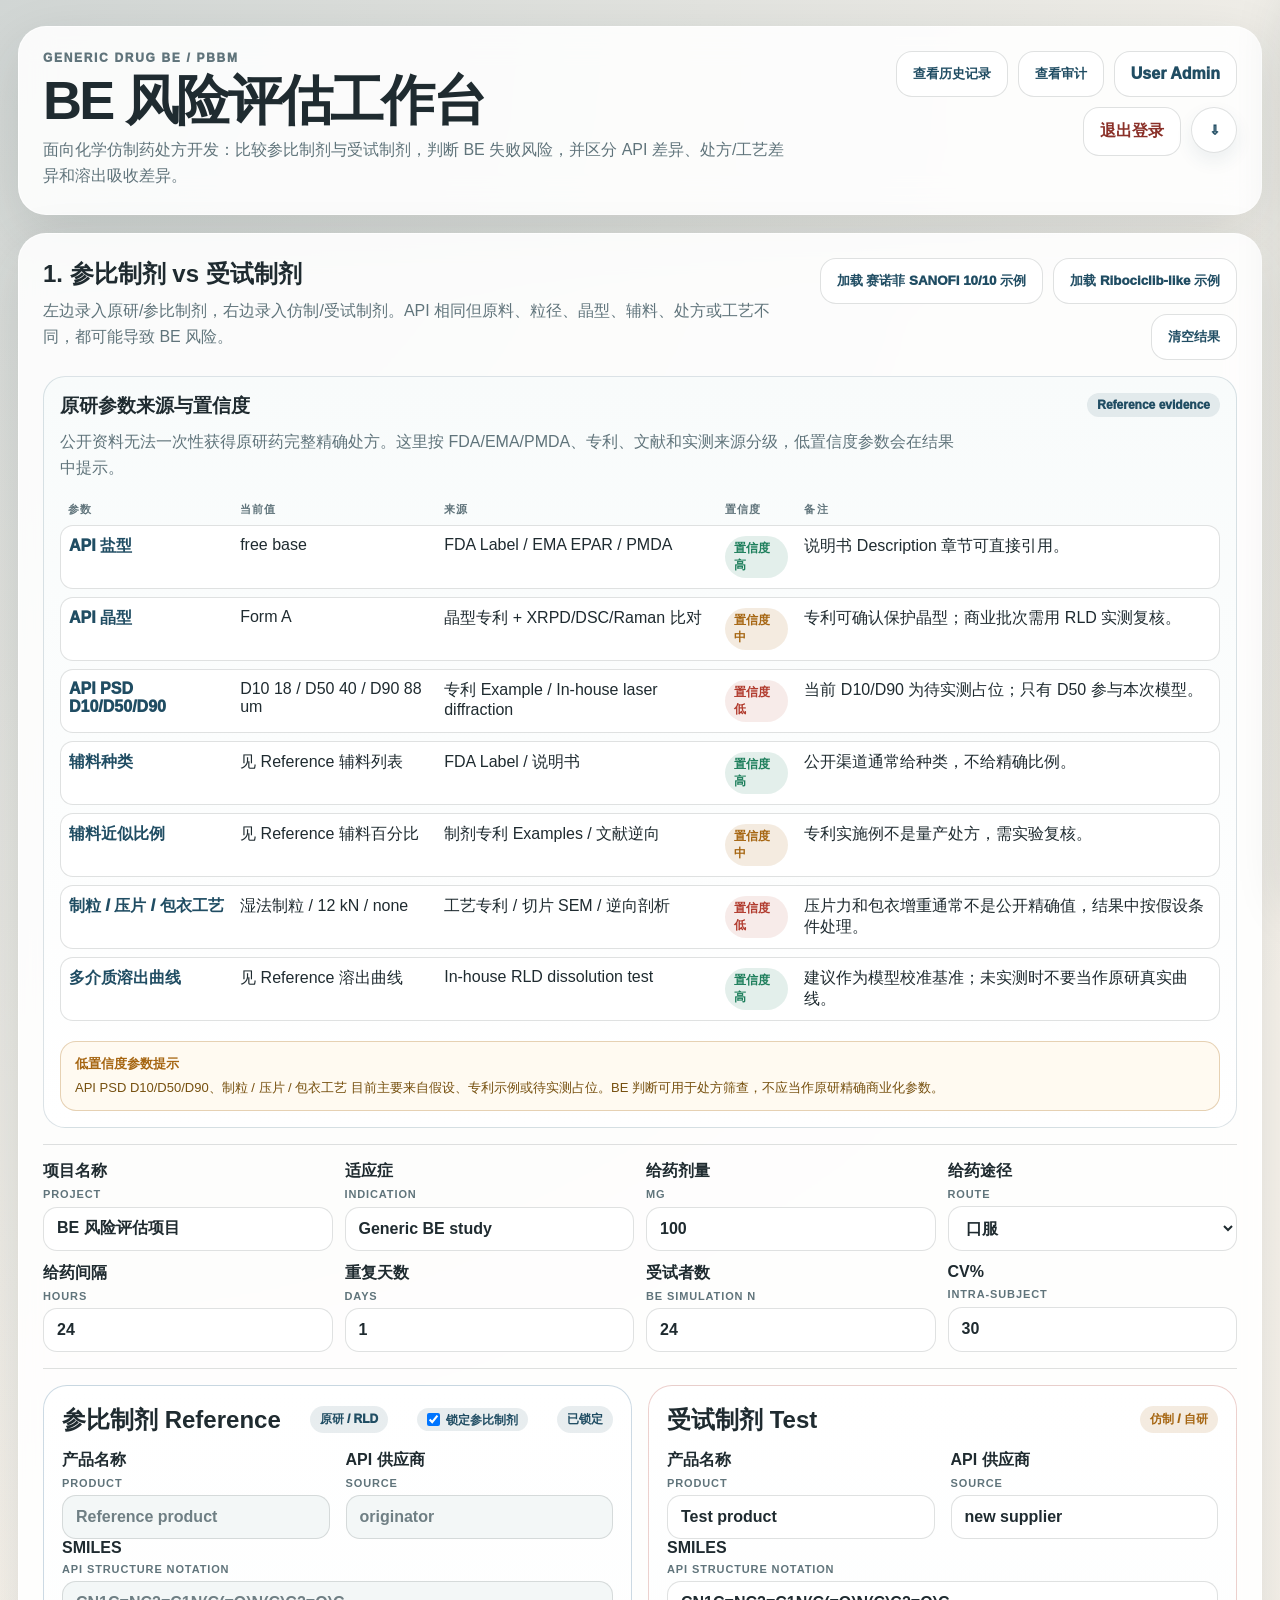
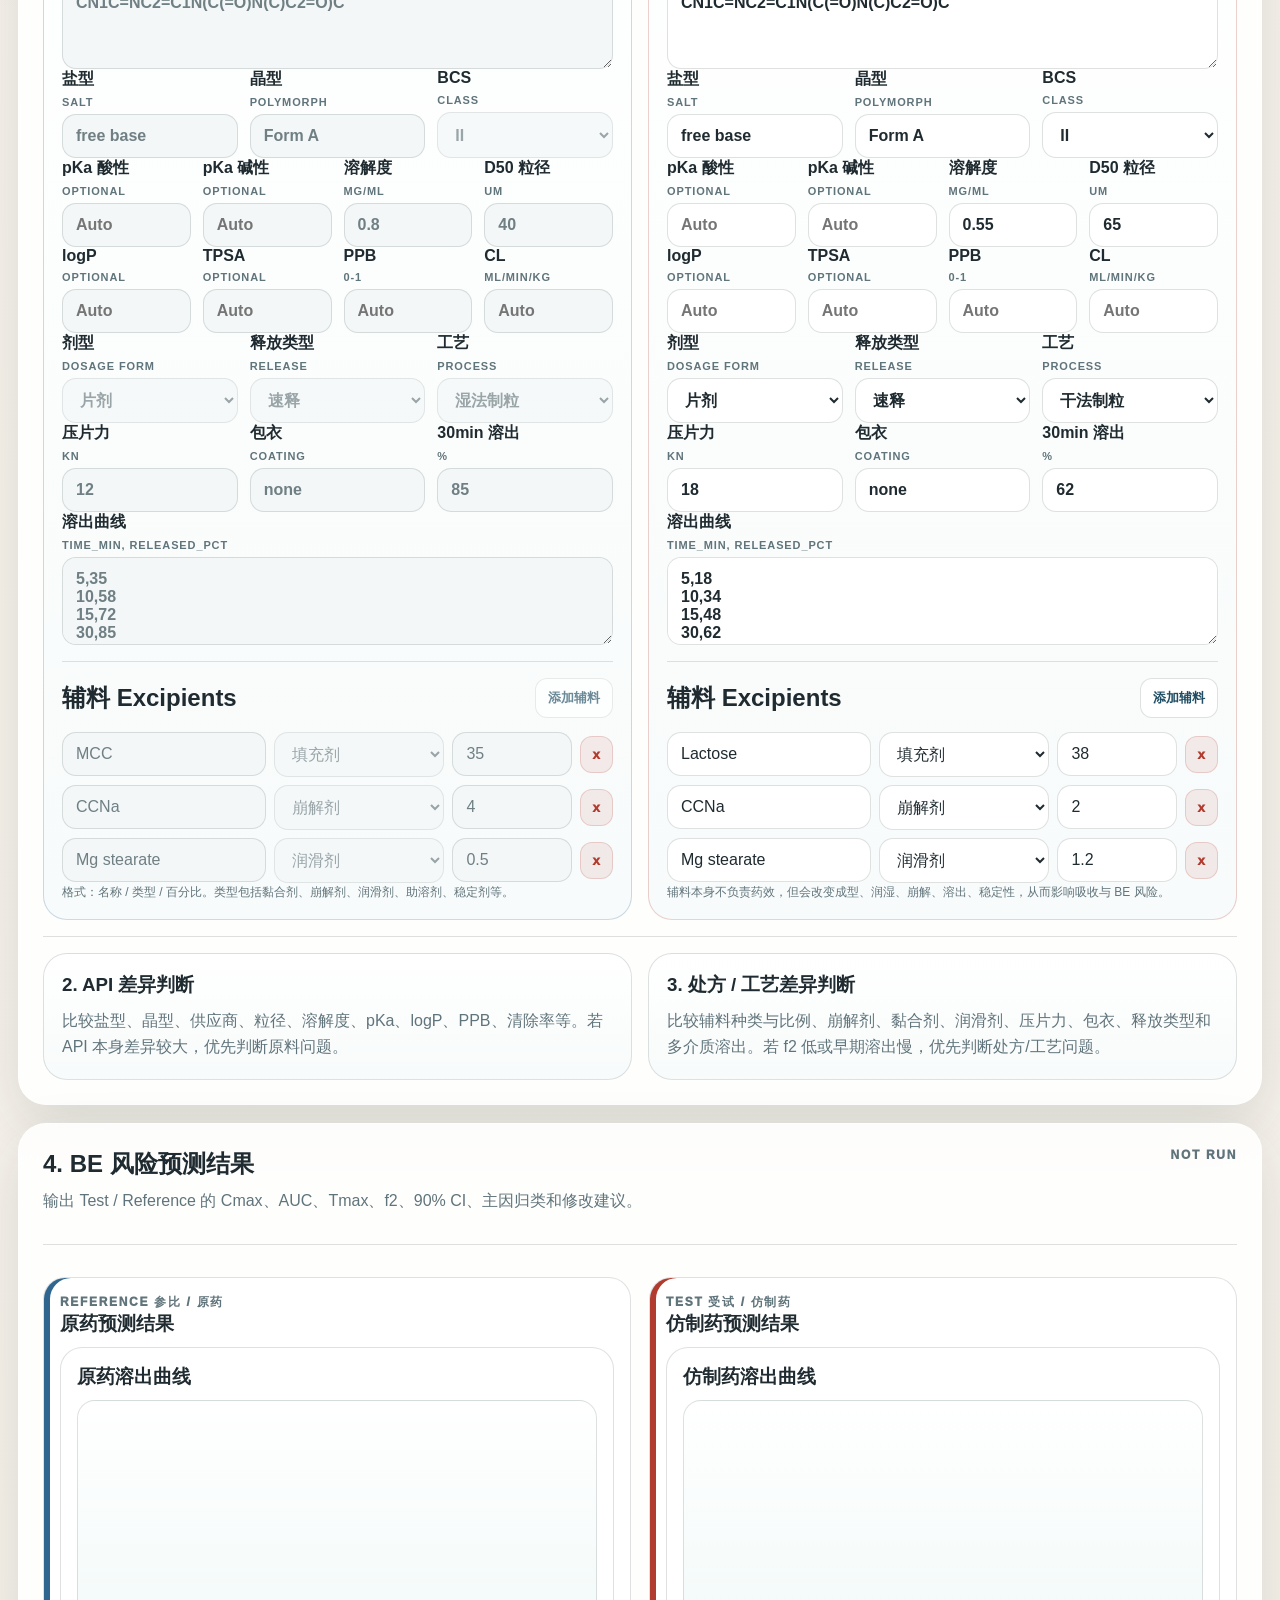
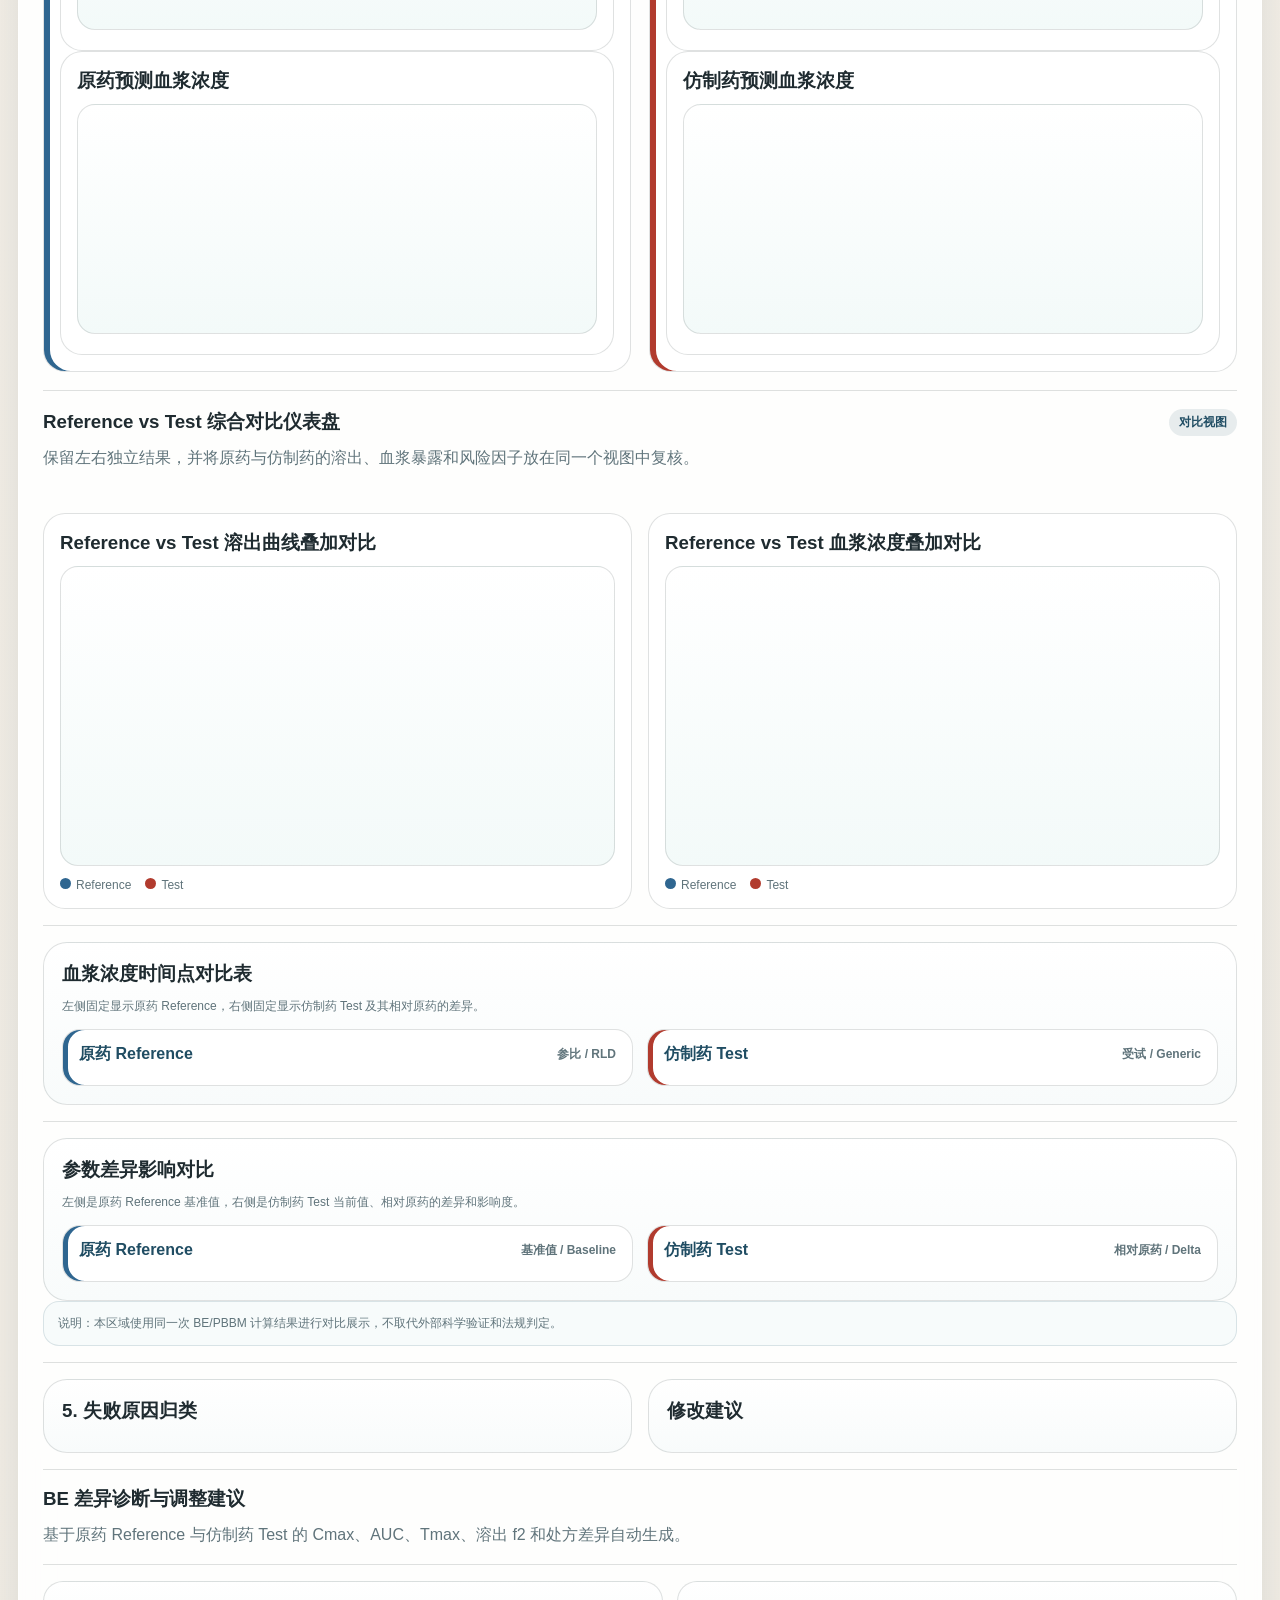
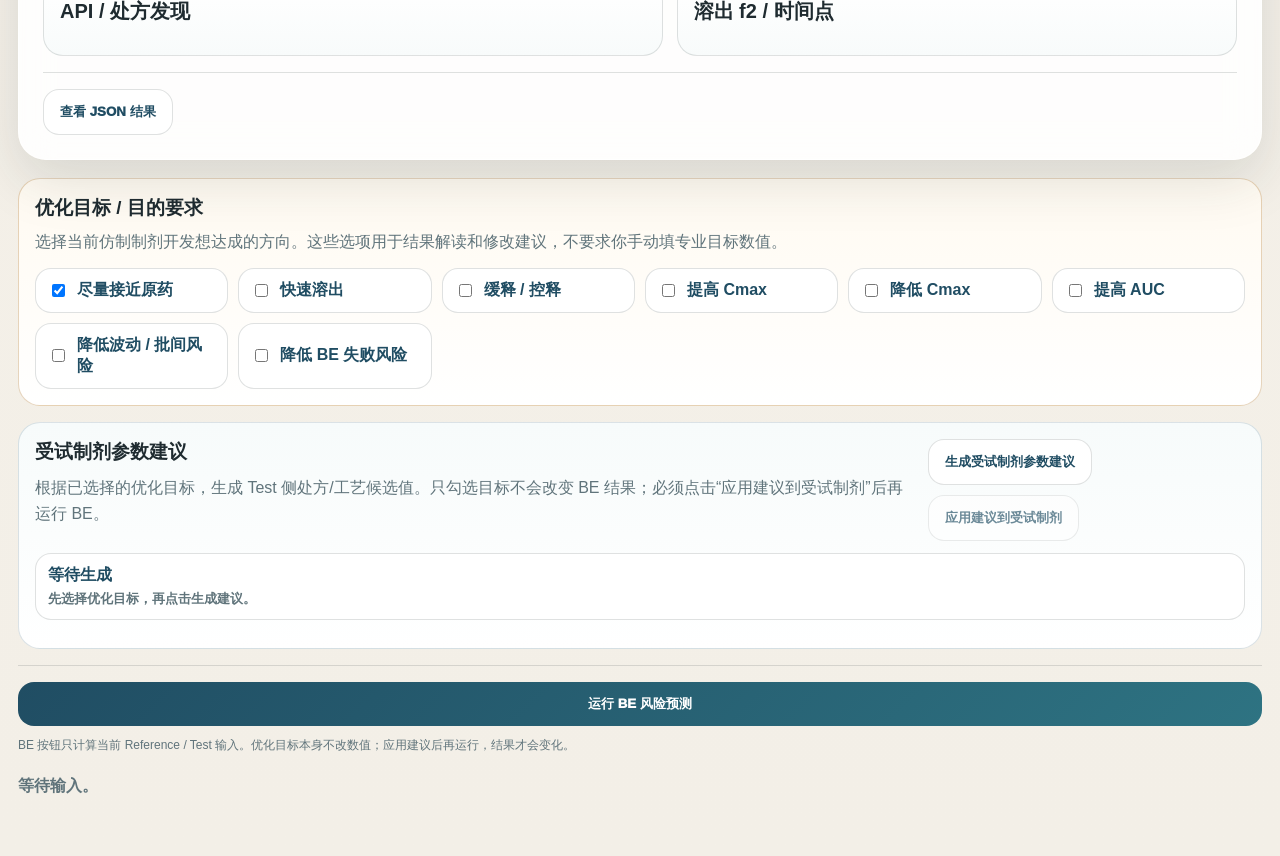
==== pipeline58_local/pbpk_workbench.html @ 1b66143a "Publish Version 2 BE risk workbench" ====
<!doctype html>
<html lang="zh-CN">
<head>
  <meta charset="utf-8">
  <meta name="viewport" content="width=device-width, initial-scale=1">
  <title>BE 风险评估工作台</title>
  <style>
    :root{--bg:#f3efe7;--ink:#1f2b30;--muted:#60747b;--line:rgba(31,43,48,.14);--accent:#204d63;--accent2:#2e7382;--good:#1e7f5c;--warn:#a66612;--bad:#b13b2e;--shadow:0 20px 55px rgba(31,43,48,.13)}
    *{box-sizing:border-box}body{margin:0;min-height:100vh;font-family:"Noto Sans SC","Microsoft YaHei","Segoe UI",Arial,sans-serif;color:var(--ink);background:radial-gradient(circle at top left,rgba(32,77,99,.18),transparent 28%),linear-gradient(180deg,#f8f4ed 0%,var(--bg) 100%)}
    .shell{max-width:1360px;margin:0 auto;padding:26px 18px 56px}.card{background:rgba(255,255,255,.88);border:1px solid rgba(255,255,255,.72);border-radius:28px;padding:24px;box-shadow:var(--shadow);backdrop-filter:blur(16px);margin-bottom:18px}.head{display:flex;justify-content:space-between;gap:16px;align-items:flex-start}.kicker,.label{font-size:12px;letter-spacing:.14em;text-transform:uppercase;color:var(--muted);font-weight:950}h1{font-size:54px;line-height:1;margin:8px 0 10px;letter-spacing:-.05em}h2{margin:0 0 8px;font-size:24px}h3{margin:0 0 10px}.copy{color:var(--muted);line-height:1.65;max-width:900px}.top-actions{display:flex;gap:10px;flex-wrap:wrap;justify-content:flex-end}.btn,button{border:0;border-radius:16px;padding:13px 16px;background:linear-gradient(135deg,var(--accent),var(--accent2));color:#fff;font-weight:950;text-decoration:none;cursor:pointer;display:inline-flex;align-items:center;justify-content:center;gap:8px}.ghost{background:#fff;color:var(--accent);border:1px solid var(--line)}.danger{color:#8a3028}.icon-btn{width:46px;height:46px;border-radius:999px;padding:0;background:#fff;color:var(--accent);border:1px solid var(--line);box-shadow:0 8px 18px rgba(32,77,99,.08)}button:disabled{opacity:.65;cursor:wait}
    .section{border-top:1px solid var(--line);padding-top:16px;margin-top:16px}.grid2{display:grid;grid-template-columns:1fr 1fr;gap:16px}.grid3{display:grid;grid-template-columns:repeat(3,1fr);gap:12px}.grid4{display:grid;grid-template-columns:repeat(4,1fr);gap:12px}.product{border:1px solid var(--line);border-radius:24px;background:linear-gradient(180deg,#fff,#f8fbfb);padding:18px}.product.ref{border-color:rgba(47,102,144,.24)}.product.test{border-color:rgba(177,59,46,.23)}.product-title{display:flex;justify-content:space-between;gap:10px;align-items:center;margin-bottom:14px}.product-title strong{font-size:24px}.tag{border-radius:999px;padding:5px 10px;font-size:12px;font-weight:950;background:rgba(32,77,99,.1);color:var(--accent)}.tag.warn{background:rgba(166,102,18,.13);color:var(--warn)}
    label{display:grid;gap:6px;font-weight:900}label small{font-size:11px;color:var(--muted);letter-spacing:.08em;text-transform:uppercase}input,select,textarea{width:100%;border:1px solid var(--line);border-radius:14px;background:#fff;padding:12px 13px;color:var(--ink);font:inherit}textarea{min-height:88px;resize:vertical}.hint{color:var(--muted);font-size:12px;line-height:1.5}.status{margin-top:12px;font-weight:950;min-height:24px;color:var(--muted)}.status.ok{color:var(--good)}.status.error{color:var(--bad)}
    .excipient-list{display:grid;gap:8px;margin-top:10px}.excipient-row{display:grid;grid-template-columns:1.2fr 1fr .7fr auto;gap:8px;align-items:center}.remove{background:rgba(177,59,46,.09);color:var(--bad);border:1px solid rgba(177,59,46,.18);border-radius:12px;padding:10px 12px}.small-btn{padding:10px 12px;border-radius:12px}.summary-band{display:grid;grid-template-columns:1.1fr repeat(4,1fr);gap:12px;margin-top:14px}.metrics{display:grid;grid-template-columns:repeat(auto-fit,minmax(180px,1fr));gap:12px}.metric,.decision{border:1px solid var(--line);border-radius:18px;background:#fff;padding:16px;min-width:0}.metric .name{font-size:11px;color:var(--muted);letter-spacing:.1em;text-transform:uppercase;font-weight:950}.metric .value,.decision strong{font-size:28px;font-weight:1000;margin-top:6px;word-break:break-word}.metric .note{font-size:12px;color:var(--muted);line-height:1.45;margin-top:6px}.decision.low{box-shadow:inset 6px 0 0 var(--good)}.decision.medium{box-shadow:inset 6px 0 0 var(--warn)}.decision.high{box-shadow:inset 6px 0 0 var(--bad)}
    .chart-grid{display:grid;grid-template-columns:1fr 1fr;gap:16px;margin-top:16px}.chart-card{border:1px solid var(--line);background:#fff;border-radius:22px;padding:16px}.chart{width:100%;height:310px;border:1px solid var(--line);border-radius:18px;background:linear-gradient(180deg,#fff,#f3faf9)}.legend{display:flex;gap:14px;flex-wrap:wrap;margin-top:8px;color:var(--muted);font-size:12px}.sw{display:inline-block;width:11px;height:11px;border-radius:999px;margin-right:5px}.table-wrap{overflow:auto}.data-table{width:100%;border-collapse:separate;border-spacing:0 8px;min-width:720px}.data-table th{text-align:left;font-size:11px;color:var(--muted);letter-spacing:.1em;text-transform:uppercase;padding:0 8px}.data-table td{background:#fff;border-top:1px solid var(--line);border-bottom:1px solid var(--line);padding:10px 8px;vertical-align:top}.data-table td:first-child{border-left:1px solid var(--line);border-radius:13px 0 0 13px;font-weight:950;color:var(--accent)}.data-table td:last-child{border-right:1px solid var(--line);border-radius:0 13px 13px 0}.root-grid{display:grid;grid-template-columns:1fr 1fr;gap:16px}.score-row{display:grid;grid-template-columns:160px 1fr 70px;gap:10px;align-items:center;margin:10px 0}.bar{height:10px;border-radius:999px;background:rgba(32,77,99,.1);overflow:hidden}.bar i{display:block;height:100%;width:var(--w,0%);background:linear-gradient(90deg,var(--accent),var(--bad))}.actions{display:grid;gap:10px}.action{border:1px solid var(--line);border-radius:16px;background:#fff;padding:12px 14px;line-height:1.55}.two-result{display:grid;grid-template-columns:1fr 1fr;gap:16px}.opt-grid{display:grid;grid-template-columns:repeat(auto-fit,minmax(260px,1fr));gap:12px}.compare-card,.opt-card{border:1px solid var(--line);border-radius:18px;background:#fff;padding:16px}.compare-card.ref{box-shadow:inset 6px 0 0 #2f6690}.compare-card.test{box-shadow:inset 6px 0 0 #b13b2e}.result-columns{display:grid;grid-template-columns:1fr 1fr;gap:18px;margin-top:16px}.result-column{border:1px solid var(--line);border-radius:22px;background:#fff;padding:16px}.result-column.ref{box-shadow:inset 6px 0 0 #2f6690}.result-column.test{box-shadow:inset 6px 0 0 #b13b2e}.mini-chart{height:230px}.goal-panel{border:1px solid rgba(166,102,18,.28);background:linear-gradient(180deg,#fffaf1,#fff);border-radius:22px;padding:16px;margin-top:16px}.goal-panel h3{margin:0 0 8px}.goal-panel .copy{margin-bottom:12px}.goal-checks{display:grid;grid-template-columns:repeat(auto-fit,minmax(190px,1fr));gap:10px}.goal-check{display:flex;align-items:center;gap:9px;border:1px solid var(--line);border-radius:16px;background:#fff;padding:11px 12px;font-weight:900;color:var(--accent)}.goal-check input{width:auto}.tag.lock-toggle{display:inline-flex;align-items:center;gap:6px;white-space:nowrap;line-height:1;cursor:pointer}.tag.lock-toggle input{width:auto;margin:0;flex:0 0 auto}.suggest-panel{border:1px solid rgba(32,77,99,.16);background:linear-gradient(180deg,#f7fbfb,#fff);border-radius:22px;padding:16px;margin-top:16px}.suggest-head{display:flex;justify-content:space-between;gap:14px;align-items:flex-start}.suggest-actions{display:flex;gap:10px;flex-wrap:wrap}.suggest-summary{display:grid;grid-template-columns:repeat(auto-fit,minmax(220px,1fr));gap:10px;margin:12px 0}.suggest-pill{border:1px solid var(--line);background:#fff;border-radius:16px;padding:11px 12px;color:var(--accent);font-weight:900}.suggest-pill small{display:block;color:var(--muted);font-weight:700;margin-top:4px}.suggest-table td:nth-child(4){color:var(--muted);line-height:1.55}.suggest-locked{color:var(--warn);font-weight:950}.diagnosis-grid{display:grid;grid-template-columns:1fr 1fr 1fr;gap:12px}.diagnosis-box{border:1px solid var(--line);border-radius:18px;background:#fff;padding:14px}.diagnosis-box h4{margin:0 0 10px;color:var(--accent)}.diagnosis-box ul{margin:0;padding-left:20px;line-height:1.7}.be-run-row{display:grid;grid-template-columns:1fr;gap:10px}.locked input,.locked select,.locked textarea{background:#f3f7f7;color:#6f7f84}.locked .lockable-action{opacity:.45;pointer-events:none}.raw{display:none;border:1px solid var(--line);background:#fff;border-radius:18px;padding:14px;white-space:pre-wrap;max-height:520px;overflow:auto;margin-top:12px;font-family:"Cascadia Code",Consolas,monospace;font-size:12px}
    .comparison-dashboard{border-top:1px solid var(--line);padding-top:18px;margin-top:18px}.comparison-title{display:flex;justify-content:space-between;gap:16px;align-items:flex-start;margin-bottom:14px}.comparison-title .tag{white-space:nowrap}.compare-kpis{display:grid;grid-template-columns:repeat(auto-fit,minmax(170px,1fr));gap:12px}.compare-kpi{border:1px solid var(--line);border-radius:18px;background:#fff;padding:14px;box-shadow:0 8px 18px rgba(32,77,99,.04)}.compare-kpi .name{font-size:11px;color:var(--muted);font-weight:950;letter-spacing:.09em;text-transform:uppercase}.compare-kpi strong{display:block;font-size:24px;margin-top:7px}.compare-kpi small{display:block;color:var(--muted);margin-top:5px;line-height:1.45}.compare-kpi.pass{box-shadow:inset 5px 0 0 var(--good)}.compare-kpi.review{box-shadow:inset 5px 0 0 var(--warn)}.compare-kpi.fail{box-shadow:inset 5px 0 0 var(--bad)}.overlay-chart{height:300px}.impact-split{display:grid;grid-template-columns:1fr 1fr;gap:14px;margin-top:14px}.impact-panel{border:1px solid var(--line);border-radius:18px;background:#fff;padding:12px}.impact-panel.ref{box-shadow:inset 5px 0 0 #2f6690}.impact-panel.test{box-shadow:inset 5px 0 0 #b13b2e}.impact-list{display:grid;gap:10px}.impact-ref-row{display:grid;grid-template-columns:minmax(120px,1fr) minmax(90px,.8fr);gap:10px;align-items:center;border:1px solid var(--line);border-radius:13px;padding:10px 12px}.impact-ref-row strong,.impact-row strong{font-size:13px}.impact-ref-row span{text-align:right;color:var(--accent);font-weight:950;font-size:13px}.impact-row{display:grid;grid-template-columns:minmax(105px,1fr) minmax(82px,.72fr) minmax(95px,1.3fr) 68px;gap:10px;align-items:center;border:1px solid var(--line);border-radius:13px;padding:10px 12px}.impact-row .test-value{color:var(--accent);font-weight:950;font-size:13px}.impact-row span{text-align:right;color:var(--muted);font-size:12px}.impact-bar{height:11px;border-radius:999px;background:rgba(32,77,99,.1);overflow:hidden}.impact-bar i{display:block;height:100%;width:var(--w);background:linear-gradient(90deg,#2f6690,#c7851a,#b13b2e)}.before-after{display:none}.before-after.show{display:block}.before-after-grid{display:grid;grid-template-columns:repeat(auto-fit,minmax(175px,1fr));gap:12px}.delta-good{color:var(--good)}.delta-warn{color:var(--warn)}.delta-bad{color:var(--bad)}.compare-note{border:1px solid rgba(32,77,99,.14);border-radius:16px;background:#f7fbfb;padding:12px 14px;color:var(--muted);font-size:12px;line-height:1.55}.criteria-grid{display:grid;grid-template-columns:repeat(auto-fit,minmax(200px,1fr));gap:10px;margin-top:12px}.criteria-item{border:1px solid var(--line);border-radius:15px;padding:11px 12px;background:#fff}.criteria-item strong{display:block;color:var(--accent)}.criteria-item small{display:block;color:var(--muted);line-height:1.45;margin-top:4px}.pk-timepoint-split{display:grid;grid-template-columns:1fr 1fr;gap:14px;margin-top:14px}.pk-timepoint-panel{border:1px solid var(--line);border-radius:18px;background:#fff;padding:12px}.pk-timepoint-panel.ref{box-shadow:inset 5px 0 0 #2f6690}.pk-timepoint-panel.test{box-shadow:inset 5px 0 0 #b13b2e}.pk-timepoint-head{display:flex;justify-content:space-between;gap:10px;align-items:center;padding:2px 4px 8px}.pk-timepoint-head strong{color:var(--accent)}.pk-timepoint-head span{color:var(--muted);font-size:12px;font-weight:900}.pk-timepoint-panel .data-table{min-width:0}@media(max-width:980px){.comparison-title{display:block}.comparison-title .tag{display:inline-block;margin-top:8px}.impact-row{grid-template-columns:1fr}.impact-row span{text-align:left}}
    .source-panel{border:1px solid rgba(32,77,99,.16);border-radius:22px;background:linear-gradient(180deg,#f8fbfb,#fff);padding:16px}.source-panel-head{display:flex;justify-content:space-between;gap:14px;align-items:flex-start;margin-bottom:12px}.source-panel .data-table{min-width:860px}.trust-badge{display:inline-flex;align-items:center;border-radius:999px;padding:4px 9px;font-size:12px;font-weight:950}.trust-high{background:rgba(30,127,92,.12);color:var(--good)}.trust-medium{background:rgba(166,102,18,.13);color:var(--warn)}.trust-low{background:rgba(177,59,46,.1);color:var(--bad)}.trust-warn{border:1px solid rgba(166,102,18,.28);border-radius:16px;background:#fffaf1;color:#76500f;padding:12px 14px;margin-top:12px;line-height:1.55;font-size:13px}.trust-warn strong{display:block;color:var(--warn);margin-bottom:4px}
    .action-tools{display:flex;gap:8px;flex-wrap:wrap;margin-bottom:10px}.action-tools .ghost{padding:10px 12px;border-radius:12px}.action-apply-note{border:1px solid rgba(32,77,99,.13);border-radius:14px;background:#f7fbfb;color:var(--muted);font-size:12px;line-height:1.55;padding:10px 12px;margin-bottom:10px}.action-apply-note.warn{border-color:rgba(166,102,18,.28);background:#fffaf1;color:#76500f}.action-apply-note.ok{border-color:rgba(30,127,92,.22);background:#f1faf6;color:#1e6650}.gap-grid{display:grid;grid-template-columns:repeat(auto-fit,minmax(160px,1fr));gap:8px;margin-bottom:10px}.gap-item{border:1px solid var(--line);border-radius:14px;background:#fff;padding:10px 12px}.gap-item strong{display:block;color:var(--accent);font-size:13px}.gap-item span{display:block;color:var(--muted);font-size:12px;line-height:1.45;margin-top:4px}.second-round{border:1px solid rgba(166,102,18,.2);border-radius:15px;background:#fffaf1;padding:10px 12px;margin:10px 0}.second-round strong{display:block;color:var(--warn);margin-bottom:6px}.second-round ul{margin:0;padding-left:18px;line-height:1.65}.action.applied{box-shadow:inset 5px 0 0 var(--good)}

    /* compact-result-tables-v1 */
    .compact-result-tables{grid-template-columns:minmax(0,1.05fr) minmax(0,.95fr);align-items:start;gap:14px}
    .compact-result-tables .product{min-width:0;padding:16px;border-radius:20px}
    .compact-result-tables h3{font-size:20px;margin-bottom:12px}
    .compact-table-wrap{max-width:100%;overflow-x:auto;overflow-y:visible;padding-bottom:2px}
    .compact-result-tables .data-table{min-width:0;width:100%;table-layout:fixed;border-spacing:0 6px}
    .compact-result-tables .data-table th,.compact-result-tables .data-table td{padding:8px 9px;line-height:1.35}
    .finding-card .data-table th:first-child,.finding-card .data-table td:first-child{width:110px}
    .finding-card .data-table td:nth-child(2){word-break:break-word;overflow-wrap:anywhere}
    .dissolution-card .data-table th,.dissolution-card .data-table td{text-align:right}
    .dissolution-card .data-table th:first-child,.dissolution-card .data-table td:first-child{text-align:left;width:86px}
    @media(max-width:1180px){.compact-result-tables{grid-template-columns:1fr}.compact-result-tables .data-table{min-width:520px}}
    .ops-overlay{position:fixed;inset:0;background:rgba(20,28,34,.42);z-index:950;display:none}.ops-overlay.open{display:block}.ops-drawer{position:fixed;top:0;right:0;width:min(720px,96vw);height:100vh;background:rgba(255,255,255,.97);z-index:960;box-shadow:-20px 0 55px rgba(27,43,51,.2);transform:translateX(105%);transition:transform .22s ease;padding:22px;overflow:auto}.ops-drawer.open{transform:translateX(0)}.ops-head{display:flex;justify-content:space-between;gap:12px;align-items:flex-start;border-bottom:1px solid var(--line);padding-bottom:12px;margin-bottom:12px}.ops-list{display:grid;gap:10px}.ops-item{border:1px solid var(--line);border-radius:16px;background:#fff;padding:12px}.ops-item strong{display:block;color:var(--accent);margin-bottom:5px}.ops-item small{display:block;color:var(--muted);line-height:1.45}.tooltip{position:fixed;z-index:9999;background:#1f2b30;color:#fff;border-radius:10px;padding:8px 10px;font-size:12px;pointer-events:none;display:none;box-shadow:0 10px 25px rgba(0,0,0,.22)}
/* be-assistant-sidebar-v2 */
    .be-assistant{display:block}
    @media(min-width:1500px){
      body{overflow-x:hidden}
      .shell{max-width:calc(100vw - 610px);margin:0 auto 0 22px;padding-right:0}
      .be-assistant{position:fixed;top:22px;right:22px;width:550px;max-height:calc(100vh - 44px);overflow:auto;display:grid;gap:14px;z-index:500;padding-right:4px}
      .be-assistant .goal-panel,.be-assistant .suggest-panel,.be-assistant .be-run-row{position:static;width:auto;margin:0;box-shadow:0 18px 44px rgba(31,43,48,.15);backdrop-filter:blur(14px)}
      .be-assistant .goal-panel{max-height:none;overflow:visible;background:linear-gradient(180deg,rgba(255,250,241,.98),rgba(255,255,255,.97))}
      .be-assistant .suggest-panel{max-height:none;overflow:visible;background:linear-gradient(180deg,rgba(247,251,251,.98),rgba(255,255,255,.97))}
      .be-assistant .be-run-row{background:rgba(255,255,255,.98);border:1px solid var(--line);border-radius:22px;padding:14px}
      .be-assistant h3{font-size:18px;margin-bottom:5px}
      .be-assistant .copy{font-size:12px;line-height:1.45}
      .be-assistant .goal-checks{grid-template-columns:1fr 1fr 1fr;gap:9px}
      .be-assistant .goal-check{padding:10px 11px;border-radius:13px;font-size:13px;line-height:1.2}
      .be-assistant .suggest-head{display:block}
      .be-assistant .suggest-actions{margin-top:10px;display:grid;grid-template-columns:1fr;gap:8px}
      .be-assistant .suggest-summary{grid-template-columns:1fr;gap:8px}
      .be-assistant .suggest-pill{padding:10px 11px;font-size:13px}
      .be-assistant .suggest-table .data-table{min-width:0;font-size:12px}
      .be-assistant .suggest-table .data-table th,.be-assistant .suggest-table .data-table td{padding:8px 7px}
      .be-assistant .suggest-table .data-table td:nth-child(4){min-width:170px}
    }
    @media(min-width:1500px) and (max-height:820px){
      .be-assistant{width:560px;gap:10px;top:14px;right:14px;max-height:calc(100vh - 28px)}
      .shell{max-width:calc(100vw - 610px);margin-left:14px}
      .be-assistant .goal-check{font-size:12px;padding:8px}.be-assistant .suggest-panel .copy{display:none}
    }
    @media(max-width:1499px){
      .be-assistant{display:block}.be-assistant .goal-panel,.be-assistant .suggest-panel,.be-assistant .be-run-row{margin-top:16px}
    }
    @media(max-width:980px){.head,.grid2,.grid3,.grid4,.summary-band,.chart-grid,.root-grid,.two-result,.result-columns,.diagnosis-grid,.pk-timepoint-split,.impact-split{grid-template-columns:1fr;display:grid}.excipient-row{grid-template-columns:1fr}.top-actions{justify-content:flex-start}h1{font-size:38px}.shell{padding:14px 10px 42px}}
  </style>
</head>
<body>
<main class="shell">
  <section class="card">
    <div class="head">
      <div><div class="kicker">Generic Drug BE / PBBM</div><h1>BE 风险评估工作台</h1><div class="copy">面向化学仿制药处方开发：比较参比制剂与受试制剂，判断 BE 失败风险，并区分 API 差异、处方/工艺差异和溶出吸收差异。</div></div>
      <div class="top-actions"><button class="ghost" id="history-btn" type="button">查看历史记录</button><button class="ghost" id="audit-btn" type="button">查看审计</button><a class="btn ghost" href="/admin/users" target="_blank" rel="noreferrer">User Admin</a><a class="btn ghost danger" href="/logout">退出登录</a><button class="icon-btn" id="export-btn" type="button" title="Export report">⇩</button></div>
    </div>
  </section>
  <form id="be-form" class="card">
    <div class="head"><div><h2>1. 参比制剂 vs 受试制剂</h2><div class="copy">左边录入原研/参比制剂，右边录入仿制/受试制剂。API 相同但原料、粒径、晶型、辅料、处方或工艺不同，都可能导致 BE 风险。</div></div><div class="top-actions"><button class="ghost" type="button" id="load-sanofi-demo">加载 赛诺菲 SANOFI 10/10 示例</button><button class="ghost" type="button" id="load-demo">加载 Ribociclib-like 示例</button><button class="ghost" type="button" id="clear-result">清空结果</button></div></div><div class="section source-panel" id="reference-source-panel"></div>
    <div class="section grid4"><label>项目名称<small>Project</small><input name="project_name" value="BE 风险评估项目"></label><label>适应症<small>Indication</small><input name="indication" value="Generic BE study"></label><label>给药剂量<small>mg</small><input name="dose_mg" type="number" step="0.01" value="100"></label><label>给药途径<small>Route</small><select name="route"><option value="po" selected>口服</option><option value="iv">静脉</option></select></label><label>给药间隔<small>hours</small><input name="interval_hours" type="number" value="24"></label><label>重复天数<small>days</small><input name="repeat_days" type="number" value="1"></label><label>受试者数<small>BE simulation N</small><input name="be_subject_n" type="number" value="24"></label><label>CV%<small>Intra-subject</small><input name="be_cv_pct" type="number" step="0.1" value="30"></label></div>
    <div class="section grid2">
      <div class="product ref" id="reference-panel" data-product="reference"><div class="product-title"><strong>参比制剂 Reference</strong><span class="tag">原研 / RLD</span><label class="tag lock-toggle"><input id="reference-lock" type="checkbox" checked>锁定参比制剂</label><span class="tag" id="ref-lock-state">已锁定</span></div><div class="grid2"><label>产品名称<small>Product</small><input data-field="compound_name" value="Reference product"></label><label>API 供应商<small>Source</small><input data-field="api_supplier" value="originator"></label></div><label>SMILES<small>API structure notation</small><textarea data-field="smiles">CN1C=NC2=C1N(C(=O)N(C)C2=O)C</textarea></label><div class="grid3"><label>盐型<small>Salt</small><input data-field="salt_form" value="free base"></label><label>晶型<small>Polymorph</small><input data-field="polymorph" value="Form A"></label><label>BCS<small>Class</small><select data-field="bcs_class"><option>I</option><option selected>II</option><option>III</option><option>IV</option></select></label></div><div class="grid4"><label>pKa 酸性<small>optional</small><input data-field="pka_acid" type="number" step="0.01" placeholder="Auto"></label><label>pKa 碱性<small>optional</small><input data-field="pka_base" type="number" step="0.01" placeholder="Auto"></label><label>溶解度<small>mg/mL</small><input data-field="solubility_mg_ml" type="number" step="0.001" value="0.8"></label><label>D50 粒径<small>um</small><input data-field="particle_size_um" type="number" step="0.1" value="40"></label></div><div class="grid4"><label>logP<small>optional</small><input data-field="logp" type="number" step="0.01" placeholder="Auto"></label><label>TPSA<small>optional</small><input data-field="tpsa" type="number" step="0.01" placeholder="Auto"></label><label>PPB<small>0-1</small><input data-field="ppb" type="number" step="0.001" placeholder="Auto"></label><label>CL<small>mL/min/kg</small><input data-field="cl_total" type="number" step="0.001" placeholder="Auto"></label></div><div class="grid3"><label>剂型<small>Dosage form</small><select data-field="dosage_form"><option selected>片剂</option><option>胶囊</option><option>颗粒</option><option>注射剂</option><option>其他</option></select></label><label>释放类型<small>Release</small><select data-field="release_type"><option value="immediate" selected>速释</option><option value="delayed">肠溶/迟释</option><option value="extended">缓释</option></select></label><label>工艺<small>Process</small><select data-field="process_type"><option selected>湿法制粒</option><option>干法制粒</option><option>直接压片</option><option>包衣</option><option>其他</option></select></label></div><div class="grid3"><label>压片力<small>kN</small><input data-field="compression_force_kn" type="number" step="0.1" value="12"></label><label>包衣<small>Coating</small><input data-field="coating" value="none"></label><label>30min 溶出<small>%</small><input data-field="dissolution_30min_pct" type="number" step="0.1" value="85"></label></div><label>溶出曲线<small>time_min, released_pct</small><textarea data-field="dissolution_profile">5,35
10,58
15,72
30,85
45,92
60,96
90,99
120,100</textarea></label><div class="section"><div class="product-title"><strong>辅料 Excipients</strong><button class="ghost small-btn" type="button" data-add-excipient="reference">添加辅料</button></div><div class="excipient-list" data-excipients="reference"></div><div class="hint">格式：名称 / 类型 / 百分比。类型包括黏合剂、崩解剂、润滑剂、助溶剂、稳定剂等。</div></div></div>
      <div class="product test" data-product="test"><div class="product-title"><strong>受试制剂 Test</strong><span class="tag warn">仿制 / 自研</span></div><div class="grid2"><label>产品名称<small>Product</small><input data-field="compound_name" value="Test product"></label><label>API 供应商<small>Source</small><input data-field="api_supplier" value="new supplier"></label></div><label>SMILES<small>API structure notation</small><textarea data-field="smiles">CN1C=NC2=C1N(C(=O)N(C)C2=O)C</textarea></label><div class="grid3"><label>盐型<small>Salt</small><input data-field="salt_form" value="free base"></label><label>晶型<small>Polymorph</small><input data-field="polymorph" value="Form A"></label><label>BCS<small>Class</small><select data-field="bcs_class"><option>I</option><option selected>II</option><option>III</option><option>IV</option></select></label></div><div class="grid4"><label>pKa 酸性<small>optional</small><input data-field="pka_acid" type="number" step="0.01" placeholder="Auto"></label><label>pKa 碱性<small>optional</small><input data-field="pka_base" type="number" step="0.01" placeholder="Auto"></label><label>溶解度<small>mg/mL</small><input data-field="solubility_mg_ml" type="number" step="0.001" value="0.55"></label><label>D50 粒径<small>um</small><input data-field="particle_size_um" type="number" step="0.1" value="65"></label></div><div class="grid4"><label>logP<small>optional</small><input data-field="logp" type="number" step="0.01" placeholder="Auto"></label><label>TPSA<small>optional</small><input data-field="tpsa" type="number" step="0.01" placeholder="Auto"></label><label>PPB<small>0-1</small><input data-field="ppb" type="number" step="0.001" placeholder="Auto"></label><label>CL<small>mL/min/kg</small><input data-field="cl_total" type="number" step="0.001" placeholder="Auto"></label></div><div class="grid3"><label>剂型<small>Dosage form</small><select data-field="dosage_form"><option selected>片剂</option><option>胶囊</option><option>颗粒</option><option>注射剂</option><option>其他</option></select></label><label>释放类型<small>Release</small><select data-field="release_type"><option value="immediate" selected>速释</option><option value="delayed">肠溶/迟释</option><option value="extended">缓释</option></select></label><label>工艺<small>Process</small><select data-field="process_type"><option>湿法制粒</option><option selected>干法制粒</option><option>直接压片</option><option>包衣</option><option>其他</option></select></label></div><div class="grid3"><label>压片力<small>kN</small><input data-field="compression_force_kn" type="number" step="0.1" value="18"></label><label>包衣<small>Coating</small><input data-field="coating" value="none"></label><label>30min 溶出<small>%</small><input data-field="dissolution_30min_pct" type="number" step="0.1" value="62"></label></div><label>溶出曲线<small>time_min, released_pct</small><textarea data-field="dissolution_profile">5,18
10,34
15,48
30,62
45,75
60,84
90,93
120,98</textarea></label><div class="section"><div class="product-title"><strong>辅料 Excipients</strong><button class="ghost small-btn" type="button" data-add-excipient="test">添加辅料</button></div><div class="excipient-list" data-excipients="test"></div><div class="hint">辅料本身不负责药效，但会改变成型、润湿、崩解、溶出、稳定性，从而影响吸收与 BE 风险。</div></div></div>
    </div>
    <div class="section grid2"><div class="product"><h3>2. API 差异判断</h3><div class="copy">比较盐型、晶型、供应商、粒径、溶解度、pKa、logP、PPB、清除率等。若 API 本身差异较大，优先判断原料问题。</div></div><div class="product"><h3>3. 处方 / 工艺差异判断</h3><div class="copy">比较辅料种类与比例、崩解剂、黏合剂、润滑剂、压片力、包衣、释放类型和多介质溶出。若 f2 低或早期溶出慢，优先判断处方/工艺问题。</div></div></div>
    <div class="goal-panel"><h3>优化目标 / 目的要求</h3><div class="copy">选择当前仿制制剂开发想达成的方向。这些选项用于结果解读和修改建议，不要求你手动填专业目标数值。</div><div class="goal-checks"><label class="goal-check"><input type="checkbox" name="target_type" value="match_reference" checked>尽量接近原药</label><label class="goal-check"><input type="checkbox" name="target_type" value="fast_dissolution">快速溶出</label><label class="goal-check"><input type="checkbox" name="target_type" value="slow_release">缓释 / 控释</label><label class="goal-check"><input type="checkbox" name="target_type" value="raise_cmax">提高 Cmax</label><label class="goal-check"><input type="checkbox" name="target_type" value="lower_cmax">降低 Cmax</label><label class="goal-check"><input type="checkbox" name="target_type" value="raise_auc">提高 AUC</label><label class="goal-check"><input type="checkbox" name="target_type" value="reduce_variability">降低波动 / 批间风险</label><label class="goal-check"><input type="checkbox" name="target_type" value="reduce_be_risk">降低 BE 失败风险</label></div></div><div class="suggest-panel" id="suggest-panel"><div class="suggest-head"><div><h3>受试制剂参数建议</h3><div class="copy">根据已选择的优化目标，生成 Test 侧处方/工艺候选值。只勾选目标不会改变 BE 结果；必须点击“应用建议到受试制剂”后再运行 BE。</div></div><div class="suggest-actions"><button class="ghost" type="button" id="generate-suggestions">生成受试制剂参数建议</button><button class="ghost" type="button" id="apply-suggestions" disabled>应用建议到受试制剂</button></div></div><div class="suggest-summary" id="suggest-summary"><div class="suggest-pill">等待生成<small>先选择优化目标，再点击生成建议。</small></div></div><div class="table-wrap suggest-table" id="suggestion-table"></div></div><div class="section be-run-row"><button id="run-btn" type="submit">运行 BE 风险预测</button><div class="hint">BE 按钮只计算当前 Reference / Test 输入。优化目标本身不改数值；应用建议后再运行，结果才会变化。</div><div class="status" id="status">等待输入。</div></div>
  </form>
  <section class="card" id="result-card"><div class="head"><div><h2>4. BE 风险预测结果</h2><div class="copy">输出 Test / Reference 的 Cmax、AUC、Tmax、f2、90% CI、主因归类和修改建议。</div></div><div class="label" id="result-state">Not run</div></div><div class="summary-band" id="summary-band"></div><div id="source-warning"></div><div class="two-result section" id="product-comparison"></div><div class="result-columns"><div class="result-column ref"><div class="label">Reference 参比 / 原药</div><h3>原药预测结果</h3><div class="metrics" id="reference-metrics"></div><div class="chart-card"><h3>原药溶出曲线</h3><svg class="chart mini-chart" id="ref-dissolution-chart" viewBox="0 0 720 310" preserveAspectRatio="none"></svg></div><div class="chart-card"><h3>原药预测血浆浓度</h3><svg class="chart mini-chart" id="ref-pk-chart" viewBox="0 0 720 310" preserveAspectRatio="none"></svg></div></div><div class="result-column test"><div class="label">Test 受试 / 仿制药</div><h3>仿制药预测结果</h3><div class="metrics" id="test-metrics"></div><div class="chart-card"><h3>仿制药溶出曲线</h3><svg class="chart mini-chart" id="test-dissolution-chart" viewBox="0 0 720 310" preserveAspectRatio="none"></svg></div><div class="chart-card"><h3>仿制药预测血浆浓度</h3><svg class="chart mini-chart" id="test-pk-chart" viewBox="0 0 720 310" preserveAspectRatio="none"></svg></div></div></div><div class="comparison-dashboard" id="comparison-dashboard"><div class="comparison-title"><div><h3>Reference vs Test &#x7EFC;&#x5408;&#x5BF9;&#x6BD4;&#x4EEA;&#x8868;&#x76D8;</h3><div class="copy">&#x4FDD;&#x7559;&#x5DE6;&#x53F3;&#x72EC;&#x7ACB;&#x7ED3;&#x679C;&#xFF0C;&#x5E76;&#x5C06;&#x539F;&#x836F;&#x4E0E;&#x4EFF;&#x5236;&#x836F;&#x7684;&#x6EB6;&#x51FA;&#x3001;&#x8840;&#x6D46;&#x66B4;&#x9732;&#x548C;&#x98CE;&#x9669;&#x56E0;&#x5B50;&#x653E;&#x5728;&#x540C;&#x4E00;&#x4E2A;&#x89C6;&#x56FE;&#x4E2D;&#x590D;&#x6838;&#x3002;</div></div><span class="tag">&#x5BF9;&#x6BD4;&#x89C6;&#x56FE;</span></div><div class="compare-kpis" id="be-core-metrics"></div><div class="criteria-grid" id="be-criteria-grid"></div><div class="chart-grid"><div class="chart-card"><h3>Reference vs Test &#x6EB6;&#x51FA;&#x66F2;&#x7EBF;&#x53E0;&#x52A0;&#x5BF9;&#x6BD4;</h3><svg class="chart overlay-chart" id="overlay-dissolution-chart" viewBox="0 0 720 310" preserveAspectRatio="none"></svg><div class="legend"><span><i class="sw" style="background:#2f6690"></i>Reference</span><span><i class="sw" style="background:#b13b2e"></i>Test</span></div></div><div class="chart-card"><h3>Reference vs Test &#x8840;&#x6D46;&#x6D53;&#x5EA6;&#x53E0;&#x52A0;&#x5BF9;&#x6BD4;</h3><svg class="chart overlay-chart" id="overlay-pk-chart" viewBox="0 0 720 310" preserveAspectRatio="none"></svg><div class="legend"><span><i class="sw" style="background:#2f6690"></i>Reference</span><span><i class="sw" style="background:#b13b2e"></i>Test</span></div></div></div><div class="section"><div class="product"><h3>&#x8840;&#x6D46;&#x6D53;&#x5EA6;&#x65F6;&#x95F4;&#x70B9;&#x5BF9;&#x6BD4;&#x8868;</h3><div class="hint">&#x5DE6;&#x4FA7;&#x56FA;&#x5B9A;&#x663E;&#x793A;&#x539F;&#x836F; Reference&#xFF0C;&#x53F3;&#x4FA7;&#x56FA;&#x5B9A;&#x663E;&#x793A;&#x4EFF;&#x5236;&#x836F; Test &#x53CA;&#x5176;&#x76F8;&#x5BF9;&#x539F;&#x836F;&#x7684;&#x5DEE;&#x5F02;&#x3002;</div><div class="pk-timepoint-split"><div class="pk-timepoint-panel ref"><div class="pk-timepoint-head"><strong>&#x539F;&#x836F; Reference</strong><span>&#x53C2;&#x6BD4; / RLD</span></div><div class="table-wrap" id="pk-timepoint-ref-table"></div></div><div class="pk-timepoint-panel test"><div class="pk-timepoint-head"><strong>&#x4EFF;&#x5236;&#x836F; Test</strong><span>&#x53D7;&#x8BD5; / Generic</span></div><div class="table-wrap" id="pk-timepoint-test-table"></div></div></div></div></div><div class="section"><div class="product"><h3>&#x53C2;&#x6570;&#x5DEE;&#x5F02;&#x5F71;&#x54CD;&#x5BF9;&#x6BD4;</h3><div class="hint">&#x5DE6;&#x4FA7;&#x662F;&#x539F;&#x836F; Reference &#x57FA;&#x51C6;&#x503C;&#xFF0C;&#x53F3;&#x4FA7;&#x662F;&#x4EFF;&#x5236;&#x836F; Test &#x5F53;&#x524D;&#x503C;&#x3001;&#x76F8;&#x5BF9;&#x539F;&#x836F;&#x7684;&#x5DEE;&#x5F02;&#x548C;&#x5F71;&#x54CD;&#x5EA6;&#x3002;</div><div class="impact-split"><div class="impact-panel ref"><div class="pk-timepoint-head"><strong>&#x539F;&#x836F; Reference</strong><span>&#x57FA;&#x51C6;&#x503C; / Baseline</span></div><div class="impact-list" id="impact-ref-list"></div></div><div class="impact-panel test"><div class="pk-timepoint-head"><strong>&#x4EFF;&#x5236;&#x836F; Test</strong><span>&#x76F8;&#x5BF9;&#x539F;&#x836F; / Delta</span></div><div class="impact-list" id="impact-test-list"></div></div></div></div></div><div class="section before-after" id="before-after-section"><h3>&#x5EFA;&#x8BAE;&#x5E94;&#x7528;&#x524D;&#x540E;&#x9884;&#x6D4B;&#x5BF9;&#x6BD4;</h3><div class="copy">&#x751F;&#x6210;&#x5EFA;&#x8BAE;&#x3001;&#x5E94;&#x7528;&#x5230;&#x53D7;&#x8BD5;&#x5236;&#x5242;&#x540E;&#x518D;&#x8FD0;&#x884C; BE&#xFF0C;&#x53EF;&#x68C0;&#x67E5;&#x98CE;&#x9669;&#x662F;&#x5426;&#x6536;&#x655B;&#x3002;</div><div class="before-after-grid" id="before-after-grid"></div></div><div class="compare-note">&#x8BF4;&#x660E;&#xFF1A;&#x672C;&#x533A;&#x57DF;&#x4F7F;&#x7528;&#x540C;&#x4E00;&#x6B21; BE/PBBM &#x8BA1;&#x7B97;&#x7ED3;&#x679C;&#x8FDB;&#x884C;&#x5BF9;&#x6BD4;&#x5C55;&#x793A;&#xFF0C;&#x4E0D;&#x53D6;&#x4EE3;&#x5916;&#x90E8;&#x79D1;&#x5B66;&#x9A8C;&#x8BC1;&#x548C;&#x6CD5;&#x89C4;&#x5224;&#x5B9A;&#x3002;</div></div><div class="metrics" id="metrics"></div><div class="section root-grid"><div class="product"><h3>5. 失败原因归类</h3><div id="root-cause"></div></div><div class="product"><h3>修改建议</h3><div class="actions" id="actions"></div></div></div><div class="section"><h3>BE 差异诊断与调整建议</h3><div class="copy">基于原药 Reference 与仿制药 Test 的 Cmax、AUC、Tmax、溶出 f2 和处方差异自动生成。</div><div class="diagnosis-grid" id="be-diagnosis"></div></div><div class="section grid2 compact-result-tables"><div class="product finding-card"><h3>API / &#x5904;&#x65B9;&#x53D1;&#x73B0;</h3><div id="finding-table" class="table-wrap compact-table-wrap"></div></div><div class="product dissolution-card"><h3>&#x6EB6;&#x51FA; f2 / &#x65F6;&#x95F4;&#x70B9;</h3><div id="dissolution-table" class="table-wrap compact-table-wrap"></div></div></div><div class="section"><button class="ghost" type="button" id="raw-toggle">查看 JSON 结果</button><pre id="raw" class="raw"></pre></div></section>
</main>
<div class="ops-overlay" id="ops-overlay"></div><aside class="ops-drawer" id="ops-drawer"><div class="ops-head"><div><div class="label">Operations</div><h2 id="ops-title">History</h2><div class="hint" id="ops-copy">Recent records</div></div><button class="ghost" id="ops-close" type="button">Close</button></div><div class="ops-list" id="ops-list"></div></aside><div class="tooltip" id="tooltip"></div>
<script>
const $=(s,r=document)=>r.querySelector(s),$$=(s,r=document)=>Array.from(r.querySelectorAll(s));let lastResult=null,lastOptimization=null,resultBeforeAppliedSuggestion=null,actionZhMode=false,lastActionApplySnapshot=null;const esc=s=>String(s??'').replace(/[&<>"]/g,c=>({'&':'&amp;','<':'&lt;','>':'&gt;','"':'&quot;'}[c]));const fmt=(v,d=2)=>{const n=Number(v);return Number.isFinite(n)?(Math.abs(n)>=100?n.toFixed(1):n.toFixed(d).replace(/0+$/,'').replace(/\.$/,'')):'-'};
const roleOptions=[['filler','填充剂'],['binder','黏合剂'],['disintegrant','崩解剂'],['lubricant','润滑剂'],['solubilizer','助溶剂'],['stabilizer','稳定剂'],['other','其他']];
const trustLabels={high:'高',medium:'中',low:'低'};
function fieldValue(kind,field,fb='-'){const el=$(`[data-product="${kind}"] [data-field="${field}"]`);return el?(el.value||fb):fb}
function trustBadge(conf){const key=String(conf||'low').toLowerCase();return `<span class="trust-badge trust-${esc(key)}">置信度 ${esc(trustLabels[key]||conf||'低')}</span>`}
function referenceParameterMeta(){const d50=Number(fieldValue('reference','particle_size_um','')),d50Text=Number.isFinite(d50)?fmt(d50,1):'待实测',d10=Number.isFinite(d50)?fmt(Math.max(1,d50*.45),1):'待实测',d90=Number.isFinite(d50)?fmt(d50*2.2,1):'待实测';return[{parameter:'API 盐型',value:fieldValue('reference','salt_form'),source:'FDA Label / EMA EPAR / PMDA',confidence:'high',note:'说明书 Description 章节可直接引用。'},{parameter:'API 晶型',value:fieldValue('reference','polymorph'),source:'晶型专利 + XRPD/DSC/Raman 比对',confidence:'medium',note:'专利可确认保护晶型；商业批次需用 RLD 实测复核。'},{parameter:'API PSD D10/D50/D90',value:`D10 ${d10} / D50 ${d50Text} / D90 ${d90} um`,source:'专利 Example / In-house laser diffraction',confidence:'low',note:'当前 D10/D90 为待实测占位；只有 D50 参与本次模型。'},{parameter:'辅料种类',value:'见 Reference 辅料列表',source:'FDA Label / 说明书',confidence:'high',note:'公开渠道通常给种类，不给精确比例。'},{parameter:'辅料近似比例',value:'见 Reference 辅料百分比',source:'制剂专利 Examples / 文献逆向',confidence:'medium',note:'专利实施例不是量产处方，需实验复核。'},{parameter:'制粒 / 压片 / 包衣工艺',value:`${fieldValue('reference','process_type')} / ${fieldValue('reference','compression_force_kn')} kN / ${fieldValue('reference','coating')}`,source:'工艺专利 / 切片 SEM / 逆向剖析',confidence:'low',note:'压片力和包衣增重通常不是公开精确值，结果中按假设条件处理。'},{parameter:'多介质溶出曲线',value:'见 Reference 溶出曲线',source:'In-house RLD dissolution test',confidence:'high',note:'建议作为模型校准基准；未实测时不要当作原研真实曲线。'}]}
function sourceTrustWarning(meta){const lows=(meta||[]).filter(x=>String(x.confidence).toLowerCase()==='low');return lows.length?`<div class="trust-warn"><strong>低置信度参数提示</strong>${lows.map(x=>esc(x.parameter)).join('、')} 目前主要来自假设、专利示例或待实测占位。BE 判断可用于处方筛查，不应当作原研精确商业化参数。</div>`:''}
function renderReferenceSourcePanel(){const holder=$('#reference-source-panel');if(!holder)return;const meta=referenceParameterMeta();holder.innerHTML=`<div class="source-panel-head"><div><h3>原研参数来源与置信度</h3><div class="copy">公开资料无法一次性获得原研药完整精确处方。这里按 FDA/EMA/PMDA、专利、文献和实测来源分级，低置信度参数会在结果中提示。</div></div><span class="tag">Reference evidence</span></div><div class="table-wrap">${table(['参数','当前值','来源','置信度','备注'],meta.map(x=>[esc(x.parameter),esc(x.value),esc(x.source),trustBadge(x.confidence),esc(x.note)]))}</div>${sourceTrustWarning(meta)}`}
function addExcipient(p,preset={}){const box=$(`[data-excipients="${p}"]`),row=document.createElement('div');row.className='excipient-row';row.innerHTML=`<input data-ex-name placeholder="辅料名称" value="${esc(preset.name||'')}"><select data-ex-role>${roleOptions.map(([v,t])=>`<option value="${v}" ${preset.role===v?'selected':''}>${t}</option>`).join('')}</select><input data-ex-amount type="number" step="0.01" placeholder="%" value="${esc(preset.amount_pct??'')}"><button class="remove" type="button">x</button>`;row.querySelector('.remove').onclick=()=>row.remove();box.appendChild(row);applyReferenceLock()}
function initExcipients(){[['reference','MCC','filler',35],['reference','CCNa','disintegrant',4],['reference','Mg stearate','lubricant',0.5],['test','Lactose','filler',38],['test','CCNa','disintegrant',2],['test','Mg stearate','lubricant',1.2]].forEach(x=>addExcipient(x[0],{name:x[1],role:x[2],amount_pct:x[3]}))}
function applyReferenceLock(){const locked=$('#reference-lock')?.checked!==false,panel=$('#reference-panel');if(!panel)return;panel.classList.toggle('locked',locked);$('#ref-lock-state').textContent=locked?'已锁定':'可编辑';$$('input,select,textarea',panel).forEach(el=>{if(el.id!=='reference-lock')el.disabled=locked});$$('[data-add-excipient="reference"]',panel).forEach(btn=>btn.disabled=locked)}
function product(kind){const root=$(`[data-product="${kind}"]`),obj={};$$('[data-field]',root).forEach(el=>{let v=el.value;if(el.type==='number')v=v===''?null:Number(v);obj[el.dataset.field]=v});obj.excipients=$$(`[data-excipients="${kind}"] .excipient-row`).map(r=>({name:$('[data-ex-name]',r).value.trim(),role:$('[data-ex-role]',r).value,amount_pct:Number($('[data-ex-amount]',r).value||0)})).filter(x=>x.name);if(kind==='reference')obj.reference_parameter_meta=referenceParameterMeta();return obj}
function payload(){const fd=new FormData($('#be-form'));return{common:{project_name:fd.get('project_name'),indication:fd.get('indication'),dose_mg:Number(fd.get('dose_mg')||100),route:fd.get('route'),interval_hours:Number(fd.get('interval_hours')||24),repeat_days:Number(fd.get('repeat_days')||1),be_subject_n:Number(fd.get('be_subject_n')||24),be_cv_pct:Number(fd.get('be_cv_pct')||30),target_types:$$(`[name="target_type"]`).filter(x=>x.checked).map(x=>x.value)},reference:product('reference'),test:product('test')}}
function metric(a,b,c=''){return `<div class="metric"><div class="name">${esc(a)}</div><div class="value">${b}</div><div class="note">${esc(c)}</div></div>`}function riskClass(r){r=String(r||'').toLowerCase();return r==='low'?'low':r==='medium'?'medium':'high'}function table(h,rows){return `<table class="data-table"><thead><tr>${h.map(x=>`<th>${esc(x)}</th>`).join('')}</tr></thead><tbody>${rows.map(r=>`<tr>${r.map(c=>`<td title="${esc(String(c).replace(/<[^>]+>/g,''))}">${c}</td>`).join('')}</tr>`).join('')}</tbody></table>`}
function productMetrics(d){const pk=d.pk||{},inp=d.input||{},ds=d.dissolution_summary||{};return [metric('Cmax',`${fmt(pk.Cmax)} ng/mL`,'Plasma peak'),metric('AUC',`${fmt(pk.AUC0_t)} ng*h/mL`,'Exposure'),metric('Tmax',`${fmt(pk.Tmax)} h`,'Peak time'),metric('30min dissolution',`${fmt(ds.pct_30,1)} %`,'Release'),metric('Solubility',`${esc(inp.solubility_mg_ml??'-')} mg/mL`,'API'),metric('D50',`${esc(inp.particle_size_um??'-')} um`,'Particle')].join('')}
function compareCard(title,d,side){const inp=d.input||{},meta=inp.reference_parameter_meta||[],low=meta.filter(x=>String(x.confidence).toLowerCase()==='low').length,trust=side==='ref'?`<div class="hint">Evidence: ${meta.length} 参数 · 低置信度 ${low}</div>`:'';return `<div class="compare-card ${side}"><div class="label">${esc(title)}</div><h3>${esc(inp.compound_name||d.label||title)}</h3><div class="hint">${esc(inp.salt_form||'-')} | ${esc(inp.polymorph||'-')} | BCS ${esc(inp.bcs_class||'-')} | Coating ${esc(inp.coating||'-')}</div>${trust}</div>`}
function li(items){return `<ul>${(items&&items.length?items:['\u6682\u65e0\u660e\u663e\u5f02\u5e38']).map(x=>`<li>${esc(x)}</li>`).join('')}</ul>`}
function beDiagnosis(data){
  const s=data.summary||{},ref=data.reference||{},test=data.test||{},rinp=ref.input||{},tinp=test.input||{},rds=ref.dissolution_summary||{},tds=test.dissolution_summary||{};
  const diff=[],cause=[],adj=[];
  const auc=Number(s.auc_ratio),cmax=Number(s.cmax_ratio),dt=Number(s.tmax_delta_h),f2=Number(s.f2);
  if(Number.isFinite(cmax)){
    if(cmax<0.9)diff.push(`Test Cmax \u504f\u4f4e\uff1aT/R ${fmt(cmax,3)}\uff0c\u53ef\u80fd\u66b4\u9732\u5cf0\u503c\u4e0d\u8db3`);
    else if(cmax>1.1)diff.push(`Test Cmax \u504f\u9ad8\uff1aT/R ${fmt(cmax,3)}\uff0c\u65e9\u671f\u91ca\u653e\u6216\u5438\u6536\u8fc7\u5feb`);
    else diff.push(`Cmax \u63a5\u8fd1 Reference\uff1aT/R ${fmt(cmax,3)}`);
  }
  if(Number.isFinite(auc)){
    if(auc<0.9)diff.push(`Test AUC \u504f\u4f4e\uff1aT/R ${fmt(auc,3)}\uff0c\u603b\u66b4\u9732\u4e0d\u8db3`);
    else if(auc>1.1)diff.push(`Test AUC \u504f\u9ad8\uff1aT/R ${fmt(auc,3)}\uff0c\u603b\u66b4\u9732\u504f\u9ad8`);
    else diff.push(`AUC \u63a5\u8fd1 Reference\uff1aT/R ${fmt(auc,3)}`);
  }
  if(Number.isFinite(dt)&&Math.abs(dt)>0.5)diff.push(`Tmax \u5dee\u5f02 ${fmt(dt,2)} h\uff0c\u63d0\u793a\u91ca\u653e/\u5438\u6536\u901f\u5ea6\u4e0d\u540c`);
  if(Number.isFinite(f2)){
    if(f2<50)diff.push(`\u6eb6\u51fa f2=${fmt(f2,1)}\uff0c\u4f53\u5916\u6eb6\u51fa\u4e0d\u76f8\u4f3c`);
    else diff.push(`\u6eb6\u51fa f2=${fmt(f2,1)}\uff0c\u4f53\u5916\u6eb6\u51fa\u76f8\u4f3c\u6027\u8f83\u597d`);
  }
  const solR=Number(rinp.solubility_mg_ml),solT=Number(tinp.solubility_mg_ml),d50R=Number(rinp.particle_size_um),d50T=Number(tinp.particle_size_um),d30R=Number(rds.pct_30),d30T=Number(tds.pct_30);
  if(Number.isFinite(d30R)&&Number.isFinite(d30T)&&d30T<d30R-10){
    cause.push(`Test 30\u5206\u949f\u6eb6\u51fa\u4f4e\u4e8e Reference\uff1a${fmt(d30T,1)}% vs ${fmt(d30R,1)}%`);
    adj.push('\u4f18\u5148\u63d0\u9ad8\u65e9\u671f\u6eb6\u51fa\uff1a\u51cf\u5c0f\u7c92\u5f84\u3001\u63d0\u9ad8\u5d29\u89e3\u5242\u6bd4\u4f8b\u3001\u68c0\u67e5\u538b\u7247\u786c\u5ea6\u548c\u6da6\u6ed1\u5242\u8fc7\u91cf\u3002');
  }
  if(Number.isFinite(d50R)&&Number.isFinite(d50T)&&d50T>d50R*1.5){
    cause.push(`Test \u7c92\u5f84\u660e\u663e\u504f\u5927\uff1aD50 ${fmt(d50T,1)} um vs ${fmt(d50R,1)} um`);
    adj.push(`\u8003\u8651\u5c06 Test D50 \u5411 Reference \u9760\u8fd1\uff0c\u5148\u8bc4\u4f30 ${fmt(d50R*0.8,1)}-${fmt(d50R*1.3,1)} um \u533a\u95f4\u3002`);
  }
  if(Number.isFinite(solR)&&Number.isFinite(solT)&&solT<solR*0.7){
    cause.push(`Test \u6eb6\u89e3\u5ea6\u504f\u4f4e\uff1a${fmt(solT,3)} vs ${fmt(solR,3)} mg/mL`);
    adj.push('\u8bc4\u4f30\u76d0\u578b/\u6676\u578b\u3001\u52a9\u6eb6\u5242\u3001\u8868\u9762\u6d3b\u6027\u5242\u6216\u5fae\u7c89\u5316\u7b56\u7565\uff0c\u5148\u533a\u5206 API \u672c\u8eab\u95ee\u9898\u8fd8\u662f\u5904\u65b9\u95ee\u9898\u3002');
  }
  if(Number.isFinite(cmax)&&cmax>1.1)adj.push('\u82e5\u76ee\u6807\u662f\u964d\u4f4e Cmax\uff0c\u53ef\u51cf\u6162\u65e9\u671f\u91ca\u653e\uff1a\u964d\u4f4e\u5d29\u89e3\u901f\u5ea6\u3001\u8c03\u6574\u5305\u8863/\u7f13\u91ca\u7b56\u7565\u6216\u907f\u514d\u8fc7\u5feb\u6eb6\u51fa\u3002');
  if(Number.isFinite(auc)&&auc<0.9)adj.push('\u82e5\u603b\u66b4\u9732\u4e0d\u8db3\uff0c\u4f18\u5148\u68c0\u67e5\u6eb6\u89e3\u5ea6\u3001\u6eb6\u51fa\u5b8c\u5168\u5ea6\u3001\u5438\u6536\u7a97\u53e3\u548c\u9996\u8fc7\u635f\u5931\u3002');
  if((s.primary_cause||'').toLowerCase().includes('formulation'))cause.push('\u7cfb\u7edf\u4e3b\u56e0\u5f52\u7c7b\u504f\u5411\u5904\u65b9/\u5de5\u827a\u5dee\u5f02\u3002');
  if((s.primary_cause||'').toLowerCase().includes('api'))cause.push('\u7cfb\u7edf\u4e3b\u56e0\u5f52\u7c7b\u504f\u5411 API \u672c\u8eab\u5dee\u5f02\u3002');
  return `<div class="diagnosis-box"><h4>1. \u5f53\u524d\u4e3b\u8981\u5dee\u5f02</h4>${li(diff)}</div><div class="diagnosis-box"><h4>2. \u53ef\u80fd\u539f\u56e0\u5224\u65ad</h4>${li(cause)}</div><div class="diagnosis-box"><h4>3. \u4e0b\u4e00\u8f6e\u8c03\u6574\u65b9\u5411</h4>${li(adj)}</div>`;
}

function curveValue(points,x){const rows=(points||[]).filter(p=>Number.isFinite(Number(p.x))&&Number.isFinite(Number(p.y))).sort((a,b)=>a.x-b.x);if(!rows.length)return null;if(x<=rows[0].x)return rows[0].y;for(let i=1;i<rows.length;i++){const a=rows[i-1],b=rows[i];if(x<=b.x){const span=Math.max(b.x-a.x,1e-9);return a.y+(b.y-a.y)*(x-a.x)/span}}return rows[rows.length-1].y}
function relativeDelta(test,ref){const a=Number(test),b=Number(ref);return Number.isFinite(a)&&Number.isFinite(b)&&Math.abs(b)>1e-12?(a-b)/b*100:null}
function verdict(ok){return ok===true?'pass':ok===false?'fail':'review'}
function compareKpi(name,value,note,state='review'){return `<div class="compare-kpi ${state}"><div class="name">${esc(name)}</div><strong>${value}</strong><small>${esc(note)}</small></div>`}
function criteriaItem(title,ok,note){const state=verdict(ok),label=ok===true?'\u901a\u8fc7 PASS':ok===false?'\u9700\u590d\u6838 REVIEW':'\u6570\u636e\u4e0d\u8db3';return `<div class="criteria-item"><strong class="${state==='pass'?'delta-good':state==='fail'?'delta-bad':'delta-warn'}">${esc(title)} \u00b7 ${label}</strong><small>${esc(note)}</small></div>`}
function impactRows(data){const rinp=data.reference?.input||{},tinp=data.test?.input||{},rds=data.reference?.dissolution_summary||{},tds=data.test?.dissolution_summary||{},rows=[];[['D50 \u7c92\u5f84',rinp.particle_size_um,tinp.particle_size_um,'um'],['\u6eb6\u89e3\u5ea6',rinp.solubility_mg_ml,tinp.solubility_mg_ml,'mg/mL'],['30min \u6eb6\u51fa',rds.pct_30,tds.pct_30,'%'],['\u538b\u7247\u529b',rinp.compression_force_kn,tinp.compression_force_kn,'kN']].forEach(([label,r,t,unit])=>{const d=relativeDelta(t,r);if(Number.isFinite(Number(r))&&Number.isFinite(Number(t)))rows.push({label,ref:Number(r),test:Number(t),unit,delta:d,value:Number.isFinite(d)?Math.min(100,Math.abs(d)):0})});return rows.sort((a,b)=>b.value-a.value)}
function beforeAfterKpi(name,before,after,digits=3,suffix=''){const b=Number(before),a=Number(after),delta=Number.isFinite(a)&&Number.isFinite(b)?a-b:null,improved=name.includes('Risk')?a<b:Math.abs(a-1)<Math.abs(b-1);return compareKpi(name,`${fmt(b,digits)} \u2192 ${fmt(a,digits)}${suffix}`,Number.isFinite(delta)?`\u53d8\u5316 ${delta>=0?'+':''}${fmt(delta,digits)}${suffix}`:'\u7b49\u5f85\u6570\u636e',improved?'pass':'review')}
function translateAction(text){const s=String(text||'');const exact={'Adjust formulation or process so the multi-media dissolution profile reaches f2 >= 50.':'调整处方或工艺，使多介质溶出曲线相似性 f2 达到 >= 50。','Complete matched reference/test dissolution points from 5 to 120 min under pH 1.2, 4.5 and 6.8 media.':'补全 Reference/Test 在 pH 1.2、4.5、6.8 介质下 5-120 min 的匹配溶出时间点。','Investigate AUC deviation first: solubility, permeability, clearance and total released fraction.':'优先排查 AUC 偏差：溶解度、渗透性、清除率以及总释放比例。','Investigate Cmax deviation first: early dissolution, particle size, disintegrant level, compression force and gastric-emptying sensitivity.':'优先排查 Cmax 偏差：早期溶出、API 粒径、崩解剂比例、压片力以及胃排空敏感性。','When Tmax is delayed, focus on 15-60 min dissolution and disintegration behavior.':'当 Tmax 延迟时，重点检查 15-60 min 溶出和崩解行为。','Keep the current formulation direction while adding multi-media dissolution curves and measured particle-size distribution.':'保持当前处方方向，同时补充多介质溶出曲线和实测粒径分布。','Use reference-product batch data to re-check Cmax/AUC ratio stability.':'使用参比制剂批次数据复核 Cmax/AUC 比值稳定性。'};if(exact[s])return exact[s];return s.replace('Adjust formulation or process','调整处方或工艺').replace('multi-media dissolution profile','多介质溶出曲线').replace('dissolution','溶出').replace('particle size','粒径').replace('compression force','压片力').replace('disintegrant','崩解剂').replace('solubility','溶解度').replace('permeability','渗透性').replace('clearance','清除率')}
function remainingGaps(data){const s=data.summary||{},rows=[];const f2=num(s.f2),cmax=num(s.cmax_ratio),auc=num(s.auc_ratio),tmax=Math.abs(num(s.tmax_delta_h,0));if(Number.isFinite(f2)&&f2<50)rows.push({name:'f2',value:`${fmt(f2,1)}`,note:`距离 50 还差 ${fmt(50-f2,1)}`});if(Number.isFinite(cmax)&&(cmax<.8||cmax>1.25))rows.push({name:'Cmax T/R',value:fmt(cmax,3),note:cmax<.8?`低于 0.800，还差 ${fmt(.8-cmax,3)}`:`高于 1.250，超出 ${fmt(cmax-1.25,3)}`});if(Number.isFinite(auc)&&(auc<.8||auc>1.25))rows.push({name:'AUC T/R',value:fmt(auc,3),note:auc<.8?`低于 0.800，还差 ${fmt(.8-auc,3)}`:`高于 1.250，超出 ${fmt(auc-1.25,3)}`});if(tmax>=1)rows.push({name:'Tmax 差异',value:`${fmt(tmax,2)} h`,note:'仍需调整 15-60 min 释放/崩解'});if(s.f2_pass===false&&!rows.some(x=>x.name==='f2'))rows.push({name:'f2',value:fmt(f2,1),note:'溶出相似性仍未达标'});return rows}
function gapsHtml(gaps){return gaps.length?`<div class="gap-grid">${gaps.map(x=>`<div class="gap-item"><strong>${esc(x.name)} ${esc(x.value)}</strong><span>${esc(x.note)}</span></div>`).join('')}</div>`:''}
function cnRound(n){return n===1?'第1轮':n===2?'第2轮':'第3轮'}
function actionRound(gaps){if(!lastActionApplySnapshot)return 1;if(lastActionApplySnapshot.pending)return lastActionApplySnapshot.round||1;if(!gaps.length)return lastActionApplySnapshot.round||1;return Math.min(3,(lastActionApplySnapshot.round||1)+1)}
function roundAdvice(data,round){const s=data.summary||{},gaps=remainingGaps(data),names=gaps.map(x=>x.name),items=[];const prefix=cnRound(round);if(names.includes('f2'))items.push(`${prefix}：继续把 Test 的 30min 溶出和整条溶出曲线向 Reference 靠近，并复核多介质时间点。`);if(names.includes('Cmax T/R'))items.push(num(s.cmax_ratio)<.8?`${prefix}：Cmax 仍偏低，继续减小 D50、降低过高压片力、提高崩解剂并检查早期 5-30min 溶出。`:`${prefix}：Cmax 仍偏高，适当放慢早期溶出，检查包衣/压片力/崩解剂比例。`);if(names.includes('AUC T/R'))items.push(num(s.auc_ratio)<.8?`${prefix}：AUC 仍偏低，继续提高溶解度、总释放比例和助溶/润湿体系。`:`${prefix}：AUC 仍偏高，让溶解度和总释放比例回到 Reference 区间。`);if(names.includes('Tmax 差异'))items.push(`${prefix}：Tmax 仍有差异，重点调 15-60min 溶出段，而不是只改 30min 单点。`);if(!items.length&&lastActionApplySnapshot)items.push('核心指标已收敛，下一步补充实测 PSD 与多介质溶出复核稳定性。');if(round>=3&&gaps.length)items.push('第3轮后若仍未达标，应停止继续自动推数，改为补充实测 PSD、晶型、辅料比例和多介质溶出数据。');return items}
function actionStatusHtml(data,gaps,round){if(!lastActionApplySnapshot)return '<div class="action-apply-note">按第1轮建议把当前修改建议转成 Test 侧候选数值，不自动改变 Reference。应用后请再次点击“运行 BE 风险预测”。</div>';if(lastActionApplySnapshot.pending)return `<div class="action-apply-note warn"><strong>${cnRound(lastActionApplySnapshot.round)}已应用，等待重新运行 BE</strong><br>请点击“运行 BE 风险预测”，系统会根据新结果判断是否进入下一轮。</div>`;if(gaps.length)return `<div class="action-apply-note warn"><strong>已应用，但仍未达标</strong><br>上次已执行 ${cnRound(lastActionApplySnapshot.round)}，重新 BE 后仍有 ${gaps.length} 项指标未收敛。下面给出 ${cnRound(round)} 调整建议。</div>`;return '<div class="action-apply-note ok"><strong>已应用，核心指标已收敛</strong><br>当前主要 BE 指标已进入目标区间，建议补充实测数据复核。</div>'}
function renderActionsPanel(data){const items=(data.findings?.actions||[]),shown=actionZhMode?items.map(translateAction):items,gaps=remainingGaps(data),round=actionRound(gaps),advice=roundAdvice(data,round),pending=lastActionApplySnapshot?.pending,title=round===1?'第1轮 修改建议':`${cnRound(round)} 调整建议`,applyLabel=round===1?'应用建议到受试制剂':`应用${cnRound(round)}建议到受试制剂`;$('#actions').innerHTML=`<div class="action-tools"><button class="ghost small-btn" type="button" onclick="toggleActionTranslation()">${actionZhMode?'显示原文':'翻译为中文'}</button><button class="ghost small-btn" type="button" onclick="applyActionRecommendationsTracked(${round})" ${pending?'disabled':''}>${applyLabel}</button></div><div class="second-round"><strong>${title}</strong>${advice.length?`<ul>${advice.map(x=>`<li>${esc(x)}</li>`).join('')}</ul>`:'<div class="hint">当前没有额外调整建议。</div>'}</div>${actionStatusHtml(data,gaps,round)}${gapsHtml(gaps)}${shown.map((x,i)=>`<div class="action"><strong>${i+1}. </strong>${esc(x)}</div>`).join('')}`}
function toggleActionTranslation(){actionZhMode=!actionZhMode;if(lastResult)renderActionsPanel(lastResult)}
function applyActionRecommendationsTracked(round=1){if(!lastResult)return;round=Math.min(3,Math.max(1,Number(round)||1));lastActionApplySnapshot={round,pending:true,at:Date.now(),before:lastResult.summary||{}};applyActionRecommendations();if(round>=2)applyRoundActionValues(round);$('#status').className='status ok';$('#status').textContent=`${cnRound(round)}建议已应用到 Test 受试制剂。请再次点击“运行 BE 风险预测”复核结果。`;if(lastResult)renderActionsPanel(lastResult)}
function applyRoundActionValues(round=2){const ref=product('reference'),test=product('test'),s=lastResult?.summary||{},weight=round>=3?.98:.92;const solR=num(ref.solubility_mg_ml),d50R=num(ref.particle_size_um),d30R=num(ref.dissolution_30min_pct),cfR=num(ref.compression_force_kn),auc=num(s.auc_ratio),cmax=num(s.cmax_ratio),f2=num(s.f2);let sol=num(test.solubility_mg_ml),d50=num(test.particle_size_um),d30=num(test.dissolution_30min_pct),cf=num(test.compression_force_kn),release=ref.release_type||test.release_type||'immediate',coating=ref.coating||test.coating||'none';let dis=roleAmount('test','disintegrant'),lub=roleAmount('test','lubricant'),solub=roleAmount('test','solubilizer'),binder=roleAmount('test','binder');const refDis=roleAmount('reference','disintegrant'),refLub=roleAmount('reference','lubricant'),refSolub=roleAmount('reference','solubilizer'),refBinder=roleAmount('reference','binder');d50=toward(d50,d50R,weight);d30=toward(d30,d30R,weight);cf=toward(cf,cfR,round>=3?.94:.82);sol=toward(sol,solR,round>=3?.96:.88);dis=toward(dis,refDis,round>=3?.97:.9);lub=toward(lub,refLub,round>=3?.97:.9);binder=toward(binder,refBinder,round>=3?.9:.8);if(f2<50||cmax<.9){d30=Math.max(d30||0,Number.isFinite(d30R)?Math.min(99,d30R+(round>=3?4:2)):88);d50=Number.isFinite(d50R)?Math.max(3,d50R*(round>=3?.82:.9)):d50;cf=Number.isFinite(cfR)?Math.max(2,cfR*(round>=3?.82:.9)):cf;dis=Math.max(dis||0,(refDis||5)*(round>=3?1.12:1))}if(cmax>1.1){d30=Math.min(d30||80,Number.isFinite(d30R)?Math.max(35,d30R-(round>=3?10:6)):68);d50=Number.isFinite(d50R)?d50R*(round>=3?1.25:1.15):d50;cf=Number.isFinite(cfR)?cfR*(round>=3?1.25:1.15):cf;dis=Math.min(dis||2,Number.isFinite(refDis)?Math.max(1,refDis*(round>=3?.6:.7)):2)}if(auc<.9){sol=Number.isFinite(solR)?Math.max(sol||0,solR*(round>=3?1.08:1)):sol;solub=Math.max(solub||0,(refSolub||1.2)*(round>=3?1.25:1));d30=Math.max(d30||0,Number.isFinite(d30R)?Math.min(100,d30R+(round>=3?3:0)):85)}else if(auc>1.1){sol=toward(sol,solR,round>=3?.98:.95);d30=toward(d30,d30R,round>=3?.95:.85)}if(Number.isFinite(sol))setv('test','solubility_mg_ml',fmt(clamp(sol,0.001,200),3));if(Number.isFinite(d50))setv('test','particle_size_um',fmt(clamp(d50,1,500),1));if(Number.isFinite(d30)){d30=clamp(d30,5,100);setv('test','dissolution_30min_pct',fmt(d30,1));setv('test','dissolution_profile',profileByD30(d30,release))}if(Number.isFinite(cf))setv('test','compression_force_kn',fmt(clamp(cf,2,40),1));setv('test','release_type',release);setv('test','coating',coating);if(Number.isFinite(dis))setRoleAmount('test','disintegrant','交联羧甲纤维素钠',fmt(clamp(dis,0,20),2));if(Number.isFinite(lub))setRoleAmount('test','lubricant','硬脂酸镁',fmt(clamp(lub,0,5),2));if(Number.isFinite(solub)&&solub>0)setRoleAmount('test','solubilizer','十二烷基硫酸钠',fmt(clamp(solub,0,10),2));if(Number.isFinite(binder)&&binder>0)setRoleAmount('test','binder','聚维酮K30',fmt(clamp(binder,0,15),2))}
function applyActionRecommendations(){if(!lastResult)return;const s=lastResult.summary||{},ref=product('reference'),test=product('test'),rds=lastResult.reference?.dissolution_summary||{},tds=lastResult.test?.dissolution_summary||{};let sol=num(test.solubility_mg_ml),d50=num(test.particle_size_um),d30=num(test.dissolution_30min_pct),cf=num(test.compression_force_kn),release=test.release_type||'immediate',coating=test.coating||'none';const solR=num(ref.solubility_mg_ml),d50R=num(ref.particle_size_um),d30R=num(ref.dissolution_30min_pct,num(rds.pct_30)),d30T=num(tds.pct_30,d30),cfR=num(ref.compression_force_kn),auc=num(s.auc_ratio),cmax=num(s.cmax_ratio),f2=num(s.f2);let dis=roleAmount('test','disintegrant'),lub=roleAmount('test','lubricant'),solub=roleAmount('test','solubilizer'),binder=roleAmount('test','binder');const refDis=roleAmount('reference','disintegrant'),refLub=roleAmount('reference','lubricant'),refSolub=roleAmount('reference','solubilizer'),refBinder=roleAmount('reference','binder');if(f2<50||d30T<d30R-8||(s.primary_cause||'').includes('Formulation')){d50=toward(d50,d50R,.75);d30=toward(d30,d30R,.8);cf=toward(cf,cfR,.55);release=ref.release_type||release;coating=ref.coating||coating;dis=toward(dis,refDis,.75);lub=toward(lub,refLub,.75);binder=toward(binder,refBinder,.55)}if(cmax<.9){d30=Math.max(d30||0,Number.isFinite(d30R)?Math.min(98,d30R+2):85);d50=Number.isFinite(d50R)?Math.min(d50||d50R,d50R):d50;cf=Number.isFinite(cfR)?Math.min(cf||cfR,cfR):cf;dis=Math.max(dis||0,refDis||4.5);lub=Math.min(lub||0.8,Number.isFinite(refLub)?refLub+.2:.8)}else if(cmax>1.1){d30=Math.min(d30||75,Number.isFinite(d30R)?Math.max(35,d30R-8):65);d50=Number.isFinite(d50R)?Math.max(d50||d50R,d50R*1.2):d50;cf=Number.isFinite(cfR)?Math.max(cf||cfR,cfR*1.1):cf;dis=Math.min(dis||2.5,Number.isFinite(refDis)?Math.max(1,refDis*.75):2.5)}if(auc<.9){sol=Number.isFinite(solR)?Math.max(sol||0,solR*.9):sol;d30=Math.max(d30||0,Number.isFinite(d30R)?d30R:85);solub=Math.max(solub||0,refSolub||1)}else if(auc>1.1){sol=toward(sol,solR,.65);d30=toward(d30,d30R,.55)}sol=Number.isFinite(sol)?clamp(sol,0.001,200):sol;d50=Number.isFinite(d50)?clamp(d50,1,500):d50;d30=Number.isFinite(d30)?clamp(d30,5,100):d30;cf=Number.isFinite(cf)?clamp(cf,2,40):cf;if(Number.isFinite(sol))setv('test','solubility_mg_ml',fmt(sol,3));if(Number.isFinite(d50))setv('test','particle_size_um',fmt(d50,1));if(Number.isFinite(d30)){setv('test','dissolution_30min_pct',fmt(d30,1));setv('test','dissolution_profile',profileByD30(d30,release))}if(Number.isFinite(cf))setv('test','compression_force_kn',fmt(cf,1));setv('test','release_type',release);setv('test','coating',coating);if(Number.isFinite(dis))setRoleAmount('test','disintegrant','交联羧甲纤维素钠',fmt(clamp(dis,0,20),2));if(Number.isFinite(lub))setRoleAmount('test','lubricant','硬脂酸镁',fmt(clamp(lub,0,5),2));if(Number.isFinite(solub)&&solub>0)setRoleAmount('test','solubilizer','十二烷基硫酸钠',fmt(clamp(solub,0,10),2));if(Number.isFinite(binder)&&binder>0)setRoleAmount('test','binder','聚维酮K30',fmt(clamp(binder,0,15),2));resultBeforeAppliedSuggestion=lastResult;$('#status').className='status ok';$('#status').textContent='修改建议已应用到 Test 受试制剂。请再次点击“运行 BE 风险预测”复核结果。';$$('#actions .action').forEach(x=>x.classList.add('applied'))}
function renderEnhanced(data){const s=data.summary||{},ref=data.reference||{},test=data.test||{},refPk=pkcurve(ref),testPk=pkcurve(test);draw('#overlay-dissolution-chart',[{name:'Reference',color:'#2f6690',points:dcurve(ref)},{name:'Test',color:'#b13b2e',points:dcurve(test)}],'Time','Released %');draw('#overlay-pk-chart',[{name:'Reference',color:'#2f6690',points:refPk},{name:'Test',color:'#b13b2e',points:testPk}],'Time','ng/mL');$('#be-core-metrics').innerHTML=[compareKpi('BE \u98ce\u9669',esc(s.risk||'-'),esc(s.decision||'-'),riskClass(s.risk)==='low'?'pass':riskClass(s.risk)==='high'?'fail':'review'),compareKpi('Cmax T/R',fmt(s.cmax_ratio,3),`90% CI ${fmt(s.cmax_90ci?.low,3)}-${fmt(s.cmax_90ci?.high,3)}`,verdict(s.cmax_90ci?.low>=.8&&s.cmax_90ci?.high<=1.25)),compareKpi('AUC T/R',fmt(s.auc_ratio,3),`90% CI ${fmt(s.auc_90ci?.low,3)}-${fmt(s.auc_90ci?.high,3)}`,verdict(s.auc_90ci?.low>=.8&&s.auc_90ci?.high<=1.25)),compareKpi('\u6eb6\u51fa f2',fmt(s.f2,2),s.f2_pass===true?'\u6eb6\u51fa\u76f8\u4f3c':s.f2_pass===false?'\u6eb6\u51fa\u4e0d\u76f8\u4f3c':'\u6570\u636e\u4e0d\u8db3',verdict(s.f2_pass)),compareKpi('Tmax \u5dee\u5f02',`${fmt(s.tmax_delta_h,2)} h`,'Test - Reference',Math.abs(Number(s.tmax_delta_h)||0)<=1?'pass':'review'),compareKpi('\u603b\u98ce\u9669\u5206',fmt(s.total_score,1),'\u5904\u65b9\u5f00\u53d1\u7b5b\u67e5\u7528',Number(s.total_score)<25?'pass':Number(s.total_score)>=55?'fail':'review')].join('');$('#be-criteria-grid').innerHTML=[criteriaItem('Cmax 90% CI',s.cmax_90ci?.low>=.8&&s.cmax_90ci?.high<=1.25,`${fmt(s.cmax_90ci?.low,3)}-${fmt(s.cmax_90ci?.high,3)} / \u6807\u51c6 0.800-1.250`),criteriaItem('AUC 90% CI',s.auc_90ci?.low>=.8&&s.auc_90ci?.high<=1.25,`${fmt(s.auc_90ci?.low,3)}-${fmt(s.auc_90ci?.high,3)} / \u6807\u51c6 0.800-1.250`),criteriaItem('\u6eb6\u51fa f2',s.f2_pass,s.f2==null?'\u5171\u540c\u65f6\u95f4\u70b9\u4e0d\u8db3':`${fmt(s.f2,2)} / \u5efa\u8bae\u9608\u503c >= 50`)].join('');const maxH=Math.max(...refPk.map(p=>p.x),...testPk.map(p=>p.x),0),hours=[.5,1,2,4,8,12,24,48].filter(h=>h<=maxH+.01),timePairs=hours.map(h=>{const r=curveValue(refPk,h),t=curveValue(testPk,h),d=relativeDelta(t,r);return{h,r,t,d}}),refRows=timePairs.map(x=>[fmt(x.h,1),fmt(x.r,2)]),testRows=timePairs.map(x=>[fmt(x.h,1),fmt(x.t,2),Number.isFinite(x.d)?`${x.d>=0?'+':''}${fmt(x.d,1)}%`:'-']);$('#pk-timepoint-ref-table').innerHTML=table(['\u65f6\u95f4 h','\u539f\u836f Reference ng/mL'],refRows.length?refRows:[['-','\u65e0\u66f2\u7ebf\u6570\u636e']]);$('#pk-timepoint-test-table').innerHTML=table(['\u65f6\u95f4 h','\u4eff\u5236\u836f Test ng/mL','vs \u539f\u836f'],testRows.length?testRows:[['-','\u65e0\u66f2\u7ebf\u6570\u636e','-']]);const impact=impactRows(data);$('#impact-ref-list').innerHTML=impact.map(x=>`<div class="impact-ref-row"><strong>${esc(x.label)}</strong><span>${fmt(x.ref,3)} ${esc(x.unit)}</span></div>`).join('');$('#impact-test-list').innerHTML=impact.map(x=>`<div class="impact-row"><strong>${esc(x.label)}</strong><span class="test-value">${fmt(x.test,3)} ${esc(x.unit)}</span><div class="impact-bar"><i style="--w:${Math.min(100,x.value)}%"></i></div><span>${Number.isFinite(x.delta)?`${x.delta>=0?'+':''}${fmt(x.delta,1)}%`:'-'}</span></div>`).join('');const sec=$('#before-after-section');if(resultBeforeAppliedSuggestion){const old=resultBeforeAppliedSuggestion.summary||{};sec.classList.add('show');$('#before-after-grid').innerHTML=[beforeAfterKpi('Cmax T/R',old.cmax_ratio,s.cmax_ratio),beforeAfterKpi('AUC T/R',old.auc_ratio,s.auc_ratio),beforeAfterKpi('\u6eb6\u51fa f2',old.f2,s.f2,2),beforeAfterKpi('Risk score',old.total_score,s.total_score,1)].join('')}else{sec.classList.remove('show');$('#before-after-grid').innerHTML=''}}
function render(data){const s=data.summary||{};$('#result-state').textContent='Completed';$('#summary-band').innerHTML=`<div class="decision ${riskClass(s.risk)}"><div class="label">BE Risk</div><strong>${esc(s.risk)}</strong><div class="copy">${esc(s.decision)}</div></div>${metric('AUC T/R',fmt(s.auc_ratio,3),`90% CI ${fmt(s.auc_90ci?.low,3)}-${fmt(s.auc_90ci?.high,3)}`)}${metric('Cmax T/R',fmt(s.cmax_ratio,3),`90% CI ${fmt(s.cmax_90ci?.low,3)}-${fmt(s.cmax_90ci?.high,3)}`)}${metric('Tmax 差异',`${fmt(s.tmax_delta_h,2)} h`,'Test - Reference')}${metric('f2',fmt(s.f2,2),s.f2_pass===true?'溶出相似':s.f2_pass===false?'溶出不相似':'数据不足')}`;$('#source-warning').innerHTML=sourceTrustWarning(data.reference?.input?.reference_parameter_meta||[]);$('#product-comparison').innerHTML=compareCard('Reference 参比 / 原研',data.reference||{},'ref')+compareCard('Test 受试 / 仿制',data.test||{},'test');$('#metrics').innerHTML=[metric('Primary cause',esc(s.primary_cause),'主因归类'),metric('BE PK pass',s.be_pk_pass?'Pass':'Review','80-125% 90% CI'),metric('Reference Cmax',`${fmt(data.reference.pk.Cmax)} ng/mL`,'PBPK/PBBM'),metric('Test Cmax',`${fmt(data.test.pk.Cmax)} ng/mL`,'PBPK/PBBM'),metric('Reference AUC',`${fmt(data.reference.pk.AUC0_t)} ng*h/mL`,'PBPK/PBBM'),metric('Test AUC',`${fmt(data.test.pk.AUC0_t)} ng*h/mL`,'PBPK/PBBM')].join('');$('#root-cause').innerHTML=Object.entries(s.root_scores||{}).map(([k,v])=>`<div class="score-row"><strong>${esc(k)}</strong><div class="bar"><i style="--w:${Math.min(100,Number(v)||0)}%"></i></div><span>${fmt(v,1)}</span></div>`).join('')+`<div class="hint">当前主因：<strong>${esc(s.primary_cause)}</strong></div>`;renderActionsPanel(data);$('#be-diagnosis').innerHTML=beDiagnosis(data);const rows=[...(data.findings.api||[]).map(x=>['API',esc(x)]),...(data.findings.formulation||[]).map(x=>['处方/工艺',esc(x)])];$('#finding-table').innerHTML=table(['类别','发现'],rows);const pairs=(data.dissolution.pairs||[]).map(p=>[fmt(p.time_min,0),fmt(p.reference_pct,1),fmt(p.test_pct,1),fmt(p.delta_pct,1)]);$('#dissolution-table').innerHTML=table(['时间 min','Reference %','Test %','差值 %'],pairs.length?pairs:[['-','-','-','共同时间点不足']]);drawCharts(data);renderEnhanced(data);$('#raw').textContent=JSON.stringify(data,null,2)}
function dcurve(x){return (x.dissolution_profile||[]).map(p=>({x:Number(p.time_min),y:Number(p.released_pct)}))}function pkcurve(x){return ((x.pbpk||{}).concentration_time_curve||[]).map(p=>({x:Number(p.time_h||0),y:Number(p.conc_ng_ml||0)}))}
function draw(id,series,xlab,ylab){const svg=$(id),w=720,h=310,m={l:58,r:24,t:18,b:44},pts=series.flatMap(s=>s.points);if(!pts.length){svg.innerHTML='';return}const maxX=Math.max(...pts.map(p=>p.x),1),maxY=Math.max(...pts.map(p=>p.y),1)*1.12,px=x=>m.l+(x/maxX)*(w-m.l-m.r),py=y=>h-m.b-(y/maxY)*(h-m.t-m.b);let grid='';for(let i=0;i<6;i++){let x=maxX*i/5;grid+=`<line x1="${px(x)}" y1="${m.t}" x2="${px(x)}" y2="${h-m.b}" stroke="rgba(31,43,48,.08)"/><text x="${px(x)}" y="${h-16}" text-anchor="middle" font-size="11" fill="#60747b">${fmt(x,0)}</text>`}for(let i=0;i<5;i++){let y=maxY*i/4;grid+=`<line x1="${m.l}" y1="${py(y)}" x2="${w-m.r}" y2="${py(y)}" stroke="rgba(31,43,48,.08)"/><text x="${m.l-8}" y="${py(y)+4}" text-anchor="end" font-size="11" fill="#60747b">${fmt(y,1)}</text>`}const lines=series.map(s=>`<polyline fill="none" stroke="${s.color}" stroke-width="3" stroke-linecap="round" stroke-linejoin="round" points="${s.points.map(p=>`${px(p.x)},${py(p.y)}`).join(' ')}"></polyline>`).join('');svg.innerHTML=`<rect x="${m.l}" y="${m.t}" width="${w-m.l-m.r}" height="${h-m.t-m.b}" rx="12" fill="rgba(255,255,255,.72)"/>${grid}${lines}<text x="${w/2}" y="${h-7}" text-anchor="middle" font-size="12" fill="#60747b">${esc(xlab)}</text><text x="17" y="${h/2}" transform="rotate(-90 17 ${h/2})" text-anchor="middle" font-size="12" fill="#60747b">${esc(ylab)}</text>`;hover(svg,series,px,ylab.includes('%')?'min':'h',ylab)}
function hover(svg,series,px,xu,yu){const tip=$('#tooltip');svg.onmousemove=e=>{const rect=svg.getBoundingClientRect(),sx=(e.clientX-rect.left)/rect.width*720;let best=null;for(const s of series)for(const p of s.points){const d=Math.abs(px(p.x)-sx);if(!best||d<best.d)best={s,p,d}}if(!best)return;tip.innerHTML=`<strong>${esc(best.s.name)}</strong><br>${fmt(best.p.x,2)} ${xu} / ${fmt(best.p.y,2)} ${esc(yu)}`;tip.style.left=e.clientX+14+'px';tip.style.top=e.clientY+14+'px';tip.style.display='block'};svg.onmouseleave=()=>tip.style.display='none'}function drawCharts(data){draw('#ref-dissolution-chart',[{name:'Reference',color:'#2f6690',points:dcurve(data.reference)}],'Time','Released %');draw('#test-dissolution-chart',[{name:'Test',color:'#b13b2e',points:dcurve(data.test)}],'Time','Released %');draw('#ref-pk-chart',[{name:'Reference',color:'#2f6690',points:pkcurve(data.reference)}],'Time','ng/mL');draw('#test-pk-chart',[{name:'Test',color:'#b13b2e',points:pkcurve(data.test)}],'Time','ng/mL')}
async function run(e){e.preventDefault();const btn=$('#run-btn'),st=$('#status');btn.disabled=true;st.className='status';st.textContent='正在运行 Reference/Test PBBM 比较...';try{const res=await fetch('/api/v1/be/compare',{method:'POST',headers:{'Content-Type':'application/json'},body:JSON.stringify(payload())});if(!res.ok)throw new Error(await res.text());const body=await res.json();lastResult=body.data;if(lastActionApplySnapshot?.pending)lastActionApplySnapshot.pending=false;render(lastResult);st.className='status ok';st.textContent=`BE 评估完成：${lastResult.run_id}`}catch(err){st.className='status error';st.textContent='运行失败：'+String(err)}finally{btn.disabled=false}}
function fillProduct(k,obj){Object.entries(obj||{}).forEach(([f,v])=>{if(f==='excipients')return;const el=$(`[data-product="${k}"] [data-field="${f}"]`);if(el)el.value=v??''});if(Array.isArray(obj.excipients)){const box=$(`[data-excipients="${k}"]`);box.innerHTML='';obj.excipients.forEach(x=>addExcipient(k,x))}}
function setv(k,f,v){const el=$(`[data-product="${k}"] [data-field="${f}"]`);if(el)el.value=v}
function setCommon(name,v){const el=$(`[name="${name}"]`);if(el)el.value=v}
function resetExcipients(k,items){const box=$(`[data-excipients="${k}"]`);if(!box)return;box.innerHTML='';items.forEach(x=>addExcipient(k,x))}
function loadDemo(){loadRibociclibDemo()}
function loadRibociclibDemo(){setCommon('project_name','Ribociclib-like BE \u98ce\u9669\u8bc4\u4f30');setCommon('indication','CDK4/6 generic BE');setCommon('dose_mg','600');setCommon('route','po');setCommon('interval_hours','24');setCommon('repeat_days','1');setv('reference','compound_name','Ribociclib reference');setv('test','compound_name','Ribociclib-like test');setv('reference','smiles','CN(C)C(=O)C1=CC2=C(N=C(N=C2N1C3CCCC3)N4CCNCC4)N');setv('test','smiles','CN(C)C(=O)C1=CC2=C(N=C(N=C2N1C3CCCC3)N4CCNCC4)N');setv('reference','solubility_mg_ml','0.42');setv('test','solubility_mg_ml','0.28');setv('reference','particle_size_um','28');setv('test','particle_size_um','55');setv('reference','dissolution_30min_pct','82');setv('test','dissolution_30min_pct','58');setv('reference','compression_force_kn','11');setv('test','compression_force_kn','17');setv('reference','release_type','immediate');setv('test','release_type','immediate');setv('reference','coating','none');setv('test','coating','none');setv('reference','dissolution_profile','5,22\n10,44\n15,63\n30,82\n45,91\n60,96\n90,99\n120,100');setv('test','dissolution_profile','5,9\n10,21\n15,35\n30,58\n45,70\n60,82\n90,92\n120,97');resetExcipients('reference',[{name:'\u4ea4\u8054\u805a\u7ef4\u916e',role:'disintegrant',amount_pct:5},{name:'\u786c\u8102\u9178\u9541',role:'lubricant',amount_pct:0.5}]);resetExcipients('test',[{name:'\u805a\u7ef4\u916eK30',role:'binder',amount_pct:4},{name:'\u786c\u8102\u9178\u9541',role:'lubricant',amount_pct:1.5}]);lastSuggestionPatch=null;clearSuggestions();applyReferenceLock()}
function loadSanofiDemo(){setCommon('project_name','\u4f9d\u6298\u9ea6\u5e03\u745e\u8212\u4f10\u4ed6\u6c40\u9499\u724710/10 BE \u98ce\u9669\u8bc4\u4f30');setCommon('indication','\u9ad8\u80c6\u56fa\u9187\u8840\u75c7 / \u56fa\u5b9a\u590d\u65b9 BE');setCommon('dose_mg','10');setCommon('route','po');setCommon('interval_hours','24');setCommon('repeat_days','1');setCommon('be_subject_n','36');setCommon('be_cv_pct','28');setv('reference','compound_name','\u4f9d\u6298\u9ea6\u5e03\u745e\u8212\u4f10\u4ed6\u6c40\u9499\u724710/10 Reference (SANOFI)');setv('test','compound_name','\u4f9d\u6298\u9ea6\u5e03\u745e\u8212\u4f10\u4ed6\u6c40\u9499\u724710/10 Test');const comboSmiles='C1C(N(C1O)C(=O)C2=CC=C(C=C2)F)(C3=CC=C(C=C3)F)CCC4=CC=C(C=C4)F.CC(C)C1=NC(=NC(=C1C=CC(O)CC(O)CC(=O)O)C2=CC=C(F)C=C2)N(C)S(=O)(=O)C';setv('reference','smiles',comboSmiles);setv('test','smiles',comboSmiles);setv('reference','api_supplier','SANOFI / originator');setv('test','api_supplier','internal test supplier');setv('reference','salt_form','rosuvastatin calcium + ezetimibe');setv('test','salt_form','rosuvastatin calcium + ezetimibe');setv('reference','polymorph','reference matched');setv('test','polymorph','candidate batch');setv('reference','bcs_class','II');setv('test','bcs_class','II');setv('reference','solubility_mg_ml','0.018');setv('test','solubility_mg_ml','0.011');setv('reference','particle_size_um','18');setv('test','particle_size_um','42');setv('reference','logp','3.8');setv('test','logp','3.8');setv('reference','ppb','0.88');setv('test','ppb','0.88');setv('reference','cl_total','5.5');setv('test','cl_total','5.5');setv('reference','dosage_form','\u7247\u5242');setv('test','dosage_form','\u7247\u5242');setv('reference','release_type','immediate');setv('test','release_type','immediate');setv('reference','process_type','\u6e7f\u6cd5\u5236\u7c92');setv('test','process_type','\u76f4\u63a5\u538b\u7247');setv('reference','compression_force_kn','10');setv('test','compression_force_kn','16');setv('reference','coating','\u8584\u819c\u5305\u8863');setv('test','coating','\u8584\u819c\u5305\u8863');setv('reference','dissolution_30min_pct','86');setv('test','dissolution_30min_pct','61');setv('reference','dissolution_profile','5,28\n10,49\n15,68\n30,86\n45,93\n60,97\n90,100\n120,100');setv('test','dissolution_profile','5,12\n10,25\n15,41\n30,61\n45,74\n60,84\n90,94\n120,98');resetExcipients('reference',[{name:'\u5fae\u6676\u7ea4\u7ef4\u7d20',role:'filler',amount_pct:32},{name:'\u4ea4\u8054\u7fa7\u7532\u7ea4\u7ef4\u7d20\u94a0',role:'disintegrant',amount_pct:5},{name:'\u5341\u4e8c\u70f7\u57fa\u786b\u9178\u94a0',role:'solubilizer',amount_pct:1.2},{name:'\u786c\u8102\u9178\u9541',role:'lubricant',amount_pct:0.6}]);resetExcipients('test',[{name:'\u4e73\u7cd6',role:'filler',amount_pct:36},{name:'\u4ea4\u8054\u7fa7\u7532\u7ea4\u7ef4\u7d20\u94a0',role:'disintegrant',amount_pct:2.5},{name:'\u805a\u7ef4\u916eK30',role:'binder',amount_pct:4.5},{name:'\u786c\u8102\u9178\u9541',role:'lubricant',amount_pct:1.4}]);lastSuggestionPatch=null;clearSuggestions();applyReferenceLock()}
let lastSuggestionPatch=null;
function selectedGoals(){return $$('[name="target_type"]').filter(x=>x.checked).map(x=>x.value)}
function num(v,fb=null){const n=Number(v);return Number.isFinite(n)?n:fb}
function clamp(v,min,max){return Math.max(min,Math.min(max,v))}
function toward(current,target,weight=.65){if(!Number.isFinite(current))return target;if(!Number.isFinite(target))return current;return current+(target-current)*weight}
function roleAmount(kind,role){return $$(`[data-excipients="${kind}"] .excipient-row`).filter(r=>$('[data-ex-role]',r)?.value===role).reduce((a,r)=>a+num($('[data-ex-amount]',r)?.value,0),0)}
function setRoleAmount(kind,role,name,amount){let row=$$(`[data-excipients="${kind}"] .excipient-row`).find(r=>$('[data-ex-role]',r)?.value===role);if(!row){addExcipient(kind,{name,role,amount_pct:amount});return}const n=$('[data-ex-name]',row),a=$('[data-ex-amount]',row);if(n&&!n.value)n.value=name;if(a)a.value=amount}
function profileByD30(d30,release){d30=clamp(num(d30,75),5,100);let p5,p10,p15,p45,p60,p90,p120;if(release==='extended'){p5=d30*.12;p10=d30*.22;p15=d30*.35;p45=d30*1.25;p60=d30*1.45;p90=d30*1.85;p120=Math.min(98,d30*2.15)}else if(release==='delayed'){p5=2;p10=5;p15=d30*.45;p45=Math.min(96,d30*1.18);p60=Math.min(99,d30*1.32);p90=100;p120=100}else{p5=d30*.32;p10=d30*.58;p15=d30*.78;p45=Math.min(98,d30+8);p60=Math.min(100,d30+12);p90=100;p120=100}return [[5,p5],[10,p10],[15,p15],[30,d30],[45,p45],[60,p60],[90,p90],[120,p120]].map(([t,v])=>`${t},${fmt(clamp(v,0,100),1)}`).join('\n')}
function addSuggestion(rows,patch,field,label,current,suggested,reason,locked=false){rows.push([label,current??'-',locked?`<span class="suggest-locked">${esc(suggested)}</span>`:esc(suggested),reason]);if(!locked&&field)patch[field]=suggested}
function mountAssistantPanel(){let aside=$('#be-assistant');if(!aside){aside=document.createElement('aside');aside.id='be-assistant';aside.className='be-assistant'}['.goal-panel','.suggest-panel','.be-run-row'].forEach(sel=>{const el=$(sel);if(el&&!aside.contains(el))aside.appendChild(el)});$('.shell').appendChild(aside);const runBtn=$('#run-btn');if(runBtn)runBtn.setAttribute('form','be-form')}
function clearSuggestions(){const st=$('#suggest-summary'),tb=$('#suggestion-table'),ap=$('#apply-suggestions');if(st)st.innerHTML='<div class="suggest-pill">\u7b49\u5f85\u751f\u6210<small>\u5148\u9009\u62e9\u4f18\u5316\u76ee\u6807\uff0c\u518d\u70b9\u51fb\u751f\u6210\u5efa\u8bae\u3002</small></div>';if(tb)tb.innerHTML='';if(ap)ap.disabled=true}
function generateSuggestions(){const goals=selectedGoals(),ref=product('reference'),test=product('test'),rows=[],patch={fields:{},excipients:{}};const solR=num(ref.solubility_mg_ml),solT=num(test.solubility_mg_ml),d50R=num(ref.particle_size_um),d50T=num(test.particle_size_um),d30R=num(ref.dissolution_30min_pct),d30T=num(test.dissolution_30min_pct),cfR=num(ref.compression_force_kn),cfT=num(test.compression_force_kn);let sol=solT,d50=d50T,d30=d30T,cf=cfT,release=test.release_type||'immediate',coating=test.coating||'none';let dis=roleAmount('test','disintegrant'),lub=roleAmount('test','lubricant'),solub=roleAmount('test','solubilizer'),binder=roleAmount('test','binder');const has=g=>goals.includes(g);
if(has('match_reference')||has('reduce_be_risk')||goals.length===0){sol=toward(solT,solR,.7);d50=toward(d50T,d50R,.75);d30=toward(d30T,d30R,.75);cf=toward(cfT,cfR,.55);release=ref.release_type||release;coating=ref.coating||coating;dis=toward(dis,roleAmount('reference','disintegrant'),.7);lub=toward(lub,roleAmount('reference','lubricant'),.7);binder=toward(binder,roleAmount('reference','binder'),.5)}
if(has('fast_dissolution')||has('raise_cmax')){d30=Math.max(d30||0,Number.isFinite(d30R)?Math.min(98,d30R+4):88);d50=Number.isFinite(d50R)?Math.max(5,d50R*.75):Math.max(5,(d50||45)*.6);cf=Number.isFinite(cfR)?Math.max(4,cfR*.85):Math.max(4,(cf||14)*.75);release='immediate';coating='none';dis=Math.max(dis||0,5.5);lub=Math.min(lub||0.8,0.8)}
if(has('raise_auc')){sol=Number.isFinite(solR)?Math.max(sol||0,solR*.95):Math.max(sol||0.02,(sol||0.02)*1.5);d30=Math.max(d30||0,Number.isFinite(d30R)?d30R:85);solub=Math.max(solub||0,1.0)}
if(has('lower_cmax')){d30=Math.min(d30||75,Number.isFinite(d30R)?Math.max(35,d30R-12):62);d50=Number.isFinite(d50R)?d50R*1.35:(d50||40)*1.3;cf=Number.isFinite(cfR)?cfR*1.25:(cf||12)*1.2;dis=Math.max(1,Math.min(dis||2,3));release='immediate';if(!coating||coating==='none')coating='light film coating'}
if(has('slow_release')){release='extended';coating='controlled-release coating / polymer matrix';d30=Math.min(d30||55,45);cf=Math.max(cf||14,Number.isFinite(cfR)?cfR*1.35:16);binder=Math.max(binder||0,5.5);dis=Math.min(dis||2,1.5)}
if(has('reduce_variability')){d50=Number.isFinite(d50R)?toward(d50,d50R,.8):d50;cf=Number.isFinite(cfR)?toward(cf,cfR,.7):cf;lub=Math.min(lub||0.8,1.0);dis=Math.max(dis||0,Number.isFinite(roleAmount('reference','disintegrant'))?roleAmount('reference','disintegrant')*.8:3)}
sol=Number.isFinite(sol)?clamp(sol,0.001,200):solT;d50=Number.isFinite(d50)?clamp(d50,1,500):d50T;d30=Number.isFinite(d30)?clamp(d30,5,100):d30T;cf=Number.isFinite(cf)?clamp(cf,2,40):cfT;
addSuggestion(rows,patch.fields,'pka_acid','pKa \u9178\u6027',test.pka_acid||'Auto','\u4fdd\u6301 API \u5b9e\u6d4b/\u6587\u732e\u503c','pKa \u662f API \u56fa\u6709\u9178\u78b1\u6027\u8d28\uff0c\u4e0d\u5efa\u8bae\u56e0\u4f18\u5316\u76ee\u6807\u81ea\u52a8\u6539\u5199\u3002',true);addSuggestion(rows,patch.fields,'pka_base','pKa \u78b1\u6027',test.pka_base||'Auto','\u4fdd\u6301 API \u5b9e\u6d4b/\u6587\u732e\u503c','pKa \u662f API \u56fa\u6709\u9178\u78b1\u6027\u8d28\uff0c\u5e94\u4e0e\u53c2\u6bd4/\u5b9e\u6d4b\u8d44\u6599\u4e00\u81f4\u3002',true);addSuggestion(rows,patch.fields,'solubility_mg_ml','\u6eb6\u89e3\u5ea6 mg/mL',test.solubility_mg_ml,fmt(sol,3),'\u901a\u8fc7\u76d0\u578b/\u6676\u578b\u3001\u52a9\u6eb6\u5242\u6216\u6da6\u6e7f\u4f53\u7cfb\u6539\u5584\u6eb6\u51fa\u4e0e\u5438\u6536\u7a97\u53e3\u3002');addSuggestion(rows,patch.fields,'particle_size_um','D50 \u7c92\u5f84 um',test.particle_size_um,fmt(d50,1),'\u7c92\u5f84\u76f4\u63a5\u5f71\u54cd\u6bd4\u8868\u9762\u79ef\u548c\u65e9\u671f\u6eb6\u51fa\uff0c\u662f BE \u98ce\u9669\u8c03\u6574\u7684\u6838\u5fc3\u5de5\u827a\u53c2\u6570\u3002');addSuggestion(rows,patch.fields,'dissolution_30min_pct','30min \u6eb6\u51fa %',test.dissolution_30min_pct,fmt(d30,1),'\u6309\u6240\u9009\u76ee\u6807\u8c03\u6574\u65e9\u671f\u91ca\u653e\u901f\u5ea6\uff0c\u5e76\u5c3d\u91cf\u5411\u53c2\u6bd4\u6eb6\u51fa\u66f2\u7ebf\u9760\u8fd1\u3002');addSuggestion(rows,patch.fields,'compression_force_kn','\u538b\u7247\u529b kN',test.compression_force_kn,fmt(cf,1),'\u538b\u7247\u529b\u5f71\u54cd\u786c\u5ea6\u3001\u5b54\u9699\u7387\u3001\u5d29\u89e3\u548c\u6eb6\u51fa\u901f\u5ea6\u3002');addSuggestion(rows,patch.fields,'release_type','\u91ca\u653e\u7c7b\u578b',test.release_type||'-',release,'\u6839\u636e\u76ee\u6807\u9009\u62e9\u901f\u91ca\u3001\u8fdf\u91ca\u6216\u7f13\u91ca/\u63a7\u91ca\u65b9\u5411\u3002');addSuggestion(rows,patch.fields,'coating','\u5305\u8863',test.coating||'-',coating,'\u5305\u8863\u7528\u4e8e\u63a7\u5236\u65e9\u671f\u91ca\u653e\u3001\u80c3\u80a0\u5b9a\u4f4d\u6216\u964d\u4f4e\u6279\u95f4\u6ce2\u52a8\u3002');patch.fields.dissolution_profile=profileByD30(d30,release);patch.excipients={disintegrant:fmt(dis,2),lubricant:fmt(lub,2),solubilizer:fmt(solub,2),binder:fmt(binder,2)};rows.push(['\u5d29\u89e3\u5242 %',fmt(roleAmount('test','disintegrant'),2),fmt(dis,2),'\u63d0\u9ad8\u65e9\u671f\u91ca\u653e\u65f6\u589e\u52a0\uff1b\u7f13\u91ca\u6216\u964d\u4f4e Cmax \u65f6\u51cf\u5c11\u3002']);rows.push(['\u6da6\u6ed1\u5242 %',fmt(roleAmount('test','lubricant'),2),fmt(lub,2),'\u8fc7\u91cf\u6da6\u6ed1\u5242\u53ef\u80fd\u964d\u4f4e\u6da6\u6e7f\u548c\u6eb6\u51fa\uff0c\u5efa\u8bae\u63a7\u5236\u5728\u7a33\u5b9a\u8303\u56f4\u3002']);rows.push(['\u52a9\u6eb6\u5242 %',fmt(roleAmount('test','solubilizer'),2),fmt(solub,2),'\u4f4e\u6eb6\u89e3\u5ea6 API \u53ef\u7528\u52a9\u6eb6/\u6da6\u6e7f\u4f53\u7cfb\u63d0\u5347 AUC\u3002']);rows.push(['\u9ecf\u5408\u5242 %',fmt(roleAmount('test','binder'),2),fmt(binder,2),'\u5f71\u54cd\u9897\u7c92\u5f3a\u5ea6\u3001\u538b\u7247\u6210\u578b\u548c\u5d29\u89e3\u5ef6\u8fdf\u3002']);lastSuggestionPatch=patch;$('#suggest-summary').innerHTML=`<div class="suggest-pill">\u76ee\u6807\u6570\u91cf<small>${goals.length||0} \u4e2a\u5df2\u9009\u62e9</small></div><div class="suggest-pill">\u4e3b\u8981\u65b9\u5411<small>${goals.length?goals.join(' / '):'\u672a\u9009\u62e9\uff0c\u6309\u63a5\u8fd1\u53c2\u6bd4\u5904\u7406'}</small></div><div class="suggest-pill">\u5e94\u7528\u65b9\u5f0f<small>\u4ec5\u5199\u5165 Test \u53d7\u8bd5\u5236\u5242\uff0c\u4e0d\u6539 Reference\u3002</small></div>`;$('#suggestion-table').innerHTML=table(['\u53c2\u6570','\u5f53\u524d Test','\u5efa\u8bae\u503c','\u8c03\u6574\u7406\u7531'],rows);$('#apply-suggestions').disabled=false}
function applySuggestions(){if(!lastSuggestionPatch)return;if(lastResult)resultBeforeAppliedSuggestion=lastResult;Object.entries(lastSuggestionPatch.fields||{}).forEach(([f,v])=>setv('test',f,v));const ex=lastSuggestionPatch.excipients||{};if(ex.disintegrant)setRoleAmount('test','disintegrant','\u4ea4\u8054\u7fa7\u7532\u7ea4\u7ef4\u7d20\u94a0',ex.disintegrant);if(ex.lubricant)setRoleAmount('test','lubricant','\u786c\u8102\u9178\u9541',ex.lubricant);if(ex.solubilizer&&Number(ex.solubilizer)>0)setRoleAmount('test','solubilizer','\u5341\u4e8c\u70f7\u57fa\u786b\u9178\u94a0',ex.solubilizer);if(ex.binder)setRoleAmount('test','binder','\u805a\u7ef4\u916eK30',ex.binder);$('#status').className='status ok';$('#status').textContent='\u5efa\u8bae\u503c\u5df2\u5e94\u7528\u5230\u53d7\u8bd5\u5236\u5242\u3002\u8bf7\u70b9\u51fb\u201c\u8fd0\u884c BE \u98ce\u9669\u9884\u6d4b\u201d\u67e5\u770b Reference/Test \u5bf9\u6bd4\u7ed3\u679c\u3002'}
function exportReport(){if(!lastResult)return alert('请先运行评估');const s=lastResult.summary,html=`<!doctype html><meta charset="utf-8"><h1>BE 风险评估报告</h1><h2>Risk: ${esc(s.risk)}</h2><p>${esc(s.decision)}</p><table border="1" cellspacing="0" cellpadding="8"><tr><th>AUC T/R</th><td>${fmt(s.auc_ratio,3)}</td><th>Cmax T/R</th><td>${fmt(s.cmax_ratio,3)}</td><th>f2</th><td>${fmt(s.f2,2)}</td></tr><tr><th>Primary cause</th><td colspan="5">${esc(s.primary_cause)}</td></tr></table><h2>Actions</h2><ol>${(lastResult.findings.actions||[]).map(x=>`<li>${esc(x)}</li>`).join('')}</ol><h2>Optimization</h2><pre>${esc(JSON.stringify(lastOptimization||{},null,2))}</pre><pre>${esc(JSON.stringify(lastResult,null,2))}</pre>`;const a=document.createElement('a');a.href=URL.createObjectURL(new Blob([html],{type:'text/html;charset=utf-8'}));a.download=`BE_Risk_Report_${lastResult.run_id}.html`;a.click();URL.revokeObjectURL(a.href)}
function openOps(title,copy,items){$('#ops-title').textContent=title;$('#ops-copy').textContent=copy;$('#ops-list').innerHTML=items.length?items.map(x=>`<div class="ops-item"><strong>${esc(x.title)}</strong><small>${esc(x.meta||'')}</small><small>${esc(x.body||'')}</small></div>`).join(''):'<div class="ops-item"><strong>No data</strong><small>暂无记录</small></div>';$('#ops-overlay').classList.add('open');$('#ops-drawer').classList.add('open')}function closeOps(){$('#ops-overlay').classList.remove('open');$('#ops-drawer').classList.remove('open')}
async function openHistory(){try{const r=await fetch('/api/v1/pipeline58/runs'),j=await r.json(),rows=(j.data||j.runs||j||[]).slice? (j.data||j.runs||j||[]).slice(0,30):[];openOps('查看历史记录','最近分析记录',rows.map(x=>({title:x.run_id||x.id||x.compound_name||'run',meta:x.created_at||'',body:`${x.compound_name||''} ${x.overall_risk||''}`})))}catch(e){openOps('查看历史记录','读取失败',[{title:'Error',body:String(e)}])}}async function openAudit(){try{const r=await fetch('/api/v1/pipeline58/audit'),j=await r.json(),rows=(j.data||j.items||j||[]).slice? (j.data||j.items||j||[]).slice(0,30):[];openOps('查看审计','最近审计记录',rows.map(x=>({title:x.action||x.event||x.username||'audit',meta:x.created_at||x.time||'',body:JSON.stringify(x).slice(0,500)})))}catch(e){openOps('查看审计','读取失败',[{title:'Error',body:String(e)}])}}
mountAssistantPanel();$$('[data-add-excipient]').forEach(b=>b.onclick=()=>addExcipient(b.dataset.addExcipient));$('#reference-lock').onchange=()=>{applyReferenceLock();renderReferenceSourcePanel()};$('#be-form').addEventListener('submit',run);$('#load-demo').onclick=()=>{loadDemo();renderReferenceSourcePanel()};$('#load-sanofi-demo').onclick=()=>{loadSanofiDemo();renderReferenceSourcePanel()};$('#generate-suggestions').onclick=generateSuggestions;$('#apply-suggestions').onclick=applySuggestions;$('#clear-result').onclick=()=>{lastResult=null;lastActionApplySnapshot=null;actionZhMode=false;['summary-band','source-warning','metrics','root-cause','actions','finding-table','dissolution-table','raw','product-comparison','reference-metrics','test-metrics','be-diagnosis','be-core-metrics','be-criteria-grid','pk-timepoint-ref-table','pk-timepoint-test-table','impact-ref-list','impact-test-list','before-after-grid'].forEach(id=>{const el=$('#'+id);if(el)el.innerHTML=''});['ref-dissolution-chart','test-dissolution-chart','ref-pk-chart','test-pk-chart','overlay-dissolution-chart','overlay-pk-chart'].forEach(id=>{const el=$('#'+id);if(el)el.innerHTML=''});$('#before-after-section')?.classList.remove('show');resultBeforeAppliedSuggestion=null;$('#result-state').textContent='Not run'};$('#raw-toggle').onclick=()=>{$('#raw').style.display=$('#raw').style.display==='block'?'none':'block'};$('#export-btn').onclick=exportReport;$('#history-btn').onclick=openHistory;$('#audit-btn').onclick=openAudit;$('#ops-close').onclick=closeOps;$('#ops-overlay').onclick=closeOps;initExcipients();applyReferenceLock();renderReferenceSourcePanel();$$('[data-product="reference"] [data-field]').forEach(el=>el.addEventListener('input',renderReferenceSourcePanel));
</script>
</body>
</html>
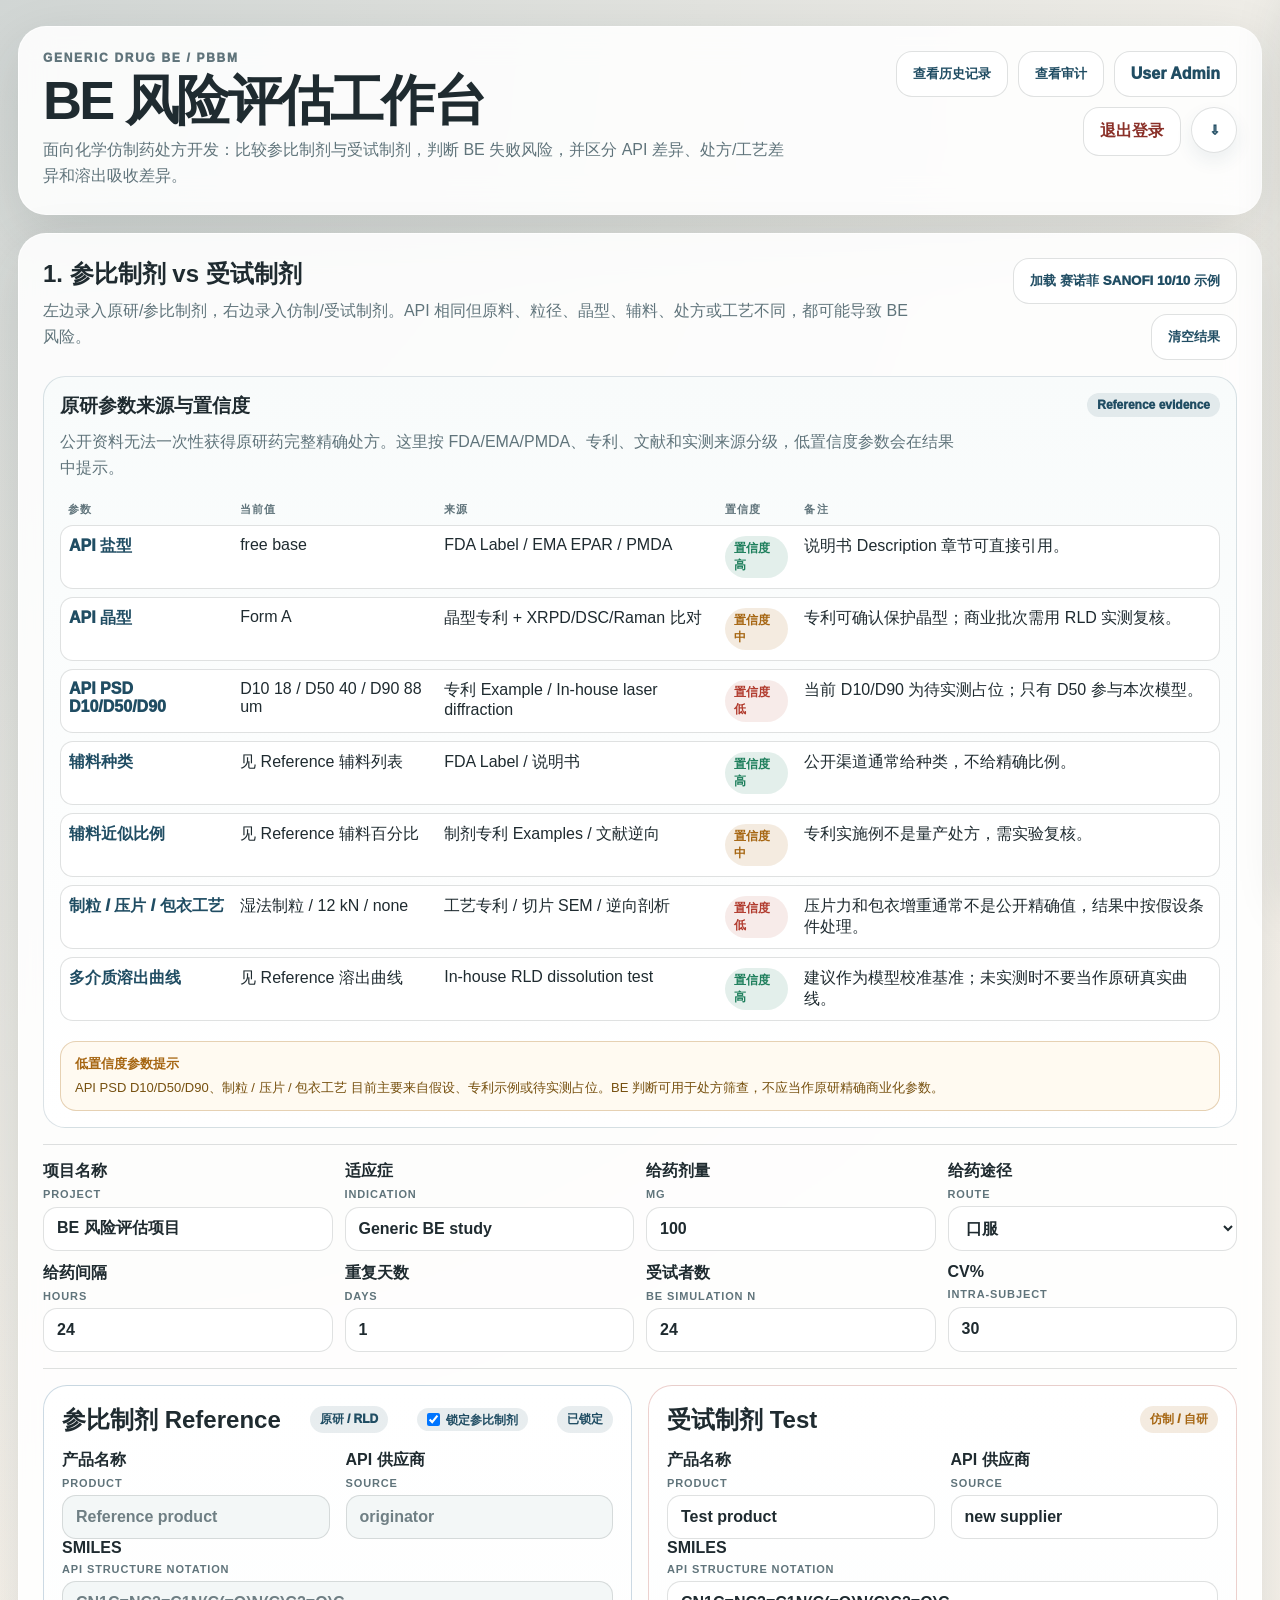
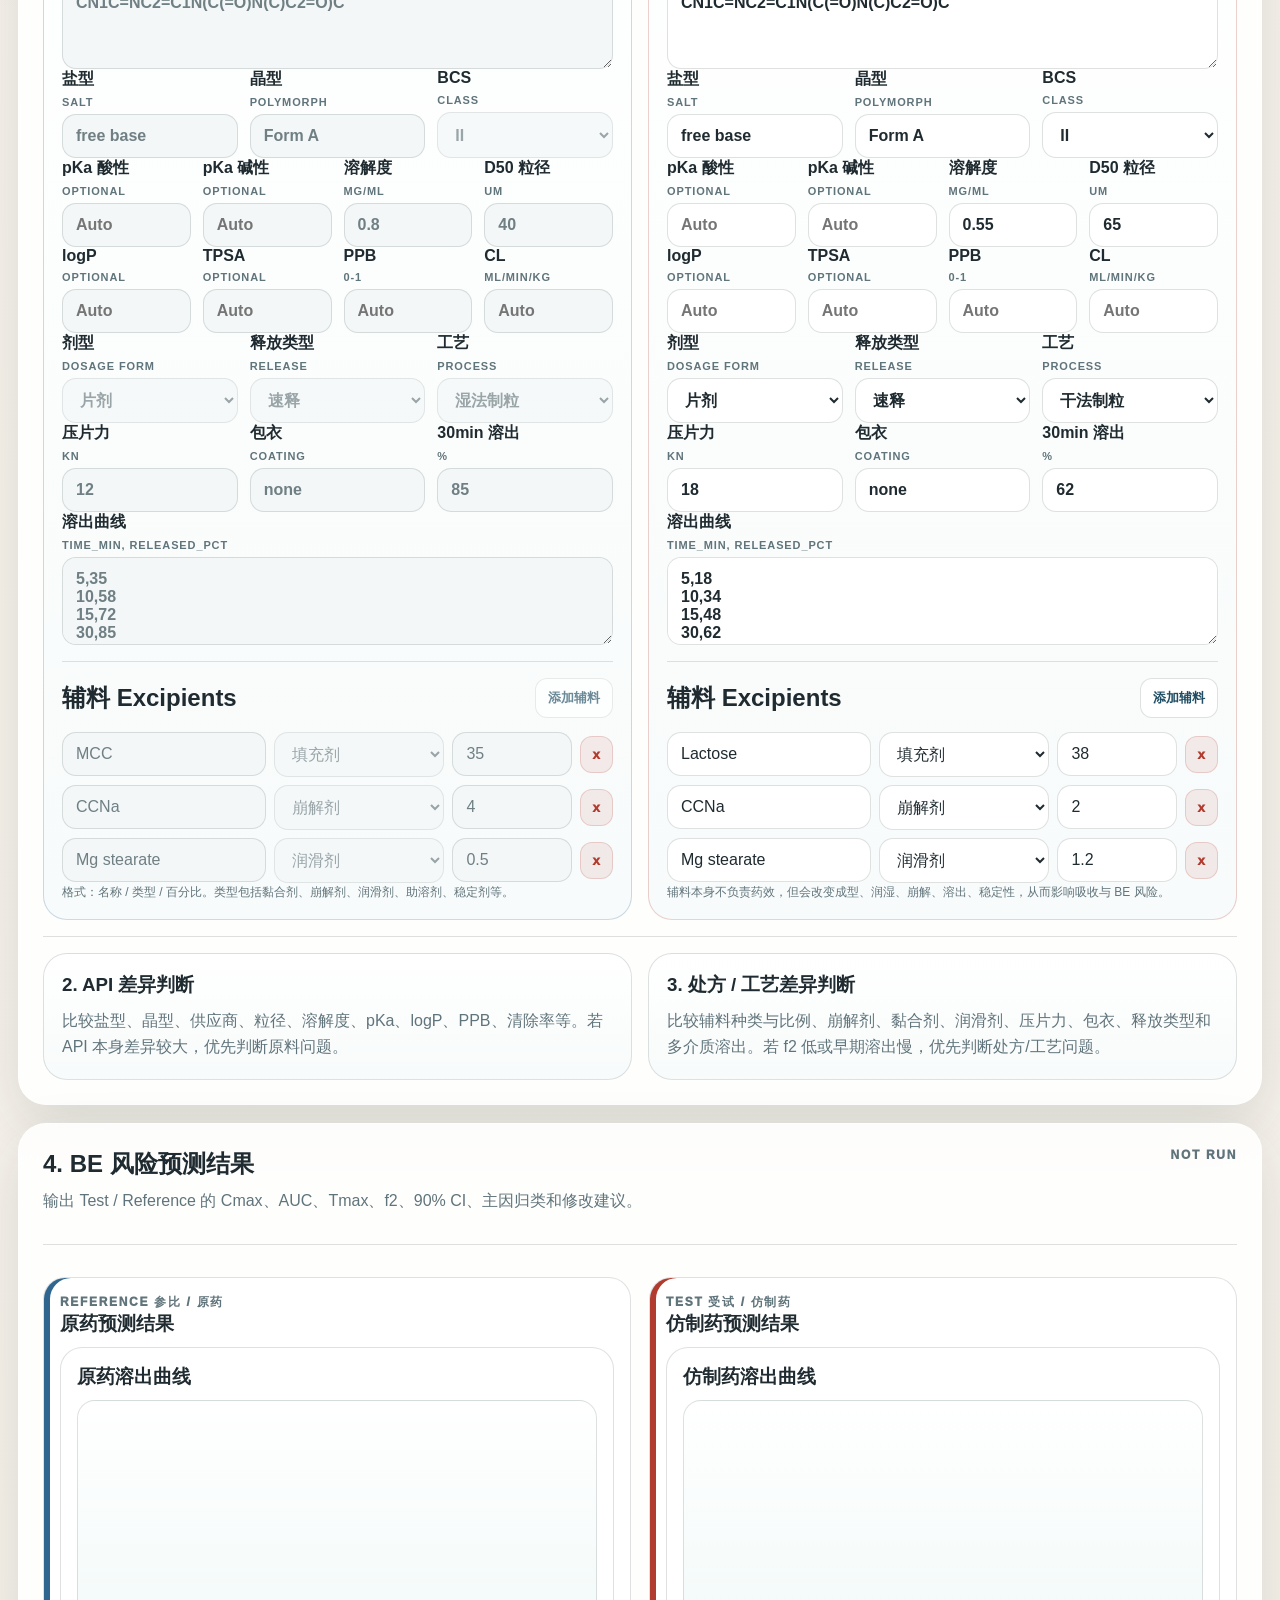
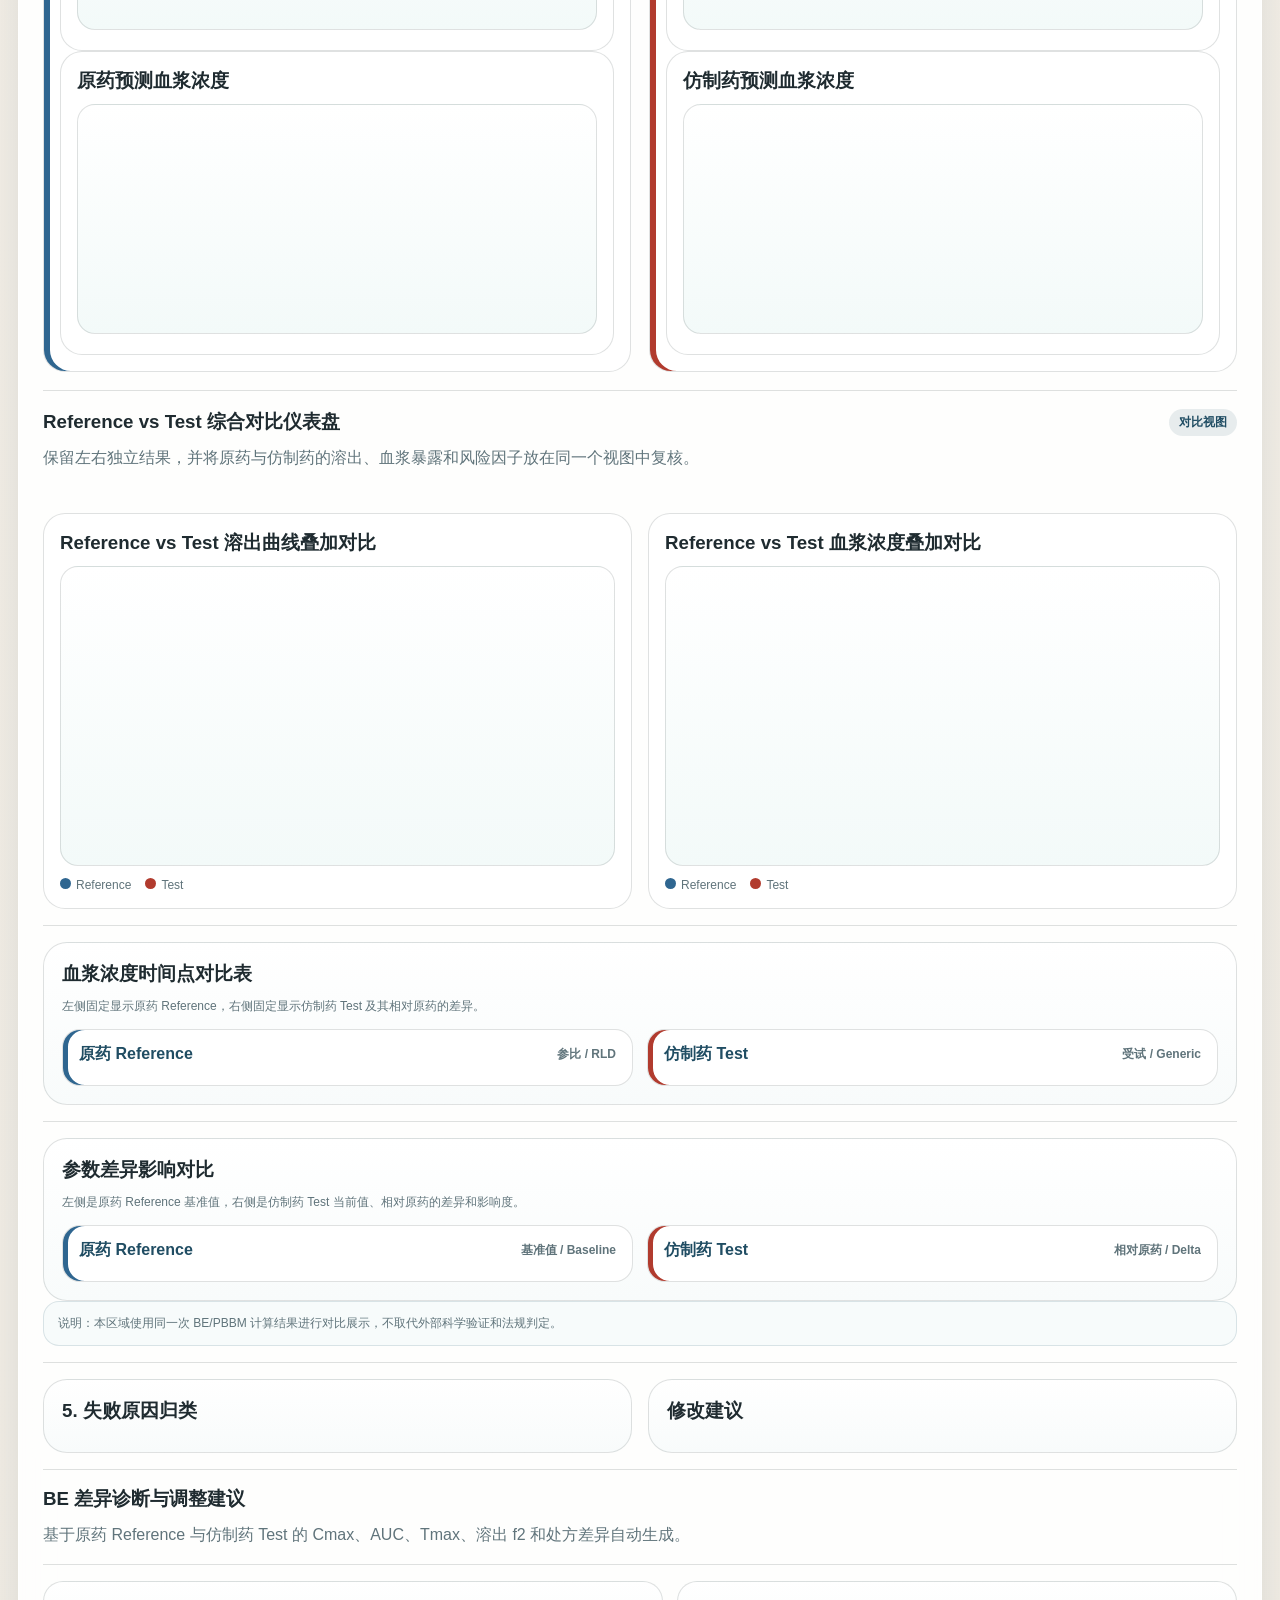
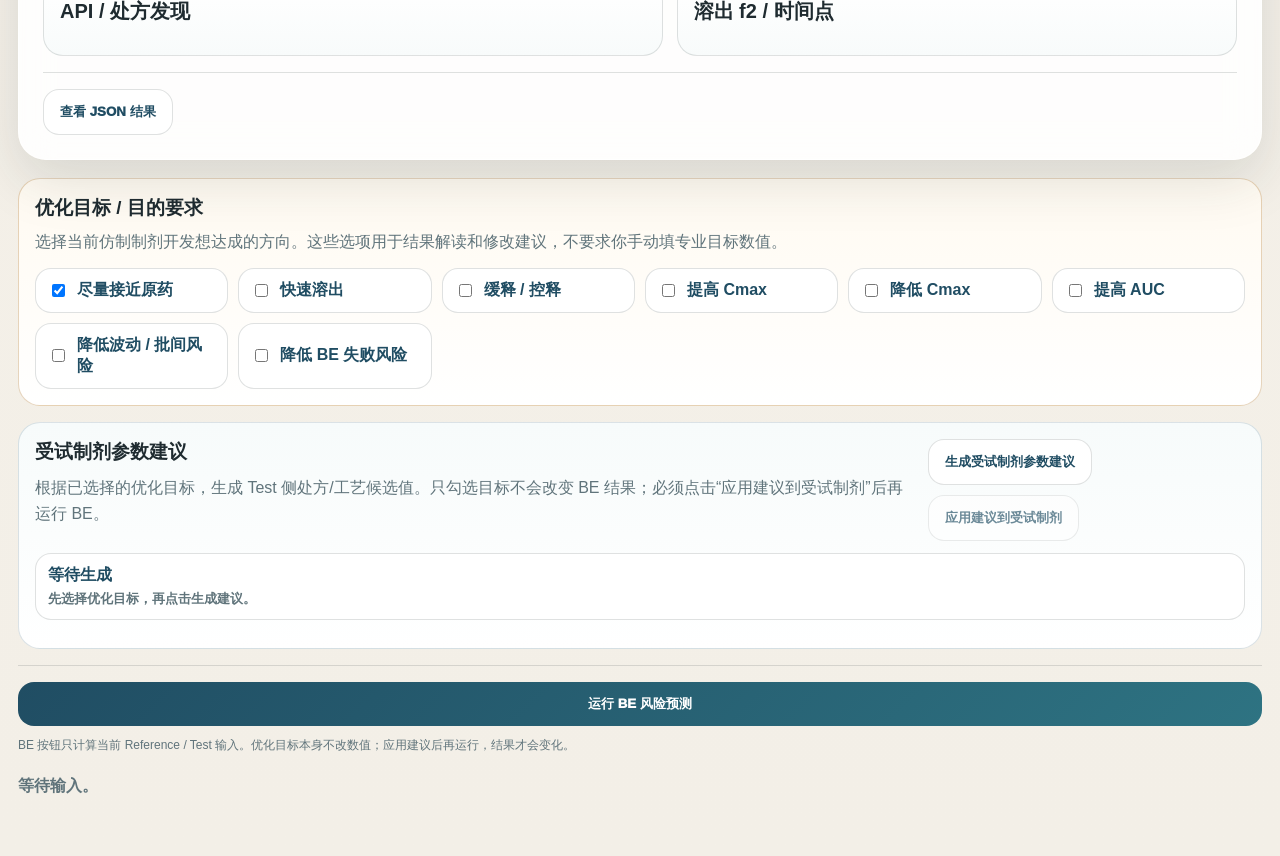
==== commit 3f358b91: "Remove Ribociclib demo and polish BE agent" ====
--- a/pipeline58_local/pbpk_workbench.html
+++ b/pipeline58_local/pbpk_workbench.html
@@ -59,6 +59,55 @@
     @media(max-width:1499px){
       .be-assistant{display:block}.be-assistant .goal-panel,.be-assistant .suggest-panel,.be-assistant .be-run-row{margin-top:16px}
     }
+    .be-agent-card{min-width:0;overflow:hidden;padding:0;border:1px solid #c9d7da;background:#f4f7f6;box-shadow:0 18px 42px rgba(31,43,48,.12)}
+    .be-agent-card[hidden]{display:none}
+    .be-agent-head{display:flex;align-items:flex-start;justify-content:space-between;gap:18px;padding:22px 24px;border-bottom:1px solid #cfdbdd;background:#fff}
+    .be-agent-title{display:flex;align-items:flex-start;gap:13px}
+    .be-agent-mark{display:grid;place-items:center;flex:0 0 42px;width:42px;height:42px;border-radius:8px;background:#204d63;color:#fff;font-size:13px;font-weight:950;box-shadow:inset 0 0 0 1px rgba(255,255,255,.14)}
+    .be-agent-head h2{font-size:22px;margin:0 0 5px}.be-agent-head .copy{font-size:13px;line-height:1.55}
+    .be-agent-status{display:inline-flex;align-items:center;gap:8px;white-space:nowrap;padding:8px 11px;border:1px solid #bcd8ce;border-radius:8px;background:#edf8f3;color:#17634c;font-size:12px;font-weight:900}
+    .be-agent-status::before{content:"";width:8px;height:8px;border-radius:50%;background:#1e7f5c;box-shadow:0 0 0 3px rgba(30,127,92,.12)}
+    .be-agent-workspace{display:grid;grid-template-columns:minmax(0,1.2fr) minmax(280px,.8fr);min-height:440px}
+    .be-agent-chat{display:flex;min-width:0;flex-direction:column;padding:20px 22px;background:#f7f9f8}
+    .be-agent-log{min-height:210px;max-height:390px;overflow:auto;padding:3px 5px 10px}
+    .agent-message{display:flex;align-items:flex-start;gap:9px;max-width:88%;margin:0 0 16px;line-height:1.58;white-space:pre-wrap;overflow-wrap:anywhere}
+    .agent-message.user{margin-left:auto;flex-direction:row-reverse}
+    .agent-message.system{display:block;max-width:100%;margin:4px 0 14px;padding:7px 10px;border:1px solid #dce4e4;border-radius:8px;background:#fff;color:var(--muted);font-size:12px;text-align:center}
+    .agent-avatar{display:grid;place-items:center;flex:0 0 30px;width:30px;height:30px;border-radius:7px;background:#204d63;color:#fff;font-size:11px;font-weight:950}
+    .agent-message.user .agent-avatar{background:#9d5d16}.agent-message-body{min-width:0}
+    .agent-message-name{margin:0 0 4px;color:#687b81;font-size:11px;font-weight:900}
+    .agent-message.user .agent-message-name{text-align:right}
+    .agent-message-content{padding:11px 13px;border:1px solid #d4dfe0;border-radius:8px;background:#fff;color:var(--ink);box-shadow:0 4px 12px rgba(31,43,48,.04)}
+    .agent-message.user .agent-message-content{border-color:#204d63;background:#204d63;color:#fff}
+    .agent-quick-prompts{display:flex;gap:7px;flex-wrap:wrap;padding:12px 0 4px;border-top:1px solid #dce4e4}
+    .agent-quick-prompts button{padding:8px 10px;border:1px solid #cbd9dc;border-radius:7px;background:#fff;color:#315d68;font-size:12px;font-weight:800}
+    .agent-quick-prompts button:hover{border-color:#2e7382;background:#eef6f7}
+    .agent-composer{display:grid;grid-template-columns:1fr auto;gap:9px;margin-top:10px;padding:10px;border:1px solid #cbd8da;border-radius:8px;background:#fff;align-items:end;box-shadow:0 7px 18px rgba(31,43,48,.05)}
+    .agent-composer textarea{min-height:72px;max-height:180px;padding:4px;border:0;border-radius:0;background:transparent;resize:vertical;outline:none}
+    .agent-composer button{height:42px;min-width:94px;border-radius:7px}
+    .agent-composer-meta{display:flex;justify-content:space-between;gap:10px;margin-top:7px;color:#77888d;font-size:11px}
+    .agent-side{min-width:0;padding:20px;border-left:1px solid #cfdbdd;background:#fff}
+    .agent-side-title{display:flex;justify-content:space-between;gap:10px;align-items:center;margin-bottom:12px}
+    .agent-side-title strong{font-size:15px}.agent-side-title span{color:var(--muted);font-size:11px}
+    .agent-empty{padding:16px 14px;border:1px dashed #c7d4d6;border-radius:8px;background:#fafcfc;color:var(--muted);font-size:12px;line-height:1.65}
+    .agent-safety{margin-top:12px;padding:11px 12px;border-left:3px solid #a66612;background:#fff9ed;color:#735114;font-size:11px;line-height:1.55}
+    .agent-proposal{min-width:0}
+    .agent-proposal[hidden]{display:none}
+    .agent-proposal-head{display:flex;align-items:center;justify-content:space-between;gap:12px;margin-bottom:12px}
+    .agent-proposal-head h3{font-size:16px;margin:0 0 3px}.agent-proposal-head .copy{font-size:11px}
+    .agent-proposal-head .btn{padding:9px 11px;border-radius:7px;font-size:12px}
+    .agent-preview{display:grid;grid-template-columns:repeat(2,minmax(0,1fr));gap:8px;margin:0 0 12px}
+    .agent-preview-item{padding:10px;border:1px solid #dce5e5;border-radius:7px;background:#f8faf9}
+    .agent-preview-item strong,.agent-preview-item small{display:block}
+    .agent-preview-item strong{font-size:14px;margin-top:3px}
+    .agent-preview-item small{color:var(--muted)}
+    .agent-warnings{margin-top:10px;padding:10px 12px;border:1px solid #ead7ae;border-radius:7px;background:#fff9ed;color:#805a16;font-size:11px;line-height:1.55}
+    #agent-change-table{min-width:0;max-width:100%;overflow-x:auto}
+    #agent-change-table .data-table{min-width:620px;font-size:12px}
+    #agent-change-table .data-table th,#agent-change-table .data-table td{padding:8px 7px}
+    .agent-loading .agent-message-content::after{content:"";display:inline-block;width:20px;height:5px;margin-left:7px;background:radial-gradient(circle,#60747b 2px,transparent 3px) 0 0/7px 5px}
+    @media(max-width:980px){.be-agent-head{display:block}.be-agent-status{margin-top:12px}.be-agent-workspace{grid-template-columns:1fr}.agent-side{border-top:1px solid #cfdbdd;border-left:0}.agent-message{max-width:96%}}
+    @media(max-width:620px){.be-agent-head,.be-agent-chat,.agent-side{padding:16px}.be-agent-title{gap:10px}.agent-composer{grid-template-columns:1fr}.agent-composer button{width:100%}.agent-preview{grid-template-columns:1fr}.agent-proposal-head{display:block}.agent-proposal-head .btn{width:100%;margin-top:10px}}
     @media(max-width:980px){.head,.grid2,.grid3,.grid4,.summary-band,.chart-grid,.root-grid,.two-result,.result-columns,.diagnosis-grid,.pk-timepoint-split,.impact-split{grid-template-columns:1fr;display:grid}.excipient-row{grid-template-columns:1fr}.top-actions{justify-content:flex-start}h1{font-size:38px}.shell{padding:14px 10px 42px}}
   </style>
 </head>
@@ -71,7 +120,7 @@
     </div>
   </section>
   <form id="be-form" class="card">
-    <div class="head"><div><h2>1. 参比制剂 vs 受试制剂</h2><div class="copy">左边录入原研/参比制剂，右边录入仿制/受试制剂。API 相同但原料、粒径、晶型、辅料、处方或工艺不同，都可能导致 BE 风险。</div></div><div class="top-actions"><button class="ghost" type="button" id="load-sanofi-demo">加载 赛诺菲 SANOFI 10/10 示例</button><button class="ghost" type="button" id="load-demo">加载 Ribociclib-like 示例</button><button class="ghost" type="button" id="clear-result">清空结果</button></div></div><div class="section source-panel" id="reference-source-panel"></div>
+    <div class="head"><div><h2>1. 参比制剂 vs 受试制剂</h2><div class="copy">左边录入原研/参比制剂，右边录入仿制/受试制剂。API 相同但原料、粒径、晶型、辅料、处方或工艺不同，都可能导致 BE 风险。</div></div><div class="top-actions"><button class="ghost" type="button" id="load-sanofi-demo">加载 赛诺菲 SANOFI 10/10 示例</button><button class="ghost" type="button" id="clear-result">清空结果</button></div></div><div class="section source-panel" id="reference-source-panel"></div>
     <div class="section grid4"><label>项目名称<small>Project</small><input name="project_name" value="BE 风险评估项目"></label><label>适应症<small>Indication</small><input name="indication" value="Generic BE study"></label><label>给药剂量<small>mg</small><input name="dose_mg" type="number" step="0.01" value="100"></label><label>给药途径<small>Route</small><select name="route"><option value="po" selected>口服</option><option value="iv">静脉</option></select></label><label>给药间隔<small>hours</small><input name="interval_hours" type="number" value="24"></label><label>重复天数<small>days</small><input name="repeat_days" type="number" value="1"></label><label>受试者数<small>BE simulation N</small><input name="be_subject_n" type="number" value="24"></label><label>CV%<small>Intra-subject</small><input name="be_cv_pct" type="number" step="0.1" value="30"></label></div>
     <div class="section grid2">
       <div class="product ref" id="reference-panel" data-product="reference"><div class="product-title"><strong>参比制剂 Reference</strong><span class="tag">原研 / RLD</span><label class="tag lock-toggle"><input id="reference-lock" type="checkbox" checked>锁定参比制剂</label><span class="tag" id="ref-lock-state">已锁定</span></div><div class="grid2"><label>产品名称<small>Product</small><input data-field="compound_name" value="Reference product"></label><label>API 供应商<small>Source</small><input data-field="api_supplier" value="originator"></label></div><label>SMILES<small>API structure notation</small><textarea data-field="smiles">CN1C=NC2=C1N(C(=O)N(C)C2=O)C</textarea></label><div class="grid3"><label>盐型<small>Salt</small><input data-field="salt_form" value="free base"></label><label>晶型<small>Polymorph</small><input data-field="polymorph" value="Form A"></label><label>BCS<small>Class</small><select data-field="bcs_class"><option>I</option><option selected>II</option><option>III</option><option>IV</option></select></label></div><div class="grid4"><label>pKa 酸性<small>optional</small><input data-field="pka_acid" type="number" step="0.01" placeholder="Auto"></label><label>pKa 碱性<small>optional</small><input data-field="pka_base" type="number" step="0.01" placeholder="Auto"></label><label>溶解度<small>mg/mL</small><input data-field="solubility_mg_ml" type="number" step="0.001" value="0.8"></label><label>D50 粒径<small>um</small><input data-field="particle_size_um" type="number" step="0.1" value="40"></label></div><div class="grid4"><label>logP<small>optional</small><input data-field="logp" type="number" step="0.01" placeholder="Auto"></label><label>TPSA<small>optional</small><input data-field="tpsa" type="number" step="0.01" placeholder="Auto"></label><label>PPB<small>0-1</small><input data-field="ppb" type="number" step="0.001" placeholder="Auto"></label><label>CL<small>mL/min/kg</small><input data-field="cl_total" type="number" step="0.001" placeholder="Auto"></label></div><div class="grid3"><label>剂型<small>Dosage form</small><select data-field="dosage_form"><option selected>片剂</option><option>胶囊</option><option>颗粒</option><option>注射剂</option><option>其他</option></select></label><label>释放类型<small>Release</small><select data-field="release_type"><option value="immediate" selected>速释</option><option value="delayed">肠溶/迟释</option><option value="extended">缓释</option></select></label><label>工艺<small>Process</small><select data-field="process_type"><option selected>湿法制粒</option><option>干法制粒</option><option>直接压片</option><option>包衣</option><option>其他</option></select></label></div><div class="grid3"><label>压片力<small>kN</small><input data-field="compression_force_kn" type="number" step="0.1" value="12"></label><label>包衣<small>Coating</small><input data-field="coating" value="none"></label><label>30min 溶出<small>%</small><input data-field="dissolution_30min_pct" type="number" step="0.1" value="85"></label></div><label>溶出曲线<small>time_min, released_pct</small><textarea data-field="dissolution_profile">5,35
@@ -98,7 +147,7 @@
 </main>
 <div class="ops-overlay" id="ops-overlay"></div><aside class="ops-drawer" id="ops-drawer"><div class="ops-head"><div><div class="label">Operations</div><h2 id="ops-title">History</h2><div class="hint" id="ops-copy">Recent records</div></div><button class="ghost" id="ops-close" type="button">Close</button></div><div class="ops-list" id="ops-list"></div></aside><div class="tooltip" id="tooltip"></div>
 <script>
-const $=(s,r=document)=>r.querySelector(s),$$=(s,r=document)=>Array.from(r.querySelectorAll(s));let lastResult=null,lastOptimization=null,resultBeforeAppliedSuggestion=null,actionZhMode=false,lastActionApplySnapshot=null;const esc=s=>String(s??'').replace(/[&<>"]/g,c=>({'&':'&amp;','<':'&lt;','>':'&gt;','"':'&quot;'}[c]));const fmt=(v,d=2)=>{const n=Number(v);return Number.isFinite(n)?(Math.abs(n)>=100?n.toFixed(1):n.toFixed(d).replace(/0+$/,'').replace(/\.$/,'')):'-'};
+const $=(s,r=document)=>r.querySelector(s),$$=(s,r=document)=>Array.from(r.querySelectorAll(s));let lastResult=null,lastOptimization=null,resultBeforeAppliedSuggestion=null,actionZhMode=false,lastActionApplySnapshot=null,lastAgentProposal=null,agentMessages=[],agentResultRunId=null;const esc=s=>String(s??'').replace(/[&<>"]/g,c=>({'&':'&amp;','<':'&lt;','>':'&gt;','"':'&quot;'}[c]));const fmt=(v,d=2)=>{const n=Number(v);return Number.isFinite(n)?(Math.abs(n)>=100?n.toFixed(1):n.toFixed(d).replace(/0+$/,'').replace(/\.$/,'')):'-'};
 const roleOptions=[['filler','填充剂'],['binder','黏合剂'],['disintegrant','崩解剂'],['lubricant','润滑剂'],['solubilizer','助溶剂'],['stabilizer','稳定剂'],['other','其他']];
 const trustLabels={high:'高',medium:'中',low:'低'};
 function fieldValue(kind,field,fb='-'){const el=$(`[data-product="${kind}"] [data-field="${field}"]`);return el?(el.value||fb):fb}
@@ -110,7 +159,7 @@
 function initExcipients(){[['reference','MCC','filler',35],['reference','CCNa','disintegrant',4],['reference','Mg stearate','lubricant',0.5],['test','Lactose','filler',38],['test','CCNa','disintegrant',2],['test','Mg stearate','lubricant',1.2]].forEach(x=>addExcipient(x[0],{name:x[1],role:x[2],amount_pct:x[3]}))}
 function applyReferenceLock(){const locked=$('#reference-lock')?.checked!==false,panel=$('#reference-panel');if(!panel)return;panel.classList.toggle('locked',locked);$('#ref-lock-state').textContent=locked?'已锁定':'可编辑';$$('input,select,textarea',panel).forEach(el=>{if(el.id!=='reference-lock')el.disabled=locked});$$('[data-add-excipient="reference"]',panel).forEach(btn=>btn.disabled=locked)}
 function product(kind){const root=$(`[data-product="${kind}"]`),obj={};$$('[data-field]',root).forEach(el=>{let v=el.value;if(el.type==='number')v=v===''?null:Number(v);obj[el.dataset.field]=v});obj.excipients=$$(`[data-excipients="${kind}"] .excipient-row`).map(r=>({name:$('[data-ex-name]',r).value.trim(),role:$('[data-ex-role]',r).value,amount_pct:Number($('[data-ex-amount]',r).value||0)})).filter(x=>x.name);if(kind==='reference')obj.reference_parameter_meta=referenceParameterMeta();return obj}
-function payload(){const fd=new FormData($('#be-form'));return{common:{project_name:fd.get('project_name'),indication:fd.get('indication'),dose_mg:Number(fd.get('dose_mg')||100),route:fd.get('route'),interval_hours:Number(fd.get('interval_hours')||24),repeat_days:Number(fd.get('repeat_days')||1),be_subject_n:Number(fd.get('be_subject_n')||24),be_cv_pct:Number(fd.get('be_cv_pct')||30),target_types:$$(`[name="target_type"]`).filter(x=>x.checked).map(x=>x.value)},reference:product('reference'),test:product('test')}}
+function payload(){const fd=new FormData($('#be-form'));return{common:{project_name:fd.get('project_name'),indication:fd.get('indication'),dose_mg:Number(fd.get('dose_mg')||100),route:fd.get('route'),interval_hours:Number(fd.get('interval_hours')||24),repeat_days:Number(fd.get('repeat_days')||1),be_subject_n:Number(fd.get('be_subject_n')||24),be_cv_pct:Number(fd.get('be_cv_pct')||30),target_types:$$(`[name="target_type"]`).filter(x=>x.checked).map(x=>x.value)},reference:product('reference'),test:product('test'),development_evidence:window.getDevelopmentEvidencePayload?getDevelopmentEvidencePayload():{}}}
 function metric(a,b,c=''){return `<div class="metric"><div class="name">${esc(a)}</div><div class="value">${b}</div><div class="note">${esc(c)}</div></div>`}function riskClass(r){r=String(r||'').toLowerCase();return r==='low'?'low':r==='medium'?'medium':'high'}function table(h,rows){return `<table class="data-table"><thead><tr>${h.map(x=>`<th>${esc(x)}</th>`).join('')}</tr></thead><tbody>${rows.map(r=>`<tr>${r.map(c=>`<td title="${esc(String(c).replace(/<[^>]+>/g,''))}">${c}</td>`).join('')}</tr>`).join('')}</tbody></table>`}
 function productMetrics(d){const pk=d.pk||{},inp=d.input||{},ds=d.dissolution_summary||{};return [metric('Cmax',`${fmt(pk.Cmax)} ng/mL`,'Plasma peak'),metric('AUC',`${fmt(pk.AUC0_t)} ng*h/mL`,'Exposure'),metric('Tmax',`${fmt(pk.Tmax)} h`,'Peak time'),metric('30min dissolution',`${fmt(ds.pct_30,1)} %`,'Release'),metric('Solubility',`${esc(inp.solubility_mg_ml??'-')} mg/mL`,'API'),metric('D50',`${esc(inp.particle_size_um??'-')} um`,'Particle')].join('')}
 function compareCard(title,d,side){const inp=d.input||{},meta=inp.reference_parameter_meta||[],low=meta.filter(x=>String(x.confidence).toLowerCase()==='low').length,trust=side==='ref'?`<div class="hint">Evidence: ${meta.length} 参数 · 低置信度 ${low}</div>`:'';return `<div class="compare-card ${side}"><div class="label">${esc(title)}</div><h3>${esc(inp.compound_name||d.label||title)}</h3><div class="hint">${esc(inp.salt_form||'-')} | ${esc(inp.polymorph||'-')} | BCS ${esc(inp.bcs_class||'-')} | Coating ${esc(inp.coating||'-')}</div>${trust}</div>`}
@@ -174,7 +223,7 @@
 function applyRoundActionValues(round=2){const ref=product('reference'),test=product('test'),s=lastResult?.summary||{},weight=round>=3?.98:.92;const solR=num(ref.solubility_mg_ml),d50R=num(ref.particle_size_um),d30R=num(ref.dissolution_30min_pct),cfR=num(ref.compression_force_kn),auc=num(s.auc_ratio),cmax=num(s.cmax_ratio),f2=num(s.f2);let sol=num(test.solubility_mg_ml),d50=num(test.particle_size_um),d30=num(test.dissolution_30min_pct),cf=num(test.compression_force_kn),release=ref.release_type||test.release_type||'immediate',coating=ref.coating||test.coating||'none';let dis=roleAmount('test','disintegrant'),lub=roleAmount('test','lubricant'),solub=roleAmount('test','solubilizer'),binder=roleAmount('test','binder');const refDis=roleAmount('reference','disintegrant'),refLub=roleAmount('reference','lubricant'),refSolub=roleAmount('reference','solubilizer'),refBinder=roleAmount('reference','binder');d50=toward(d50,d50R,weight);d30=toward(d30,d30R,weight);cf=toward(cf,cfR,round>=3?.94:.82);sol=toward(sol,solR,round>=3?.96:.88);dis=toward(dis,refDis,round>=3?.97:.9);lub=toward(lub,refLub,round>=3?.97:.9);binder=toward(binder,refBinder,round>=3?.9:.8);if(f2<50||cmax<.9){d30=Math.max(d30||0,Number.isFinite(d30R)?Math.min(99,d30R+(round>=3?4:2)):88);d50=Number.isFinite(d50R)?Math.max(3,d50R*(round>=3?.82:.9)):d50;cf=Number.isFinite(cfR)?Math.max(2,cfR*(round>=3?.82:.9)):cf;dis=Math.max(dis||0,(refDis||5)*(round>=3?1.12:1))}if(cmax>1.1){d30=Math.min(d30||80,Number.isFinite(d30R)?Math.max(35,d30R-(round>=3?10:6)):68);d50=Number.isFinite(d50R)?d50R*(round>=3?1.25:1.15):d50;cf=Number.isFinite(cfR)?cfR*(round>=3?1.25:1.15):cf;dis=Math.min(dis||2,Number.isFinite(refDis)?Math.max(1,refDis*(round>=3?.6:.7)):2)}if(auc<.9){sol=Number.isFinite(solR)?Math.max(sol||0,solR*(round>=3?1.08:1)):sol;solub=Math.max(solub||0,(refSolub||1.2)*(round>=3?1.25:1));d30=Math.max(d30||0,Number.isFinite(d30R)?Math.min(100,d30R+(round>=3?3:0)):85)}else if(auc>1.1){sol=toward(sol,solR,round>=3?.98:.95);d30=toward(d30,d30R,round>=3?.95:.85)}if(Number.isFinite(sol))setv('test','solubility_mg_ml',fmt(clamp(sol,0.001,200),3));if(Number.isFinite(d50))setv('test','particle_size_um',fmt(clamp(d50,1,500),1));if(Number.isFinite(d30)){d30=clamp(d30,5,100);setv('test','dissolution_30min_pct',fmt(d30,1));setv('test','dissolution_profile',profileByD30(d30,release))}if(Number.isFinite(cf))setv('test','compression_force_kn',fmt(clamp(cf,2,40),1));setv('test','release_type',release);setv('test','coating',coating);if(Number.isFinite(dis))setRoleAmount('test','disintegrant','交联羧甲纤维素钠',fmt(clamp(dis,0,20),2));if(Number.isFinite(lub))setRoleAmount('test','lubricant','硬脂酸镁',fmt(clamp(lub,0,5),2));if(Number.isFinite(solub)&&solub>0)setRoleAmount('test','solubilizer','十二烷基硫酸钠',fmt(clamp(solub,0,10),2));if(Number.isFinite(binder)&&binder>0)setRoleAmount('test','binder','聚维酮K30',fmt(clamp(binder,0,15),2))}
 function applyActionRecommendations(){if(!lastResult)return;const s=lastResult.summary||{},ref=product('reference'),test=product('test'),rds=lastResult.reference?.dissolution_summary||{},tds=lastResult.test?.dissolution_summary||{};let sol=num(test.solubility_mg_ml),d50=num(test.particle_size_um),d30=num(test.dissolution_30min_pct),cf=num(test.compression_force_kn),release=test.release_type||'immediate',coating=test.coating||'none';const solR=num(ref.solubility_mg_ml),d50R=num(ref.particle_size_um),d30R=num(ref.dissolution_30min_pct,num(rds.pct_30)),d30T=num(tds.pct_30,d30),cfR=num(ref.compression_force_kn),auc=num(s.auc_ratio),cmax=num(s.cmax_ratio),f2=num(s.f2);let dis=roleAmount('test','disintegrant'),lub=roleAmount('test','lubricant'),solub=roleAmount('test','solubilizer'),binder=roleAmount('test','binder');const refDis=roleAmount('reference','disintegrant'),refLub=roleAmount('reference','lubricant'),refSolub=roleAmount('reference','solubilizer'),refBinder=roleAmount('reference','binder');if(f2<50||d30T<d30R-8||(s.primary_cause||'').includes('Formulation')){d50=toward(d50,d50R,.75);d30=toward(d30,d30R,.8);cf=toward(cf,cfR,.55);release=ref.release_type||release;coating=ref.coating||coating;dis=toward(dis,refDis,.75);lub=toward(lub,refLub,.75);binder=toward(binder,refBinder,.55)}if(cmax<.9){d30=Math.max(d30||0,Number.isFinite(d30R)?Math.min(98,d30R+2):85);d50=Number.isFinite(d50R)?Math.min(d50||d50R,d50R):d50;cf=Number.isFinite(cfR)?Math.min(cf||cfR,cfR):cf;dis=Math.max(dis||0,refDis||4.5);lub=Math.min(lub||0.8,Number.isFinite(refLub)?refLub+.2:.8)}else if(cmax>1.1){d30=Math.min(d30||75,Number.isFinite(d30R)?Math.max(35,d30R-8):65);d50=Number.isFinite(d50R)?Math.max(d50||d50R,d50R*1.2):d50;cf=Number.isFinite(cfR)?Math.max(cf||cfR,cfR*1.1):cf;dis=Math.min(dis||2.5,Number.isFinite(refDis)?Math.max(1,refDis*.75):2.5)}if(auc<.9){sol=Number.isFinite(solR)?Math.max(sol||0,solR*.9):sol;d30=Math.max(d30||0,Number.isFinite(d30R)?d30R:85);solub=Math.max(solub||0,refSolub||1)}else if(auc>1.1){sol=toward(sol,solR,.65);d30=toward(d30,d30R,.55)}sol=Number.isFinite(sol)?clamp(sol,0.001,200):sol;d50=Number.isFinite(d50)?clamp(d50,1,500):d50;d30=Number.isFinite(d30)?clamp(d30,5,100):d30;cf=Number.isFinite(cf)?clamp(cf,2,40):cf;if(Number.isFinite(sol))setv('test','solubility_mg_ml',fmt(sol,3));if(Number.isFinite(d50))setv('test','particle_size_um',fmt(d50,1));if(Number.isFinite(d30)){setv('test','dissolution_30min_pct',fmt(d30,1));setv('test','dissolution_profile',profileByD30(d30,release))}if(Number.isFinite(cf))setv('test','compression_force_kn',fmt(cf,1));setv('test','release_type',release);setv('test','coating',coating);if(Number.isFinite(dis))setRoleAmount('test','disintegrant','交联羧甲纤维素钠',fmt(clamp(dis,0,20),2));if(Number.isFinite(lub))setRoleAmount('test','lubricant','硬脂酸镁',fmt(clamp(lub,0,5),2));if(Number.isFinite(solub)&&solub>0)setRoleAmount('test','solubilizer','十二烷基硫酸钠',fmt(clamp(solub,0,10),2));if(Number.isFinite(binder)&&binder>0)setRoleAmount('test','binder','聚维酮K30',fmt(clamp(binder,0,15),2));resultBeforeAppliedSuggestion=lastResult;$('#status').className='status ok';$('#status').textContent='修改建议已应用到 Test 受试制剂。请再次点击“运行 BE 风险预测”复核结果。';$$('#actions .action').forEach(x=>x.classList.add('applied'))}
 function renderEnhanced(data){const s=data.summary||{},ref=data.reference||{},test=data.test||{},refPk=pkcurve(ref),testPk=pkcurve(test);draw('#overlay-dissolution-chart',[{name:'Reference',color:'#2f6690',points:dcurve(ref)},{name:'Test',color:'#b13b2e',points:dcurve(test)}],'Time','Released %');draw('#overlay-pk-chart',[{name:'Reference',color:'#2f6690',points:refPk},{name:'Test',color:'#b13b2e',points:testPk}],'Time','ng/mL');$('#be-core-metrics').innerHTML=[compareKpi('BE \u98ce\u9669',esc(s.risk||'-'),esc(s.decision||'-'),riskClass(s.risk)==='low'?'pass':riskClass(s.risk)==='high'?'fail':'review'),compareKpi('Cmax T/R',fmt(s.cmax_ratio,3),`90% CI ${fmt(s.cmax_90ci?.low,3)}-${fmt(s.cmax_90ci?.high,3)}`,verdict(s.cmax_90ci?.low>=.8&&s.cmax_90ci?.high<=1.25)),compareKpi('AUC T/R',fmt(s.auc_ratio,3),`90% CI ${fmt(s.auc_90ci?.low,3)}-${fmt(s.auc_90ci?.high,3)}`,verdict(s.auc_90ci?.low>=.8&&s.auc_90ci?.high<=1.25)),compareKpi('\u6eb6\u51fa f2',fmt(s.f2,2),s.f2_pass===true?'\u6eb6\u51fa\u76f8\u4f3c':s.f2_pass===false?'\u6eb6\u51fa\u4e0d\u76f8\u4f3c':'\u6570\u636e\u4e0d\u8db3',verdict(s.f2_pass)),compareKpi('Tmax \u5dee\u5f02',`${fmt(s.tmax_delta_h,2)} h`,'Test - Reference',Math.abs(Number(s.tmax_delta_h)||0)<=1?'pass':'review'),compareKpi('\u603b\u98ce\u9669\u5206',fmt(s.total_score,1),'\u5904\u65b9\u5f00\u53d1\u7b5b\u67e5\u7528',Number(s.total_score)<25?'pass':Number(s.total_score)>=55?'fail':'review')].join('');$('#be-criteria-grid').innerHTML=[criteriaItem('Cmax 90% CI',s.cmax_90ci?.low>=.8&&s.cmax_90ci?.high<=1.25,`${fmt(s.cmax_90ci?.low,3)}-${fmt(s.cmax_90ci?.high,3)} / \u6807\u51c6 0.800-1.250`),criteriaItem('AUC 90% CI',s.auc_90ci?.low>=.8&&s.auc_90ci?.high<=1.25,`${fmt(s.auc_90ci?.low,3)}-${fmt(s.auc_90ci?.high,3)} / \u6807\u51c6 0.800-1.250`),criteriaItem('\u6eb6\u51fa f2',s.f2_pass,s.f2==null?'\u5171\u540c\u65f6\u95f4\u70b9\u4e0d\u8db3':`${fmt(s.f2,2)} / \u5efa\u8bae\u9608\u503c >= 50`)].join('');const maxH=Math.max(...refPk.map(p=>p.x),...testPk.map(p=>p.x),0),hours=[.5,1,2,4,8,12,24,48].filter(h=>h<=maxH+.01),timePairs=hours.map(h=>{const r=curveValue(refPk,h),t=curveValue(testPk,h),d=relativeDelta(t,r);return{h,r,t,d}}),refRows=timePairs.map(x=>[fmt(x.h,1),fmt(x.r,2)]),testRows=timePairs.map(x=>[fmt(x.h,1),fmt(x.t,2),Number.isFinite(x.d)?`${x.d>=0?'+':''}${fmt(x.d,1)}%`:'-']);$('#pk-timepoint-ref-table').innerHTML=table(['\u65f6\u95f4 h','\u539f\u836f Reference ng/mL'],refRows.length?refRows:[['-','\u65e0\u66f2\u7ebf\u6570\u636e']]);$('#pk-timepoint-test-table').innerHTML=table(['\u65f6\u95f4 h','\u4eff\u5236\u836f Test ng/mL','vs \u539f\u836f'],testRows.length?testRows:[['-','\u65e0\u66f2\u7ebf\u6570\u636e','-']]);const impact=impactRows(data);$('#impact-ref-list').innerHTML=impact.map(x=>`<div class="impact-ref-row"><strong>${esc(x.label)}</strong><span>${fmt(x.ref,3)} ${esc(x.unit)}</span></div>`).join('');$('#impact-test-list').innerHTML=impact.map(x=>`<div class="impact-row"><strong>${esc(x.label)}</strong><span class="test-value">${fmt(x.test,3)} ${esc(x.unit)}</span><div class="impact-bar"><i style="--w:${Math.min(100,x.value)}%"></i></div><span>${Number.isFinite(x.delta)?`${x.delta>=0?'+':''}${fmt(x.delta,1)}%`:'-'}</span></div>`).join('');const sec=$('#before-after-section');if(resultBeforeAppliedSuggestion){const old=resultBeforeAppliedSuggestion.summary||{};sec.classList.add('show');$('#before-after-grid').innerHTML=[beforeAfterKpi('Cmax T/R',old.cmax_ratio,s.cmax_ratio),beforeAfterKpi('AUC T/R',old.auc_ratio,s.auc_ratio),beforeAfterKpi('\u6eb6\u51fa f2',old.f2,s.f2,2),beforeAfterKpi('Risk score',old.total_score,s.total_score,1)].join('')}else{sec.classList.remove('show');$('#before-after-grid').innerHTML=''}}
-function render(data){const s=data.summary||{};$('#result-state').textContent='Completed';$('#summary-band').innerHTML=`<div class="decision ${riskClass(s.risk)}"><div class="label">BE Risk</div><strong>${esc(s.risk)}</strong><div class="copy">${esc(s.decision)}</div></div>${metric('AUC T/R',fmt(s.auc_ratio,3),`90% CI ${fmt(s.auc_90ci?.low,3)}-${fmt(s.auc_90ci?.high,3)}`)}${metric('Cmax T/R',fmt(s.cmax_ratio,3),`90% CI ${fmt(s.cmax_90ci?.low,3)}-${fmt(s.cmax_90ci?.high,3)}`)}${metric('Tmax 差异',`${fmt(s.tmax_delta_h,2)} h`,'Test - Reference')}${metric('f2',fmt(s.f2,2),s.f2_pass===true?'溶出相似':s.f2_pass===false?'溶出不相似':'数据不足')}`;$('#source-warning').innerHTML=sourceTrustWarning(data.reference?.input?.reference_parameter_meta||[]);$('#product-comparison').innerHTML=compareCard('Reference 参比 / 原研',data.reference||{},'ref')+compareCard('Test 受试 / 仿制',data.test||{},'test');$('#metrics').innerHTML=[metric('Primary cause',esc(s.primary_cause),'主因归类'),metric('BE PK pass',s.be_pk_pass?'Pass':'Review','80-125% 90% CI'),metric('Reference Cmax',`${fmt(data.reference.pk.Cmax)} ng/mL`,'PBPK/PBBM'),metric('Test Cmax',`${fmt(data.test.pk.Cmax)} ng/mL`,'PBPK/PBBM'),metric('Reference AUC',`${fmt(data.reference.pk.AUC0_t)} ng*h/mL`,'PBPK/PBBM'),metric('Test AUC',`${fmt(data.test.pk.AUC0_t)} ng*h/mL`,'PBPK/PBBM')].join('');$('#root-cause').innerHTML=Object.entries(s.root_scores||{}).map(([k,v])=>`<div class="score-row"><strong>${esc(k)}</strong><div class="bar"><i style="--w:${Math.min(100,Number(v)||0)}%"></i></div><span>${fmt(v,1)}</span></div>`).join('')+`<div class="hint">当前主因：<strong>${esc(s.primary_cause)}</strong></div>`;renderActionsPanel(data);$('#be-diagnosis').innerHTML=beDiagnosis(data);const rows=[...(data.findings.api||[]).map(x=>['API',esc(x)]),...(data.findings.formulation||[]).map(x=>['处方/工艺',esc(x)])];$('#finding-table').innerHTML=table(['类别','发现'],rows);const pairs=(data.dissolution.pairs||[]).map(p=>[fmt(p.time_min,0),fmt(p.reference_pct,1),fmt(p.test_pct,1),fmt(p.delta_pct,1)]);$('#dissolution-table').innerHTML=table(['时间 min','Reference %','Test %','差值 %'],pairs.length?pairs:[['-','-','-','共同时间点不足']]);drawCharts(data);renderEnhanced(data);$('#raw').textContent=JSON.stringify(data,null,2)}
+function render(data){const s=data.summary||{};$('#result-state').textContent='Completed';$('#summary-band').innerHTML=`<div class="decision ${riskClass(s.risk)}"><div class="label">BE Risk</div><strong>${esc(s.risk)}</strong><div class="copy">${esc(s.decision)}</div></div>${metric('AUC T/R',fmt(s.auc_ratio,3),`90% CI ${fmt(s.auc_90ci?.low,3)}-${fmt(s.auc_90ci?.high,3)}`)}${metric('Cmax T/R',fmt(s.cmax_ratio,3),`90% CI ${fmt(s.cmax_90ci?.low,3)}-${fmt(s.cmax_90ci?.high,3)}`)}${metric('Tmax 差异',`${fmt(s.tmax_delta_h,2)} h`,'Test - Reference')}${metric('f2',fmt(s.f2,2),s.f2_pass===true?'溶出相似':s.f2_pass===false?'溶出不相似':'数据不足')}`;$('#source-warning').innerHTML=sourceTrustWarning(data.reference?.input?.reference_parameter_meta||[]);$('#product-comparison').innerHTML=compareCard('Reference 参比 / 原研',data.reference||{},'ref')+compareCard('Test 受试 / 仿制',data.test||{},'test');$('#metrics').innerHTML=[metric('Primary cause',esc(s.primary_cause),'主因归类'),metric('BE PK pass',s.be_pk_pass?'Pass':'Review','80-125% 90% CI'),metric('Reference Cmax',`${fmt(data.reference.pk.Cmax)} ng/mL`,'PBPK/PBBM'),metric('Test Cmax',`${fmt(data.test.pk.Cmax)} ng/mL`,'PBPK/PBBM'),metric('Reference AUC',`${fmt(data.reference.pk.AUC0_t)} ng*h/mL`,'PBPK/PBBM'),metric('Test AUC',`${fmt(data.test.pk.AUC0_t)} ng*h/mL`,'PBPK/PBBM')].join('');$('#root-cause').innerHTML=Object.entries(s.root_scores||{}).map(([k,v])=>`<div class="score-row"><strong>${esc(k)}</strong><div class="bar"><i style="--w:${Math.min(100,Number(v)||0)}%"></i></div><span>${fmt(v,1)}</span></div>`).join('')+`<div class="hint">当前主因：<strong>${esc(s.primary_cause)}</strong></div>`;renderActionsPanel(data);$('#be-diagnosis').innerHTML=beDiagnosis(data);const rows=[...(data.findings.api||[]).map(x=>['API',esc(x)]),...(data.findings.formulation||[]).map(x=>['处方/工艺',esc(x)])];$('#finding-table').innerHTML=table(['类别','发现'],rows);const pairs=(data.dissolution.pairs||[]).map(p=>[fmt(p.time_min,0),fmt(p.reference_pct,1),fmt(p.test_pct,1),fmt(p.delta_pct,1)]);$('#dissolution-table').innerHTML=table(['时间 min','Reference %','Test %','差值 %'],pairs.length?pairs:[['-','-','-','共同时间点不足']]);drawCharts(data);renderEnhanced(data);$('#raw').textContent=JSON.stringify(data,null,2);showDevelopmentEvidenceResult(data);showBeAgent(data)}
 function dcurve(x){return (x.dissolution_profile||[]).map(p=>({x:Number(p.time_min),y:Number(p.released_pct)}))}function pkcurve(x){return ((x.pbpk||{}).concentration_time_curve||[]).map(p=>({x:Number(p.time_h||0),y:Number(p.conc_ng_ml||0)}))}
 function draw(id,series,xlab,ylab){const svg=$(id),w=720,h=310,m={l:58,r:24,t:18,b:44},pts=series.flatMap(s=>s.points);if(!pts.length){svg.innerHTML='';return}const maxX=Math.max(...pts.map(p=>p.x),1),maxY=Math.max(...pts.map(p=>p.y),1)*1.12,px=x=>m.l+(x/maxX)*(w-m.l-m.r),py=y=>h-m.b-(y/maxY)*(h-m.t-m.b);let grid='';for(let i=0;i<6;i++){let x=maxX*i/5;grid+=`<line x1="${px(x)}" y1="${m.t}" x2="${px(x)}" y2="${h-m.b}" stroke="rgba(31,43,48,.08)"/><text x="${px(x)}" y="${h-16}" text-anchor="middle" font-size="11" fill="#60747b">${fmt(x,0)}</text>`}for(let i=0;i<5;i++){let y=maxY*i/4;grid+=`<line x1="${m.l}" y1="${py(y)}" x2="${w-m.r}" y2="${py(y)}" stroke="rgba(31,43,48,.08)"/><text x="${m.l-8}" y="${py(y)+4}" text-anchor="end" font-size="11" fill="#60747b">${fmt(y,1)}</text>`}const lines=series.map(s=>`<polyline fill="none" stroke="${s.color}" stroke-width="3" stroke-linecap="round" stroke-linejoin="round" points="${s.points.map(p=>`${px(p.x)},${py(p.y)}`).join(' ')}"></polyline>`).join('');svg.innerHTML=`<rect x="${m.l}" y="${m.t}" width="${w-m.l-m.r}" height="${h-m.t-m.b}" rx="12" fill="rgba(255,255,255,.72)"/>${grid}${lines}<text x="${w/2}" y="${h-7}" text-anchor="middle" font-size="12" fill="#60747b">${esc(xlab)}</text><text x="17" y="${h/2}" transform="rotate(-90 17 ${h/2})" text-anchor="middle" font-size="12" fill="#60747b">${esc(ylab)}</text>`;hover(svg,series,px,ylab.includes('%')?'min':'h',ylab)}
 function hover(svg,series,px,xu,yu){const tip=$('#tooltip');svg.onmousemove=e=>{const rect=svg.getBoundingClientRect(),sx=(e.clientX-rect.left)/rect.width*720;let best=null;for(const s of series)for(const p of s.points){const d=Math.abs(px(p.x)-sx);if(!best||d<best.d)best={s,p,d}}if(!best)return;tip.innerHTML=`<strong>${esc(best.s.name)}</strong><br>${fmt(best.p.x,2)} ${xu} / ${fmt(best.p.y,2)} ${esc(yu)}`;tip.style.left=e.clientX+14+'px';tip.style.top=e.clientY+14+'px';tip.style.display='block'};svg.onmouseleave=()=>tip.style.display='none'}function drawCharts(data){draw('#ref-dissolution-chart',[{name:'Reference',color:'#2f6690',points:dcurve(data.reference)}],'Time','Released %');draw('#test-dissolution-chart',[{name:'Test',color:'#b13b2e',points:dcurve(data.test)}],'Time','Released %');draw('#ref-pk-chart',[{name:'Reference',color:'#2f6690',points:pkcurve(data.reference)}],'Time','ng/mL');draw('#test-pk-chart',[{name:'Test',color:'#b13b2e',points:pkcurve(data.test)}],'Time','ng/mL')}
@@ -183,8 +232,6 @@
 function setv(k,f,v){const el=$(`[data-product="${k}"] [data-field="${f}"]`);if(el)el.value=v}
 function setCommon(name,v){const el=$(`[name="${name}"]`);if(el)el.value=v}
 function resetExcipients(k,items){const box=$(`[data-excipients="${k}"]`);if(!box)return;box.innerHTML='';items.forEach(x=>addExcipient(k,x))}
-function loadDemo(){loadRibociclibDemo()}
-function loadRibociclibDemo(){setCommon('project_name','Ribociclib-like BE \u98ce\u9669\u8bc4\u4f30');setCommon('indication','CDK4/6 generic BE');setCommon('dose_mg','600');setCommon('route','po');setCommon('interval_hours','24');setCommon('repeat_days','1');setv('reference','compound_name','Ribociclib reference');setv('test','compound_name','Ribociclib-like test');setv('reference','smiles','CN(C)C(=O)C1=CC2=C(N=C(N=C2N1C3CCCC3)N4CCNCC4)N');setv('test','smiles','CN(C)C(=O)C1=CC2=C(N=C(N=C2N1C3CCCC3)N4CCNCC4)N');setv('reference','solubility_mg_ml','0.42');setv('test','solubility_mg_ml','0.28');setv('reference','particle_size_um','28');setv('test','particle_size_um','55');setv('reference','dissolution_30min_pct','82');setv('test','dissolution_30min_pct','58');setv('reference','compression_force_kn','11');setv('test','compression_force_kn','17');setv('reference','release_type','immediate');setv('test','release_type','immediate');setv('reference','coating','none');setv('test','coating','none');setv('reference','dissolution_profile','5,22\n10,44\n15,63\n30,82\n45,91\n60,96\n90,99\n120,100');setv('test','dissolution_profile','5,9\n10,21\n15,35\n30,58\n45,70\n60,82\n90,92\n120,97');resetExcipients('reference',[{name:'\u4ea4\u8054\u805a\u7ef4\u916e',role:'disintegrant',amount_pct:5},{name:'\u786c\u8102\u9178\u9541',role:'lubricant',amount_pct:0.5}]);resetExcipients('test',[{name:'\u805a\u7ef4\u916eK30',role:'binder',amount_pct:4},{name:'\u786c\u8102\u9178\u9541',role:'lubricant',amount_pct:1.5}]);lastSuggestionPatch=null;clearSuggestions();applyReferenceLock()}
 function loadSanofiDemo(){setCommon('project_name','\u4f9d\u6298\u9ea6\u5e03\u745e\u8212\u4f10\u4ed6\u6c40\u9499\u724710/10 BE \u98ce\u9669\u8bc4\u4f30');setCommon('indication','\u9ad8\u80c6\u56fa\u9187\u8840\u75c7 / \u56fa\u5b9a\u590d\u65b9 BE');setCommon('dose_mg','10');setCommon('route','po');setCommon('interval_hours','24');setCommon('repeat_days','1');setCommon('be_subject_n','36');setCommon('be_cv_pct','28');setv('reference','compound_name','\u4f9d\u6298\u9ea6\u5e03\u745e\u8212\u4f10\u4ed6\u6c40\u9499\u724710/10 Reference (SANOFI)');setv('test','compound_name','\u4f9d\u6298\u9ea6\u5e03\u745e\u8212\u4f10\u4ed6\u6c40\u9499\u724710/10 Test');const comboSmiles='C1C(N(C1O)C(=O)C2=CC=C(C=C2)F)(C3=CC=C(C=C3)F)CCC4=CC=C(C=C4)F.CC(C)C1=NC(=NC(=C1C=CC(O)CC(O)CC(=O)O)C2=CC=C(F)C=C2)N(C)S(=O)(=O)C';setv('reference','smiles',comboSmiles);setv('test','smiles',comboSmiles);setv('reference','api_supplier','SANOFI / originator');setv('test','api_supplier','internal test supplier');setv('reference','salt_form','rosuvastatin calcium + ezetimibe');setv('test','salt_form','rosuvastatin calcium + ezetimibe');setv('reference','polymorph','reference matched');setv('test','polymorph','candidate batch');setv('reference','bcs_class','II');setv('test','bcs_class','II');setv('reference','solubility_mg_ml','0.018');setv('test','solubility_mg_ml','0.011');setv('reference','particle_size_um','18');setv('test','particle_size_um','42');setv('reference','logp','3.8');setv('test','logp','3.8');setv('reference','ppb','0.88');setv('test','ppb','0.88');setv('reference','cl_total','5.5');setv('test','cl_total','5.5');setv('reference','dosage_form','\u7247\u5242');setv('test','dosage_form','\u7247\u5242');setv('reference','release_type','immediate');setv('test','release_type','immediate');setv('reference','process_type','\u6e7f\u6cd5\u5236\u7c92');setv('test','process_type','\u76f4\u63a5\u538b\u7247');setv('reference','compression_force_kn','10');setv('test','compression_force_kn','16');setv('reference','coating','\u8584\u819c\u5305\u8863');setv('test','coating','\u8584\u819c\u5305\u8863');setv('reference','dissolution_30min_pct','86');setv('test','dissolution_30min_pct','61');setv('reference','dissolution_profile','5,28\n10,49\n15,68\n30,86\n45,93\n60,97\n90,100\n120,100');setv('test','dissolution_profile','5,12\n10,25\n15,41\n30,61\n45,74\n60,84\n90,94\n120,98');resetExcipients('reference',[{name:'\u5fae\u6676\u7ea4\u7ef4\u7d20',role:'filler',amount_pct:32},{name:'\u4ea4\u8054\u7fa7\u7532\u7ea4\u7ef4\u7d20\u94a0',role:'disintegrant',amount_pct:5},{name:'\u5341\u4e8c\u70f7\u57fa\u786b\u9178\u94a0',role:'solubilizer',amount_pct:1.2},{name:'\u786c\u8102\u9178\u9541',role:'lubricant',amount_pct:0.6}]);resetExcipients('test',[{name:'\u4e73\u7cd6',role:'filler',amount_pct:36},{name:'\u4ea4\u8054\u7fa7\u7532\u7ea4\u7ef4\u7d20\u94a0',role:'disintegrant',amount_pct:2.5},{name:'\u805a\u7ef4\u916eK30',role:'binder',amount_pct:4.5},{name:'\u786c\u8102\u9178\u9541',role:'lubricant',amount_pct:1.4}]);lastSuggestionPatch=null;clearSuggestions();applyReferenceLock()}
 let lastSuggestionPatch=null;
 function selectedGoals(){return $$('[name="target_type"]').filter(x=>x.checked).map(x=>x.value)}
@@ -210,7 +257,9 @@
 function exportReport(){if(!lastResult)return alert('请先运行评估');const s=lastResult.summary,html=`<!doctype html><meta charset="utf-8"><h1>BE 风险评估报告</h1><h2>Risk: ${esc(s.risk)}</h2><p>${esc(s.decision)}</p><table border="1" cellspacing="0" cellpadding="8"><tr><th>AUC T/R</th><td>${fmt(s.auc_ratio,3)}</td><th>Cmax T/R</th><td>${fmt(s.cmax_ratio,3)}</td><th>f2</th><td>${fmt(s.f2,2)}</td></tr><tr><th>Primary cause</th><td colspan="5">${esc(s.primary_cause)}</td></tr></table><h2>Actions</h2><ol>${(lastResult.findings.actions||[]).map(x=>`<li>${esc(x)}</li>`).join('')}</ol><h2>Optimization</h2><pre>${esc(JSON.stringify(lastOptimization||{},null,2))}</pre><pre>${esc(JSON.stringify(lastResult,null,2))}</pre>`;const a=document.createElement('a');a.href=URL.createObjectURL(new Blob([html],{type:'text/html;charset=utf-8'}));a.download=`BE_Risk_Report_${lastResult.run_id}.html`;a.click();URL.revokeObjectURL(a.href)}
 function openOps(title,copy,items){$('#ops-title').textContent=title;$('#ops-copy').textContent=copy;$('#ops-list').innerHTML=items.length?items.map(x=>`<div class="ops-item"><strong>${esc(x.title)}</strong><small>${esc(x.meta||'')}</small><small>${esc(x.body||'')}</small></div>`).join(''):'<div class="ops-item"><strong>No data</strong><small>暂无记录</small></div>';$('#ops-overlay').classList.add('open');$('#ops-drawer').classList.add('open')}function closeOps(){$('#ops-overlay').classList.remove('open');$('#ops-drawer').classList.remove('open')}
 async function openHistory(){try{const r=await fetch('/api/v1/pipeline58/runs'),j=await r.json(),rows=(j.data||j.runs||j||[]).slice? (j.data||j.runs||j||[]).slice(0,30):[];openOps('查看历史记录','最近分析记录',rows.map(x=>({title:x.run_id||x.id||x.compound_name||'run',meta:x.created_at||'',body:`${x.compound_name||''} ${x.overall_risk||''}`})))}catch(e){openOps('查看历史记录','读取失败',[{title:'Error',body:String(e)}])}}async function openAudit(){try{const r=await fetch('/api/v1/pipeline58/audit'),j=await r.json(),rows=(j.data||j.items||j||[]).slice? (j.data||j.items||j||[]).slice(0,30):[];openOps('查看审计','最近审计记录',rows.map(x=>({title:x.action||x.event||x.username||'audit',meta:x.created_at||x.time||'',body:JSON.stringify(x).slice(0,500)})))}catch(e){openOps('查看审计','读取失败',[{title:'Error',body:String(e)}])}}
-mountAssistantPanel();$$('[data-add-excipient]').forEach(b=>b.onclick=()=>addExcipient(b.dataset.addExcipient));$('#reference-lock').onchange=()=>{applyReferenceLock();renderReferenceSourcePanel()};$('#be-form').addEventListener('submit',run);$('#load-demo').onclick=()=>{loadDemo();renderReferenceSourcePanel()};$('#load-sanofi-demo').onclick=()=>{loadSanofiDemo();renderReferenceSourcePanel()};$('#generate-suggestions').onclick=generateSuggestions;$('#apply-suggestions').onclick=applySuggestions;$('#clear-result').onclick=()=>{lastResult=null;lastActionApplySnapshot=null;actionZhMode=false;['summary-band','source-warning','metrics','root-cause','actions','finding-table','dissolution-table','raw','product-comparison','reference-metrics','test-metrics','be-diagnosis','be-core-metrics','be-criteria-grid','pk-timepoint-ref-table','pk-timepoint-test-table','impact-ref-list','impact-test-list','before-after-grid'].forEach(id=>{const el=$('#'+id);if(el)el.innerHTML=''});['ref-dissolution-chart','test-dissolution-chart','ref-pk-chart','test-pk-chart','overlay-dissolution-chart','overlay-pk-chart'].forEach(id=>{const el=$('#'+id);if(el)el.innerHTML=''});$('#before-after-section')?.classList.remove('show');resultBeforeAppliedSuggestion=null;$('#result-state').textContent='Not run'};$('#raw-toggle').onclick=()=>{$('#raw').style.display=$('#raw').style.display==='block'?'none':'block'};$('#export-btn').onclick=exportReport;$('#history-btn').onclick=openHistory;$('#audit-btn').onclick=openAudit;$('#ops-close').onclick=closeOps;$('#ops-overlay').onclick=closeOps;initExcipients();applyReferenceLock();renderReferenceSourcePanel();$$('[data-product="reference"] [data-field]').forEach(el=>el.addEventListener('input',renderReferenceSourcePanel));
+mountAssistantPanel();$$('[data-add-excipient]').forEach(b=>b.onclick=()=>addExcipient(b.dataset.addExcipient));$('#reference-lock').onchange=()=>{applyReferenceLock();renderReferenceSourcePanel()};$('#be-form').addEventListener('submit',run);$('#load-sanofi-demo').onclick=()=>{loadSanofiDemo();renderReferenceSourcePanel()};$('#generate-suggestions').onclick=generateSuggestions;$('#apply-suggestions').onclick=applySuggestions;$('#clear-result').onclick=()=>{lastResult=null;lastActionApplySnapshot=null;actionZhMode=false;['summary-band','source-warning','metrics','root-cause','actions','finding-table','dissolution-table','raw','product-comparison','reference-metrics','test-metrics','be-diagnosis','be-core-metrics','be-criteria-grid','pk-timepoint-ref-table','pk-timepoint-test-table','impact-ref-list','impact-test-list','before-after-grid'].forEach(id=>{const el=$('#'+id);if(el)el.innerHTML=''});['ref-dissolution-chart','test-dissolution-chart','ref-pk-chart','test-pk-chart','overlay-dissolution-chart','overlay-pk-chart'].forEach(id=>{const el=$('#'+id);if(el)el.innerHTML=''});$('#before-after-section')?.classList.remove('show');resultBeforeAppliedSuggestion=null;$('#result-state').textContent='Not run'};$('#raw-toggle').onclick=()=>{$('#raw').style.display=$('#raw').style.display==='block'?'none':'block'};$('#export-btn').onclick=exportReport;$('#history-btn').onclick=openHistory;$('#audit-btn').onclick=openAudit;$('#ops-close').onclick=closeOps;$('#ops-overlay').onclick=closeOps;initExcipients();applyReferenceLock();renderReferenceSourcePanel();$$('[data-product="reference"] [data-field]').forEach(el=>el.addEventListener('input',renderReferenceSourcePanel));
 </script>
+<script src="/static/be_development.js"></script>
+<script src="/static/be_agent.js"></script>
 </body>
 </html>
